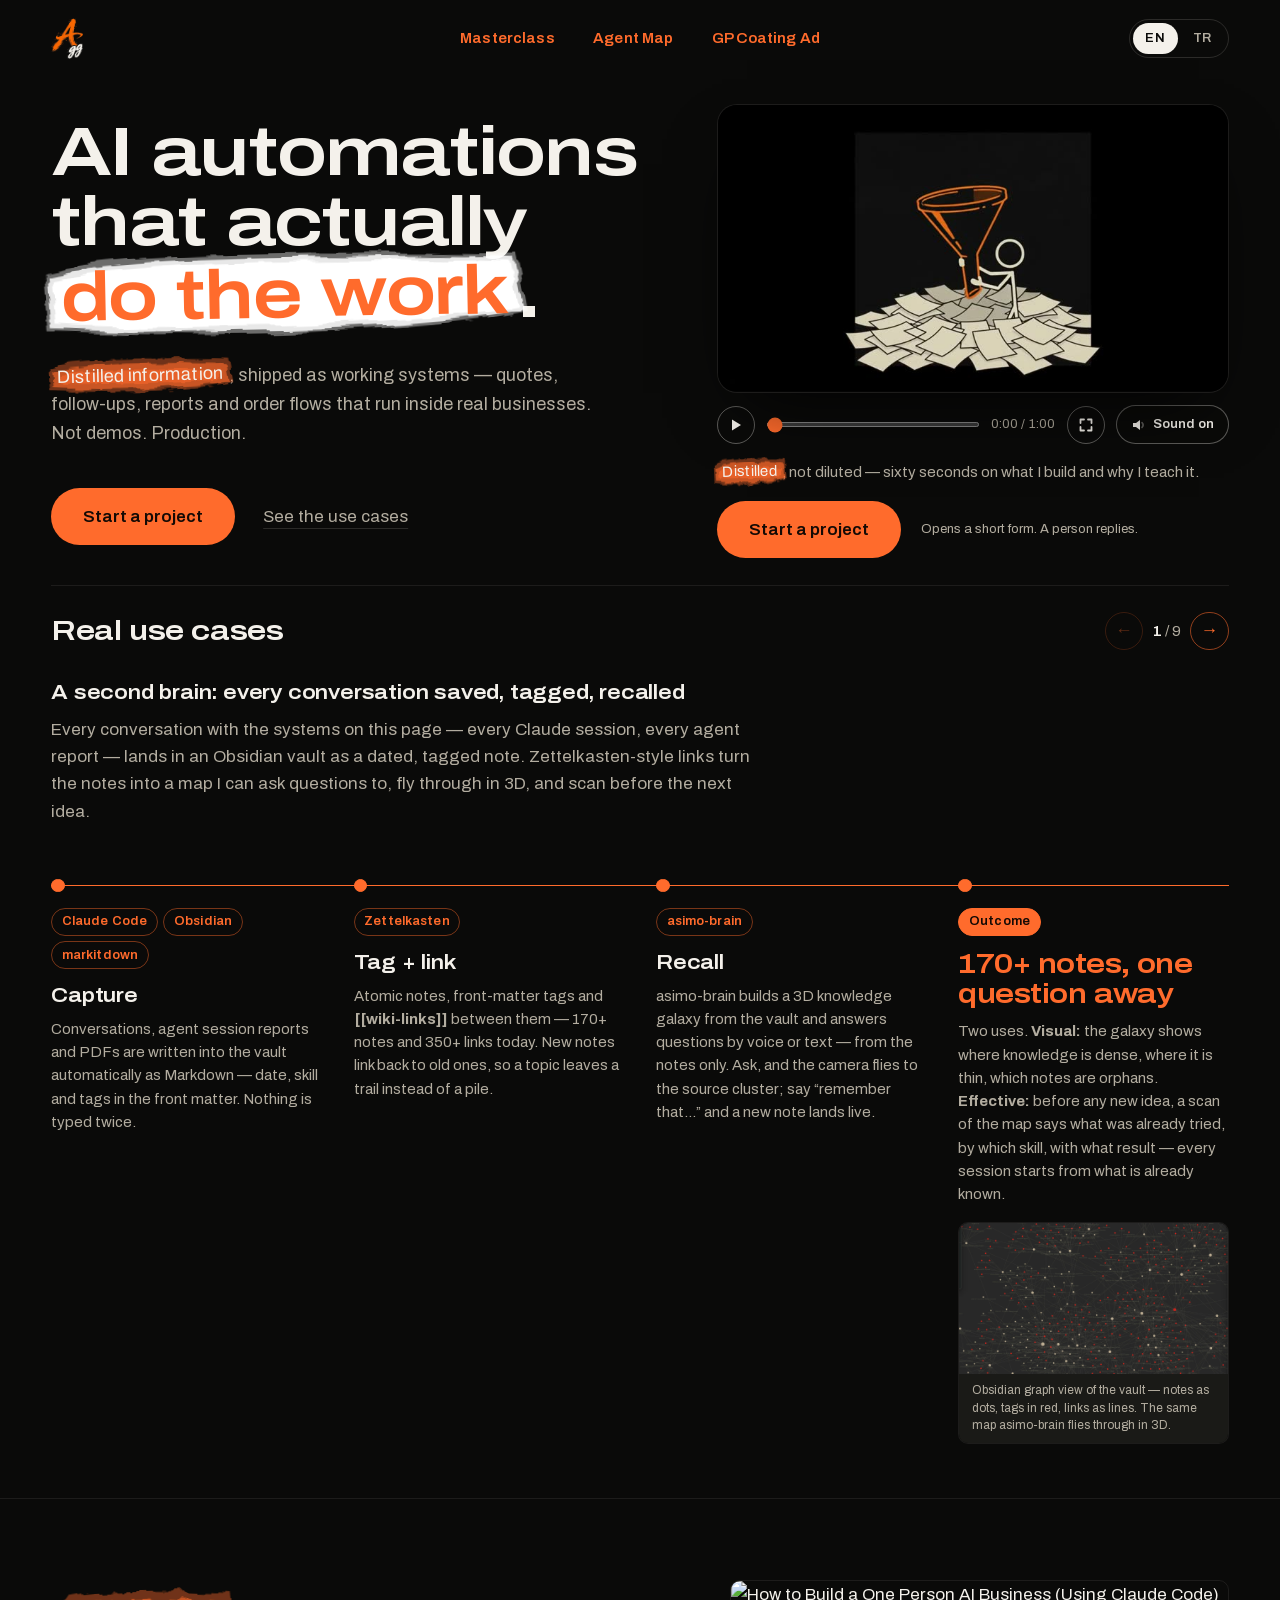
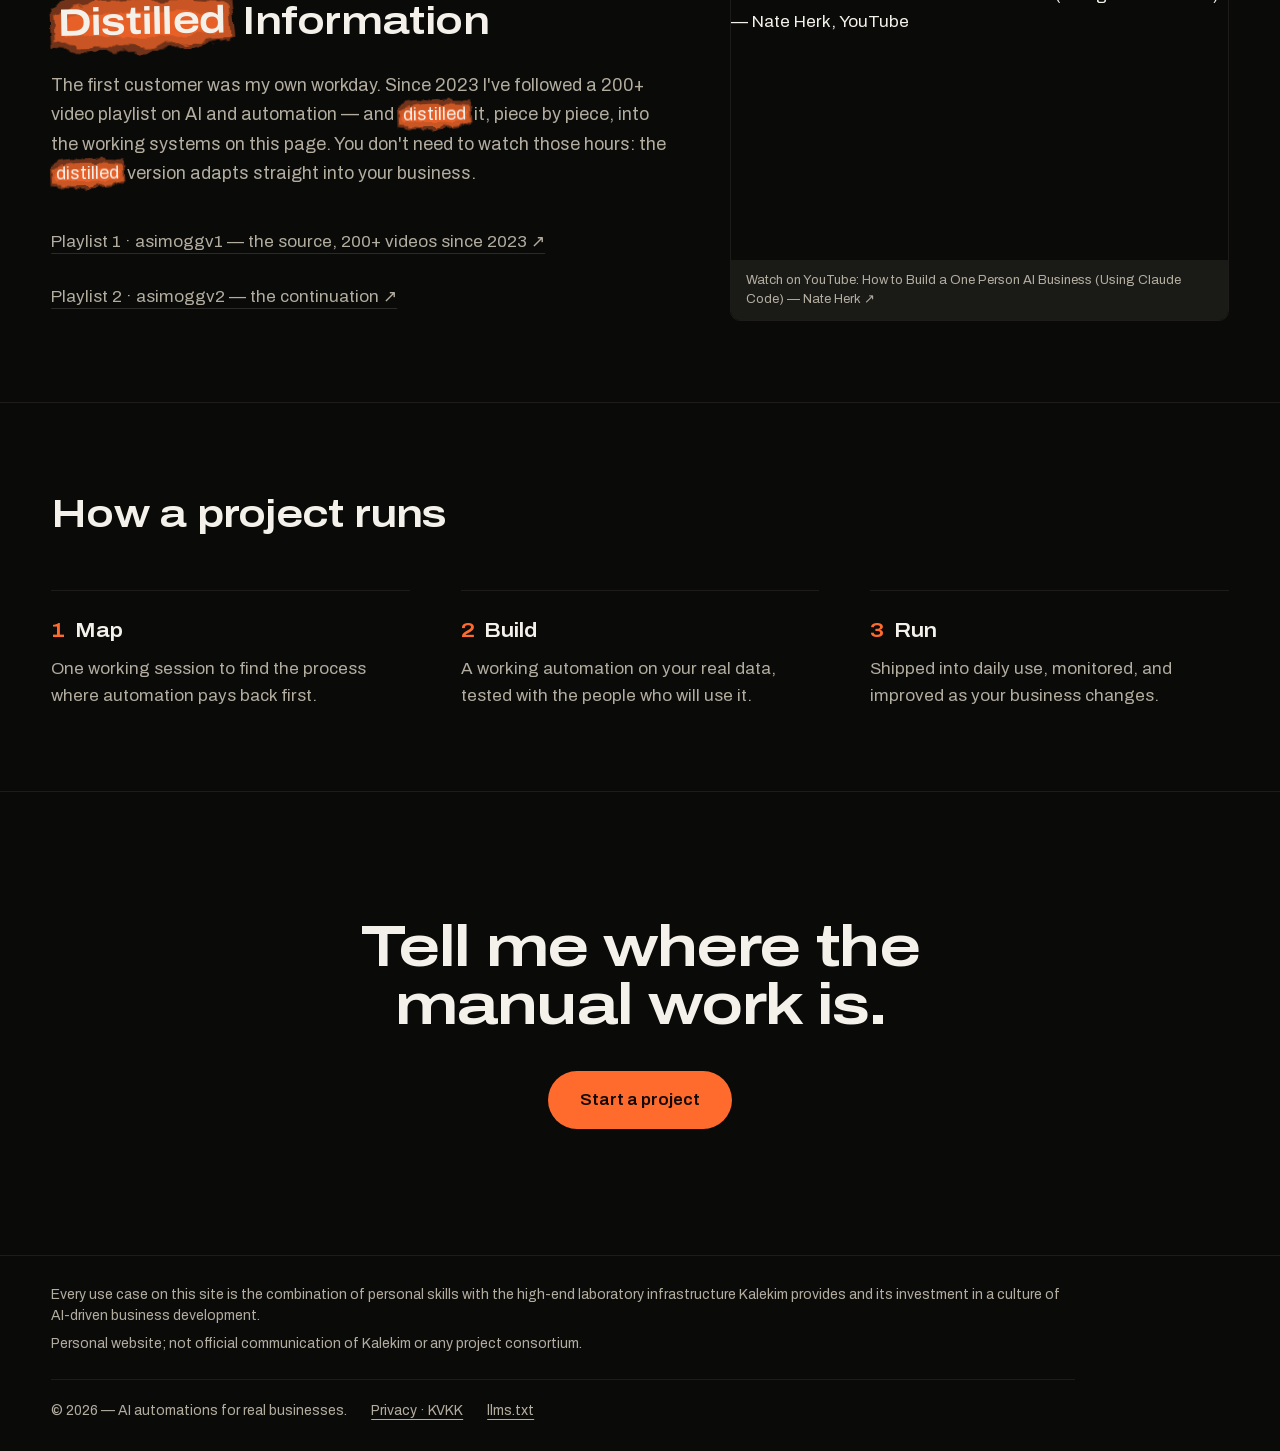
==== index.html @ 45542e72 "Hero film: 16:9 card (cover-cropped padded square), capped width so the use cases show in the first " ====
<!DOCTYPE html>
<html lang="en" data-lang="en">
<head>
  <meta charset="UTF-8">
  <meta name="viewport" content="width=device-width, initial-scale=1.0">
  <title>AI Automations That Do Real Work</title>
  <meta name="description" content="I design, build and ship AI automations that run inside real businesses. Not demos — production.">
  <link rel="canonical" href="https://asimogg.io/">
  <meta property="og:type" content="website">
  <meta property="og:site_name" content="asimogg.io">
  <meta property="og:title" content="AI automations that actually do the work">
  <meta property="og:description" content="Distilled information, shipped as working systems — quotes, follow-ups, reports and order flows that run inside real businesses. Not demos. Production.">
  <meta property="og:url" content="https://asimogg.io/">
  <meta property="og:image" content="https://asimogg.io/assets/og-cover.jpg">
  <meta property="og:locale" content="en_US">
  <meta property="og:locale:alternate" content="tr_TR">
  <meta name="twitter:card" content="summary_large_image">
  <meta name="twitter:title" content="AI automations that actually do the work">
  <meta name="twitter:description" content="Distilled information, shipped as working systems that run inside real businesses.">
  <meta name="twitter:image" content="https://asimogg.io/assets/og-cover.jpg">
  <link rel="icon" href="favicon.png" type="image/png" sizes="64x64">
  <link rel="apple-touch-icon" href="apple-touch-icon.png">
  <script type="application/ld+json">
  {
    "@context": "https://schema.org",
    "@graph": [
      {
        "@type": "WebSite",
        "@id": "https://asimogg.io/#website",
        "url": "https://asimogg.io/",
        "name": "asimogg.io",
        "inLanguage": ["en", "tr"],
        "description": "AI automations that actually do the work — designed, built and shipped into production inside real businesses."
      },
      {
        "@type": "ProfessionalService",
        "@id": "https://asimogg.io/#service",
        "name": "asimogg.io — AI automation for real businesses",
        "url": "https://asimogg.io/",
        "email": "hello@asimogg.io",
        "areaServed": ["TR", "EU", "Worldwide"],
        "availableLanguage": ["en", "tr"],
        "description": "One builder who turns real business processes into working AI automations: quote and document automation, follow-up agents, reporting pipelines, internal AI assistants.",
        "hasOfferCatalog": {
          "@type": "OfferCatalog",
          "name": "Services",
          "itemListElement": [
            {"@type": "Offer", "itemOffered": {"@type": "Service", "name": "Quote & document automation"}},
            {"@type": "Offer", "itemOffered": {"@type": "Service", "name": "Follow-up agents"}},
            {"@type": "Offer", "itemOffered": {"@type": "Service", "name": "Reporting pipelines"}},
            {"@type": "Offer", "itemOffered": {"@type": "Service", "name": "Internal AI assistants"}}
          ]
        }
      },
      {
        "@type": "ItemList",
        "@id": "https://asimogg.io/#usecases",
        "name": "Real use cases",
        "itemListElement": [
          {"@type": "ListItem", "position": 1, "item": {"@type": "ResearchProject", "name": "STF4SW", "url": "https://www.stf4sw.eu/", "description": "Shear-thickening-fluid seismic dampers. M-ERA.NET 3 Call 2023, 2024–2027, 5 partners; Kalekim coordinates.", "funder": {"@type": "Organization", "name": "M-ERA.NET"}}},
          {"@type": "ListItem", "position": 2, "item": {"@type": "ResearchProject", "name": "NiPure", "url": "https://nipure.eu/", "description": "Isocyanate-free polyurethane thermal-insulation coating. M-ERA.NET Call 2025, €921K total budget, 3 partners; Kalekim coordinates.", "funder": {"@type": "Organization", "name": "M-ERA.NET"}}}
        ]
      }
    ]
  }
  </script>
  <link rel="preload" href="fonts/archivo-latin.woff2" as="font" type="font/woff2" crossorigin>
  <link rel="preload" href="fonts/archivo-latin-ext.woff2" as="font" type="font/woff2" crossorigin>
  <link rel="stylesheet" href="styles.css?v=38">
</head>
<body class="entrance">
<!--
THESIS: One builder, one promise — AI automations that run in production inside real businesses. Refuses the AI-hype landing (glow, gradients, fake proof); the page converts by being as plain and precise as the work.
OWN-WORLD: True black ground (#0A0A09), warm ivory type (Archivo, expanded display), one signal-orange accent (#FF6B2C) reserved for action and marks. Hairline warm borders; row lists, no cards; the reference's design-tool selection frame marks the key word.
STORY: Visitor lands, reads one sentence, understands the offer, and either fills the form beside it or scrolls two short sections of specifics before returning to it.
FIRST VIEWPORT: Split hero — left: display headline with framed key word, subline, CTA; right: inquiry form card on a lifted surface. Topbar: mark left, EN/TR toggle right.
FORM: User-pinned layout (reference screenshot + black + restrained); concept tournament skipped by brief pin. Seed: none.
FINISH: unreviewed and undocumented is unfinished; this build ends with the finish review, the verdict, and DESIGN.md
-->

  <header class="topbar">
    <a class="mark" href="#" aria-label="Home">
      <img class="mark-logo" src="assets/logo.png" alt="asimogg" width="307" height="400" decoding="async">
    </a>
    <nav class="topnav" aria-label="Main">
      <button type="button" class="nav-link nav-btn" id="masterclass-link">Masterclass</button>
      <a class="nav-link" href="agentmap/">
        <span class="en">Agent Map</span>
        <span class="tr">Ajan Haritası</span>
      </a>
      <button type="button" class="nav-link nav-btn" id="saphire-link">
        <span class="en">GP Coating Ad</span>
        <span class="tr">GP Coating Reklamı</span>
      </button>
    </nav>
    <div class="topbar-right">
      <div class="lang-toggle" role="group" aria-label="Language">
        <button type="button" class="lang-btn" data-set-lang="en" aria-pressed="true">EN</button>
        <button type="button" class="lang-btn" data-set-lang="tr" aria-pressed="false">TR</button>
      </div>
    </div>
  </header>

  <main>
    <!-- ============ HERO ============ -->
    <section class="hero">
      <div class="hero-copy">
        <h1 class="display">
          <span class="en">AI automations that actually <span class="framed">do the work</span>.</span>
          <span class="tr">Gerçekten <span class="framed">iş yapan</span> yapay zekâ otomasyonları.</span>
        </h1>
        <p class="sub">
          <span class="en"><span class="brush">Distilled information</span>, shipped as working systems — quotes, follow-ups, reports and order flows that run inside real businesses. Not demos. Production.</span>
          <span class="tr"><span class="brush">Damıtılmış bilgi</span>, çalışan sistemlere dönüşüyor — teklif, müşteri takibi, raporlama ve sipariş akışları gerçek işletmelerin içinde işliyor. Demo değil; sahada, üretimde.</span>
        </p>
        <div class="hero-actions">
          <a class="btn btn-primary" href="#inquiry">
            <span class="en">Start a project</span>
            <span class="tr">Proje başlat</span>
          </a>
          <a class="quiet-link" href="#chain-carousel">
            <span class="en">See the use cases</span>
            <span class="tr">Kullanım örneklerine bak</span>
          </a>
        </div>
      </div>

      <div class="hero-video" id="hero-video">
        <div class="stickman-frame">
          <video id="stickman" class="stickman" playsinline muted autoplay loop preload="metadata" poster="assets/stickman-poster.jpg" width="720" height="720"
                 data-src-en="assets/stickman-en.mp4" data-src-tr="assets/stickman-tr.mp4"
                 aria-label="Distilled, not diluted: a one-minute stick-figure film about the automations on this site"></video>
          <p class="stickman-cap" id="stickman-cap" aria-live="off"></p>
        </div>
        <div class="stickman-controls" role="group" aria-label="Player">
          <button type="button" class="stickman-btn" id="stickman-play" aria-label="Pause" aria-pressed="true">
            <svg class="ico-play" width="14" height="14" viewBox="0 0 14 14" aria-hidden="true"><path d="M3 1.5v11l9-5.5z" fill="currentColor"/></svg>
            <svg class="ico-pause" width="14" height="14" viewBox="0 0 14 14" aria-hidden="true"><path d="M3 1.5h3v11H3zM8 1.5h3v11H8z" fill="currentColor"/></svg>
          </button>
          <input type="range" class="stickman-seek" id="stickman-seek" min="0" max="1000" value="0" step="1" aria-label="Position">
          <span class="stickman-time" id="stickman-time">0:00 / 1:00</span>
          <button type="button" class="stickman-btn" id="stickman-full" aria-label="Enlarge" title="Enlarge">
            <svg width="14" height="14" viewBox="0 0 14 14" fill="none" aria-hidden="true"><path d="M1.5 5V1.5H5M9 1.5h3.5V5M12.5 9v3.5H9M5 12.5H1.5V9" stroke="currentColor" stroke-width="1.8" stroke-linecap="round" stroke-linejoin="round"/></svg>
          </button>
          <button type="button" class="stickman-sound" id="stickman-sound" aria-pressed="false">
            <svg width="16" height="16" viewBox="0 0 16 16" fill="none" aria-hidden="true"><path d="M2 6h3l4-3v10l-4-3H2z" fill="currentColor"/><path class="snd-wave" d="M11 5.5c1.3 1.4 1.3 3.6 0 5" stroke="currentColor" stroke-width="1.6" stroke-linecap="round"/></svg>
            <span class="en">Sound on</span><span class="tr">Sesi aç</span>
          </button>
        </div>
        <p class="stickman-line">
          <span class="en"><span class="brush">Distilled</span>, not diluted — sixty seconds on what I build and why I teach it.</span>
          <span class="tr"><span class="brush">Damıtılmış</span>, sulandırılmamış — ne kurduğumu ve neden öğrettiğimi altmış saniyede anlatıyor.</span>
        </p>
        <div class="stickman-actions">
          <button type="button" class="btn btn-primary" id="open-inquiry">
            <span class="en">Start a project</span>
            <span class="tr">Proje başlat</span>
          </button>
          <span class="stickman-note"><span class="en">Opens a short form. A person replies.</span><span class="tr">Kısa bir form açılır. Cevabı insan yazar.</span></span>
        </div>
      </div>

      <!-- use-case carousel: one slide per real use case; add a new .chain-slide to extend -->
      <div class="hero-chain">
        <div class="chain-carousel" id="chain-carousel">
          <div class="chain-head">
            <h2 class="chain-title">
              <span class="en">Real use cases</span>
              <span class="tr">Gerçek kullanım örnekleri</span>
            </h2>
            <svg class="chain-hint" viewBox="0 0 200 40" preserveAspectRatio="none" aria-hidden="true">
              <path class="chain-hint-line" d="M4 30 C 50 4, 110 42, 160 18 L 188 12" fill="none" stroke="currentColor" stroke-width="2.4" stroke-linecap="round" stroke-linejoin="round"/>
              <path class="chain-hint-head" d="M176 4 L 190 11 L 178 22" fill="none" stroke="currentColor" stroke-width="2.4" stroke-linecap="round" stroke-linejoin="round"/>
            </svg>
            <div class="chain-nav" aria-label="Use cases">
              <button type="button" class="chain-arrow" data-dir="-1" aria-label="Previous">&#8592;</button>
              <span class="chain-count" aria-live="polite"><b>1</b> / <span>1</span></span>
              <button type="button" class="chain-arrow" data-dir="1" aria-label="Next">&#8594;</button>
            </div>
          </div>
          <div class="chain-track" id="chain-track">
            <article class="chain-slide">
              <h3 class="chain-slide-title">
                <span class="en">A second brain: every conversation saved, tagged, recalled</span>
                <span class="tr">İkinci beyin: her konuşma kaydedilir, etiketlenir, geri çağrılır</span>
              </h3>
              <p class="usecase-intro">
                <span class="en">Every conversation with the systems on this page — every Claude session, every agent report — lands in an Obsidian vault as a dated, tagged note. Zettelkasten-style links turn the notes into a map I can ask questions to, fly through in 3D, and scan before the next idea.</span>
                <span class="tr">Bu sayfadaki sistemlerle yapılan her konuşma — her Claude oturumu, her ajan raporu — Obsidian'a tarihli ve etiketli bir not olarak düşer. Zettelkasten tarzı bağlantılar notları soru sorabildiğim, 3B'de içinde gezdiğim ve bir sonraki fikirden önce taradığım bir haritaya çevirir.</span>
              </p>
              <ol class="chain">
                <li class="chain-step">
                  <div class="chain-skills"><span class="skill">Claude Code</span><span class="skill">Obsidian</span><span class="skill" data-skill="markitdown">markitdown</span></div>
                  <h3><span class="en">Capture</span><span class="tr">Yakala</span></h3>
                  <p><span class="en">Conversations, agent session reports and PDFs are written into the vault automatically as Markdown — date, skill and tags in the front matter. Nothing is typed twice.</span><span class="tr">Konuşmalar, ajan oturum raporları ve PDF'ler kasaya otomatik olarak Markdown notu olarak yazılır — ön bilgi alanında tarih, skill ve etiketler. Hiçbir şey iki kez yazılmaz.</span></p>
                </li>
                <li class="chain-step">
                  <div class="chain-skills"><span class="skill">Zettelkasten</span></div>
                  <h3><span class="en">Tag + link</span><span class="tr">Etiketle + bağla</span></h3>
                  <p><span class="en">Atomic notes, front-matter tags and <b>[[wiki-links]]</b> between them — 170+ notes and 350+ links today. New notes link back to old ones, so a topic leaves a trail instead of a pile.</span><span class="tr">Atomik notlar, etiketler ve aralarındaki <b>[[wiki-bağlantıları]]</b> — bugün 170+ not, 350+ bağ. Yeni notlar eskilere bağlanır; bir konu yığın değil iz bırakır.</span></p>
                </li>
                <li class="chain-step">
                  <div class="chain-skills"><span class="skill" data-skill="asimo-brain">asimo-brain</span></div>
                  <h3><span class="en">Recall</span><span class="tr">Geri çağır</span></h3>
                  <p><span class="en">asimo-brain builds a 3D knowledge galaxy from the vault and answers questions by voice or text — from the notes only. Ask, and the camera flies to the source cluster; say “remember that…” and a new note lands live.</span><span class="tr">asimo-brain kasadan 3B bir bilgi galaksisi kurar; sesle ya da yazıyla sorulara yalnızca notlardan cevap verir. Sor, kamera kaynak kümeye uçar; “bunu hatırla…” de, yeni not anında yerini alır.</span></p>
                </li>
                <li class="chain-step chain-result">
                  <div class="chain-skills"><span class="skill skill-result"><span class="en">Outcome</span><span class="tr">Sonuç</span></span></div>
                  <div class="chain-num chain-num-sm"><span class="en">170+ notes, one question away</span><span class="tr">170+ not, tek soru uzakta</span></div>
                  <p><span class="en">Two uses. <b>Visual:</b> the galaxy shows where knowledge is dense, where it is thin, which notes are orphans. <b>Effective:</b> before any new idea, a scan of the map says what was already tried, by which skill, with what result — every session starts from what is already known.</span><span class="tr">İki kullanım. <b>Görsel:</b> galaksi bilginin nerede yoğun, nerede seyrek, hangi notların yetim olduğunu gösterir. <b>Etkin:</b> yeni bir fikirden önce haritayı taramak neyin, hangi skill ile, hangi sonuçla denendiğini söyler — her oturum bilinenin üstünden başlar.</span></p>
                  <figure class="chain-figure">
                    <img src="assets/second-brain-graph.jpg" alt="Obsidian graph view of the vault: notes as dots, tags in red, links between them" loading="lazy" width="1280" height="720">
                    <figcaption><span class="en">Obsidian graph view of the vault — notes as dots, tags in red, links as lines. The same map asimo-brain flies through in 3D.</span><span class="tr">Kasanın Obsidian graf görünümü — notlar nokta, etiketler kırmızı, bağlar çizgi. asimo-brain'in 3B'de içinde gezdiği harita aynı.</span></figcaption>
                  </figure>
                </li>
              </ol>
            </article>
            <article class="chain-slide">
              <h3 class="chain-slide-title">
                <span class="en">The morning portfolio briefing</span>
                <span class="tr">Sabah portföy brifingi</span>
              </h3>
              <p class="usecase-intro">
                <span class="en">At 08:00 a scheduled agent reads every active project, task and date, applies the rules, and writes not “what happened” but “what to do today”.</span>
                <span class="tr">08:00'de zamanlanmış bir ajan tüm aktif projeleri, görevleri ve tarihleri okur, kuralları uygular ve “ne oldu” değil “bugün ne yapmalısın” yazar.</span>
              </p>
              <ol class="chain">
                <li class="chain-step">
                  <div class="chain-skills"><span class="skill" data-skill="asimo-portfolio">asimo-portfolio</span><span class="skill">Asana MCP</span></div>
                  <h3><span class="en">Pull</span><span class="tr">Çek</span></h3>
                  <p><span class="en">All active projects, their tasks, owners and dates — in one pass, every morning, without opening a single board.</span><span class="tr">Tüm aktif projeler, görevleri, sorumluları ve tarihleri — her sabah tek geçişte, tek bir pano açmadan.</span></p>
                </li>
                <li class="chain-step">
                  <div class="chain-skills"><span class="skill" data-skill="asimo-portfolio">asimo-portfolio</span></div>
                  <h3><span class="en">Rules</span><span class="tr">Kurallar</span></h3>
                  <p><span class="en">Delay threshold, missing technical data sheet, capacity clash between projects — each rule turns a fact into a to-do with a name on it.</span><span class="tr">Gecikme eşiği, eksik teknik föy, projeler arası kapasite çakışması — her kural bir olguyu üzerinde isim olan bir yapılacağa çevirir.</span></p>
                </li>
                <li class="chain-step">
                  <div class="chain-skills"><span class="skill">Obsidian</span><span class="skill" data-skill="asimo-brain">asimo-brain</span></div>
                  <h3><span class="en">Archive + link</span><span class="tr">Arşivle + bağla</span></h3>
                  <p><span class="en">The briefing is saved as a dated note and linked to the previous days — so it also feeds the second brain.</span><span class="tr">Brifing tarihli bir not olarak kaydedilir ve önceki günlere bağlanır — böylece ikinci beyni de besler.</span></p>
                </li>
                <li class="chain-step chain-result">
                  <div class="chain-skills"><span class="skill skill-result"><span class="en">Outcome</span><span class="tr">Sonuç</span></span></div>
                  <div class="chain-num chain-num-sm"><span class="en">45–60 → 0 min</span><span class="tr">45–60 → 0 dk</span></div>
                  <p><span class="en">The briefing writes itself before the day starts; reading it takes two minutes.</span><span class="tr">Brifing gün başlamadan kendini yazar; okumak iki dakika sürer.</span></p>
                </li>
              </ol>
            </article>
            <article class="chain-slide">
              <h3 class="chain-slide-title">
                <span class="en">The daily raw-material approval routine</span>
                <span class="tr">Günlük hammadde onay rutini</span>
              </h3>
              <p class="usecase-intro">
                <span class="en">New raw-material items land on a project board every day. Each morning the agent scans them against the procedure, flags what is missing and leaves one approval list — the human only approves.</span>
                <span class="tr">Her gün proje panosuna yeni hammadde kalemleri düşer. Ajan her sabah bunları prosedüre göre tarar, eksikleri işaretler ve tek bir onay listesi bırakır — insan yalnızca onaylar.</span>
              </p>
              <ol class="chain">
                <li class="chain-step">
                  <div class="chain-skills"><span class="skill" data-skill="asimo-portfolio">asimo-portfolio</span><span class="skill">Asana MCP</span></div>
                  <h3><span class="en">Scan</span><span class="tr">Tara</span></h3>
                  <p><span class="en">Every morning the new items on the raw-material project are pulled through the Asana MCP: name, owner, attachments, due date.</span><span class="tr">Her sabah hammadde projesindeki yeni kalemler Asana MCP ile çekilir: ad, sorumlu, ekler, tarih.</span></p>
                </li>
                <li class="chain-step">
                  <div class="chain-skills"><span class="skill" data-skill="gate-analysis">gate-analysis</span></div>
                  <h3><span class="en">Check against the procedure</span><span class="tr">Prosedürle karşılaştır</span></h3>
                  <p><span class="en">Each item is checked against the innovation procedure's gate rules: missing evidence, tasks closed without a record, wrong owner — flagged with the reason, never fixed silently.</span><span class="tr">Her kalem inovasyon prosedürünün kapı kurallarıyla karşılaştırılır: eksik kanıt, kayıtsız kapatılan görev, yanlış sorumlu — gerekçesiyle işaretlenir, sessizce düzeltilmez.</span></p>
                </li>
                <li class="chain-step">
                  <div class="chain-skills"><span class="skill">Asana MCP</span></div>
                  <h3><span class="en">One list</span><span class="tr">Tek liste</span></h3>
                  <p><span class="en">The result is a single approval list, the reason next to every flag. Approve, and the board is updated — nothing else is touched.</span><span class="tr">Sonuç, her işaretin yanında gerekçesi olan tek bir onay listesi. Onayla, pano güncellensin — başka hiçbir şeye dokunulmaz.</span></p>
                </li>
                <li class="chain-step chain-result">
                  <div class="chain-skills"><span class="skill skill-result"><span class="en">Outcome</span><span class="tr">Sonuç</span></span></div>
                  <div class="chain-num chain-num-sm"><span class="en">16 → 5 min a day</span><span class="tr">günde 16 → 5 dk</span></div>
                  <p><span class="en">−65 % a day, about 3.7 hours a month — measured on real board records, five days a week.</span><span class="tr">Günde %65 azalma, ayda ~3,7 saat — gerçek pano kayıtlarıyla, haftada beş gün ölçüldü.</span></p>
                </li>
              </ol>
            </article>
            <article class="chain-slide">
              <h3 class="chain-slide-title">
                <span class="en">Project effectiveness, measured with gate analysis</span>
                <span class="tr">Kapı analizi ile proje etkinliği ölçümü</span>
              </h3>
              <p class="usecase-intro">
                <span class="en">One project board goes in. Every main task and subtask is scanned, every comment is read and tied to its task, delays are located, and compliance with the plan is scored — as an HTML + PDF report.</span>
                <span class="tr">Bir proje panosu girer. Her ana görev ve alt görev taranır, her yorum okunup görevine bağlanır, gecikmelerin nerede yaşandığı bulunur ve plana uyum puanlanır — HTML + PDF rapor olarak.</span>
              </p>
              <p class="chain-clock">
                <span class="en"><b>15 min</b> to the finished report — by hand, about <b>2 days</b>.</span>
                <span class="tr">Bitmiş rapora <b>15 dk</b> — elle yaklaşık <b>2 gün</b>.</span>
              </p>
              <ol class="chain">
                <li class="chain-step">
                  <div class="chain-skills"><span class="skill" data-skill="gate-analysis">gate-analysis</span><span class="skill">Asana MCP</span></div>
                  <h3><span class="en">Scan the board</span><span class="tr">Panoyu tara</span></h3>
                  <p><span class="en">76 main tasks and 71 subtasks pulled with their owners, dates, closures and attachments — one pass, nothing skipped.</span><span class="tr">76 ana görev ve 71 alt görev; sorumlu, tarih, kapatma ve ekleriyle tek geçişte çekilir — hiçbiri atlanmaz.</span></p>
                </li>
                <li class="chain-step">
                  <div class="chain-skills"><span class="skill" data-skill="gate-analysis">gate-analysis</span></div>
                  <h3><span class="en">Read the comments</span><span class="tr">Yorumları oku</span></h3>
                  <p><span class="en">Every comment is read and linked to the task it belongs to, so who did what — and who only said they did — is visible next to each gate.</span><span class="tr">Her yorum okunur ve ait olduğu göreve bağlanır; kim ne yaptı — ve kim yalnızca yaptığını söyledi — her kapının yanında görünür.</span></p>
                </li>
                <li class="chain-step">
                  <div class="chain-skills"><span class="skill" data-skill="gate-analysis">gate-analysis</span></div>
                  <h3><span class="en">Delays and plan compliance</span><span class="tr">Gecikmeler ve plana uyum</span></h3>
                  <p><span class="en">Tasks are mapped to the procedure's five gates: closures without evidence, bulk closures on one day, where the delay actually sits, and how far the board follows the plan — each with the record that proves it.</span><span class="tr">Görevler prosedürün beş kapısına eşlenir: kanıtsız kapatmalar, tek günde toplu kapatmalar, gecikmenin gerçekte nerede olduğu ve panonun plana ne kadar uyduğu — her biri kanıtlayan kayıtla.</span></p>
                </li>
                <li class="chain-step chain-result">
                  <div class="chain-skills"><span class="skill skill-result"><span class="en">Outcome</span><span class="tr">Sonuç</span></span></div>
                  <div class="chain-num chain-num-sm"><span class="en">2 days → 15 min</span><span class="tr">2 gün → 15 dk</span></div>
                  <p><span class="en">A gate-by-gate report with actions, ready for the review board — the same evening the board was opened, instead of two working days later.</span><span class="tr">Kurula hazır, aksiyonlu, kapı kapı bir rapor — iki iş günü sonra değil, panonun açıldığı akşam.</span></p>
                </li>
              </ol>
            </article>
            <article class="chain-slide">
              <h3 class="chain-slide-title">
                <span class="en">From a materials idea to a physics-checked, funding-aware DOE</span>
                <span class="tr">Bir malzeme fikrinden fizikle sınanmış, fon-manzaralı bir DOE'ye</span>
              </h3>
              <p class="usecase-intro">
                <span class="en">One idea goes in. Physics refutes or proves it, the literature and patent world is scanned, the EU funding landscape is mapped, and a design of experiments comes out — with the clock on every step.</span>
                <span class="tr">Bir fikir girer. Fizik onu çürütür ya da ispatlar, makale ve patent dünyası taranır, AB fon manzarası çıkarılır ve bir deney tasarımı (DOE) çıkar — her adımın süresi çizginin üstünde.</span>
              </p>
              <p class="chain-clock">
                <span class="en"><b>~20 min</b> end to end — by hand, about <b>2 days</b>.</span>
                <span class="tr">Uçtan uca <b>~20 dk</b> — elle yaklaşık <b>2 gün</b>.</span>
              </p>
              <ol class="chain">
                <li class="chain-step">
                  <span class="chain-tick"><b>5</b> <span class="en">min</span><span class="tr">dk</span> <i class="en">by hand ~3 h</i><i class="tr">elle ~3 sa</i></span>
                  <div class="chain-skills"><span class="skill" data-skill="newton">newton</span></div>
                  <h3><span class="en">Idea → physics verdict</span><span class="tr">Fikir → fizik hükmü</span></h3>
                  <p><span class="en">newton runs the idea through <b>every</b> property on Wikipedia's <i>List of materials properties</i> and the governing equations behind them (JKR, Kendall, Dahlquist, Euler, Fick, WLF…), solves them numerically and returns PROVEN / PARTIAL / REFUTED — then ranks the candidate materials.</span><span class="tr">newton fikri Wikipedia'daki <i>List of materials properties</i> haritasındaki <b>tüm</b> özelliklerden ve arkalarındaki denklemlerden (JKR, Kendall, Dahlquist, Euler, Fick, WLF…) geçirir, sayısal çözer ve İSPAT / KISMİ / ÇÜRÜTME hükmü verir — sonra aday malzemeleri sıralar.</span></p>
                </li>
                <li class="chain-step">
                  <span class="chain-tick"><b>11</b> <span class="en">min</span><span class="tr">dk</span> <i class="en">by hand ~1 day</i><i class="tr">elle ~1 gün</i></span>
                  <div class="chain-skills"><span class="skill" data-skill="lens-research">lens-research</span></div>
                  <h3><span class="en">Papers + patents, scored</span><span class="tr">Makale + patent, puanlı</span></h3>
                  <p><span class="en">Five sources in parallel — <b>OpenAlex</b>, <b>Lens.org</b>, <b>Google Patents</b>, <b>WIPO PATENTSCOPE</b>, <b>Espacenet</b> — de-duplicated and rated with separate fit scores for papers and patents. 400 items scanned, the 15 that matter kept.</span><span class="tr">Beş kaynak paralel — <b>OpenAlex</b>, <b>Lens.org</b>, <b>Google Patents</b>, <b>WIPO PATENTSCOPE</b>, <b>Espacenet</b> — tekilleştirilir, makale ve patent için ayrı uyum puanıyla sıralanır. 400 kayıt taranır, işe yarayan 15'i kalır.</span></p>
                </li>
                <li class="chain-step">
                  <span class="chain-tick"><b>17</b> <span class="en">min</span><span class="tr">dk</span> <i class="en">by hand ~½ day</i><i class="tr">elle ~½ gün</i></span>
                  <div class="chain-skills"><span class="skill" data-skill="eu-project-research">eu-project-research</span></div>
                  <h3><span class="en">EU funding landscape + gap</span><span class="tr">AB fon manzarası + boşluk</span></h3>
                  <p><span class="en">Past and running projects on the same idea across CORDIS / Horizon, M-ERA.NET, EUREKA and EIT: coordinators, partners, budgets, project sites — and a gap analysis against the idea, delivered as an Excel landscape report.</span><span class="tr">Aynı fikir üzerine CORDIS / Horizon, M-ERA.NET, EUREKA ve EIT'de geçmiş ve süren projeler: koordinatörler, ortaklar, bütçeler, proje siteleri — ve fikre karşı boşluk analizi; Excel manzara raporu olarak.</span></p>
                </li>
                <li class="chain-step chain-result">
                  <span class="chain-tick"><b>20</b> <span class="en">min</span><span class="tr">dk</span> <i class="en">by hand ~3 h</i><i class="tr">elle ~3 sa</i></span>
                  <div class="chain-skills"><span class="skill" data-skill="newton">newton</span><span class="skill skill-result"><span class="en">Outcome</span><span class="tr">Sonuç</span></span></div>
                  <div class="chain-num chain-num-sm"><span class="en">2 days → 20 min</span><span class="tr">2 gün → 20 dk</span></div>
                  <p><span class="en">Formulations from the 80+-scored papers and patents become a design of experiments: raw materials, levels, tests — as an Excel DOE ready for the lab.</span><span class="tr">80+ puan alan makale ve patentlerdeki formülasyonlar deney tasarımına dönüşür: hammaddeler, seviyeler, testler — laboratuvara hazır bir Excel DOE.</span></p>
                  <figure class="chain-figure">
                    <video class="chain-video" autoplay muted loop playsinline preload="metadata" poster="assets/doe-poster.jpg" aria-label="Animated design of experiments: screening points over Polymer, Filler and Solvent, then a Box-Behnken cube at Polymer = 0.5" width="960" height="540">
                      <source src="assets/doe-animation.webm" type="video/webm">
                      <source src="assets/doe-animation.mp4" type="video/mp4">
                    </video>
                    <figcaption><span class="en">Screening DOE over Polymer · Filler · Solvent → Elasticity &gt; 200 % → Box-Behnken cube at Polymer = 0.5. <em>Illustrative only — does not reflect real data.</em></span><span class="tr">Polymer · Filler · Solvent üzerinde tarama DOE'si → Elasticity &gt; 200 % → Polymer = 0,5'te Box-Behnken küpü. <em>Gösterim amaçlıdır; gerçeği yansıtmaz.</em></span></figcaption>
                  </figure>
                </li>
              </ol>
            </article>
            <article class="chain-slide">
              <h3 class="chain-slide-title">
                <span class="en">Two funded EU projects, one skill chain</span>
                <span class="tr">İki fonlanan AB projesi, tek skill zinciri</span>
              </h3>
<p class="usecase-intro">
        <span class="en">The same skills that run daily operations also write research proposals. This is the chain that turned two ideas into funded M-ERA.NET projects — and their websites.</span>
        <span class="tr">Günlük operasyonu yürüten aynı skill'ler, araştırma projesi de yazıyor. İki fikri fonlanan M-ERA.NET projelerine — ve web sitelerine — dönüştüren zincir bu.</span>
      </p>
<ol class="chain">
        <li class="chain-step">
          <div class="chain-skills"><span class="skill" data-skill="asimo-rd">asimo-rd</span><span class="skill" data-skill="newton">newton</span><span class="skill" data-skill="lens-research">lens-research</span><span class="skill" data-skill="academic">academic</span></div>
          <h3><span class="en">Idea → proposal</span><span class="tr">Fikir → proje dosyası</span></h3>
          <p><span class="en">asimo-rd is triggered with a materials idea. lens-research scans papers and patents, the academic skill drafts the science case, gap analysis and work packages — a full consortium proposal.</span><span class="tr">asimo-rd bir malzeme fikriyle tetiklenir. lens-research makale ve patentleri tarar, academic skill bilimsel gerekçeyi, boşluk analizini ve iş paketlerini yazar — eksiksiz bir konsorsiyum dosyası.</span></p>
        </li>

        <li class="chain-step">
          <div class="chain-skills"><span class="skill">M-ERA.NET</span></div>
          <h3><span class="en">Funded — twice</span><span class="tr">Fonlandı — iki kez</span></h3>
          <ul class="chain-list">
            <li><b>STF4SW</b> · <span class="en">shear-thickening-fluid seismic dampers · M-ERA.NET 3 Call 2023 · 2024–2027 · 5 partners</span><span class="tr">shear-thickening-fluid sismik damperler · M-ERA.NET 3 Çağrı 2023 · 2024–2027 · 5 ortak</span></li>
            <li><b>NiPure</b> · <span class="en">isocyanate-free PU insulation coating · M-ERA.NET Call 2025 · €921K total budget · 3 partners</span><span class="tr">izosiyanatsız PU ısı yalıtım kaplaması · M-ERA.NET Çağrı 2025 · €921K toplam bütçe · 3 ortak</span></li>
          </ul>
        </li>

        <li class="chain-step">
          <div class="chain-skills"><span class="skill" data-skill="asimo-marketing">asimo-marketing</span><span class="skill" data-skill="asimo-software">asimo-software</span><span class="skill" data-skill="security-review">security-review</span><span class="skill" data-skill="impeccable">impeccable ↗</span><span class="skill" data-skill="higgsfield">Higgsfield MCP ↗</span></div>
          <h3><span class="en">Two project websites</span><span class="tr">İki proje web sitesi</span></h3>
          <p><span class="en">asimo-marketing wrote the positioning; asimo-software scoped both sites and shipped them through the gstack factory with a security review; impeccable drove the design and Higgsfield produced the visuals — live, linked below.</span><span class="tr">asimo-marketing konumlandırmayı yazdı; asimo-software iki siteyi kapsamlayıp gstack fabrikasında güvenlik incelemesiyle yayına aldı; tasarımı impeccable, görselleri Higgsfield üretti — ikisi de yayında, aşağıda bağlı.</span></p>
          <div class="cmp" data-cmp>
            <img class="cmp-a" src="assets/stf4sw-thumb.jpg" alt="stf4sw.eu website" loading="lazy" width="1280" height="800">
            <div class="cmp-b"><img src="assets/nipure-thumb.jpg" alt="nipure.eu website" loading="lazy" width="1280" height="800"></div>
            <div class="cmp-handle" aria-hidden="true"><span></span></div>
            <input class="cmp-range" type="range" min="0" max="100" value="50" aria-label="Slide to compare the STF4SW and NiPure websites">
            <a class="cmp-tag cmp-tag-a" href="https://www.stf4sw.eu/" target="_blank" rel="noopener">stf4sw.eu ↗</a>
            <a class="cmp-tag cmp-tag-b" href="https://nipure.eu/" target="_blank" rel="noopener">nipure.eu ↗</a>
          </div>
        </li>

        <li class="chain-step chain-result">
          <div class="chain-skills"><span class="skill skill-result"><span class="en">Outcome → Kalekim</span><span class="tr">Sonuç → Kalekim</span></span></div>
          <div class="chain-num">~$250K</div>
          <p><span class="en">of public research funding brought to <b>Kalekim</b> — the enterprise coordinating both consortia — across the 2024 and 2026 rounds. The skill chain wrote the proposals; Kalekim's R&amp;D centre — its laboratories, its scientific team and its track record as coordinator — carried equal weight in winning them.</span><span class="tr">2024 ve 2026 turlarında, iki konsorsiyumun da koordinatörü olan <b>Kalekim</b>'e kazandırılan kamu Ar-Ge fonu. Proje dosyalarını skill zinciri yazdı; Kalekim'in Ar-Ge merkezi — laboratuvarları, bilimsel ekibi ve koordinatör olarak geçmişi — kazanılmalarında eşit ağırlıkta pay sahibi.</span></p>
        </li>
      </ol>
            </article>
            <article class="chain-slide">
              <h3 class="chain-slide-title">
                <span class="en">A 30-second ad film, without a shooting day</span>
                <span class="tr">Çekim günü olmadan 30 saniyelik reklam filmi</span>
              </h3>
              <p class="usecase-intro">
                <span class="en">One idea, a script, a storyboard, generated scenes, a cut — and the film itself on this site (nav → GP Coating Ad). The idea belongs to Gülden Polat.</span>
                <span class="tr">Bir fikir, senaryo, storyboard, üretilmiş sahneler, kurgu — ve filmin kendisi bu sitede (menü → GP Coating Reklamı). Fikir Gülden Polat'a aittir.</span>
              </p>
              <ol class="chain">
                <li class="chain-step">
                  <div class="chain-skills"><span class="skill" data-skill="asimo-marketing">asimo-marketing</span></div>
                  <h3><span class="en">Idea → script</span><span class="tr">Fikir → senaryo</span></h3>
                  <p><span class="en">A one-paragraph idea becomes a script and a shot-by-shot storyboard with the brand's tone locked in.</span><span class="tr">Bir paragraflık fikir, markanın tonu sabitlenmiş bir senaryoya ve plan plan storyboard'a dönüşür.</span></p>
                </li>
                <li class="chain-step">
                  <div class="chain-skills"><span class="skill">Seedance 2.5 MCP</span><span class="skill" data-skill="higgsfield">Higgsfield MCP ↗</span></div>
                  <h3><span class="en">Scenes</span><span class="tr">Sahneler</span></h3>
                  <p><span class="en">Every shot is generated from the storyboard. A retake is a prompt, not a crew.</span><span class="tr">Her plan storyboard'dan üretilir. Tekrar çekim bir ekip değil, bir prompt.</span></p>
                </li>
                <li class="chain-step">
                  <div class="chain-skills"><span class="skill" data-skill="openmontage">openmontage</span></div>
                  <h3><span class="en">Cut</span><span class="tr">Kurgu</span></h3>
                  <p><span class="en">Pipeline manifest, edit decisions, music bed, end card, poster — the cut is a reproducible recipe, not a timeline in someone's head.</span><span class="tr">Pipeline manifestosu, kurgu kararları, müzik yatağı, kapanış kartı, poster — kurgu birinin kafasındaki zaman çizgisi değil, tekrarlanabilir bir reçete.</span></p>
                </li>
                <li class="chain-step chain-result">
                  <div class="chain-skills"><span class="skill skill-result"><span class="en">Outcome</span><span class="tr">Sonuç</span></span></div>
                  <div class="chain-num chain-num-sm"><span class="en">0 shooting days</span><span class="tr">0 çekim günü</span></div>
                  <p><span class="en">From idea to screening in <b>[hours — to fill]</b>; a 30 s film and a poster, watchable right here.</span><span class="tr">Fikirden gösterime <b>[süre — doldurulacak]</b>; 30 sn film ve poster, burada izlenebiliyor.</span></p>
                </li>
              </ol>
            </article>
            <article class="chain-slide">
              <h3 class="chain-slide-title">
                <span class="en">This website, built the same way</span>
                <span class="tr">Bu web sitesi de aynı yöntemle yapıldı</span>
              </h3>
              <p class="usecase-intro">
                <span class="en">One brief. A design system and a bilingual page, gated content behind an e-mail link, a form, analytics with consent, KVKK, a security pass, four browsers — then GitHub → Hostinger, automatically.</span>
                <span class="tr">Tek brief. Tasarım sistemi ve iki dilli sayfa, e-posta bağlantısıyla kapılı içerik, form, rızalı analitik, KVKK, güvenlik taraması, dört tarayıcı — sonra GitHub → Hostinger, otomatik.</span>
              </p>
              <ol class="chain">
                <li class="chain-step">
                  <div class="chain-skills"><span class="skill" data-skill="asimo-software">asimo-software</span><span class="skill" data-skill="impeccable">impeccable ↗</span></div>
                  <h3><span class="en">Brief → design system</span><span class="tr">Brief → tasarım sistemi</span></h3>
                  <p><span class="en">Palette, type ramp, spacing and motion written down once; every page since follows them.</span><span class="tr">Palet, yazı ölçeği, boşluk ve hareket bir kez yazıldı; o günden beri her sayfa onlara uyuyor.</span></p>
                </li>
                <li class="chain-step">
                  <div class="chain-skills"><span class="skill" data-skill="asimo-software">asimo-software</span></div>
                  <h3><span class="en">Gate, form, analytics, KVKK</span><span class="tr">Kapı, form, analitik, KVKK</span></h3>
                  <p><span class="en">An e-mail magic link with server-signed tokens, a form that mails, analytics only after consent, a privacy notice — all on plain PHP, no framework.</span><span class="tr">Sunucuda imzalanan e-posta bağlantısı, e-posta gönderen form, yalnızca rızadan sonra analitik, aydınlatma metni — hepsi düz PHP, framework yok.</span></p>
                </li>
                <li class="chain-step">
                  <div class="chain-skills"><span class="skill" data-skill="security-review">security-review</span><span class="skill">gstack</span></div>
                  <h3><span class="en">Security + browsers</span><span class="tr">Güvenlik + tarayıcılar</span></h3>
                  <p><span class="en">CSP, HSTS, no inline scripts, gated originals never served directly; Chrome, Safari, Firefox and iPhone checked with Playwright before every deploy.</span><span class="tr">CSP, HSTS, satır içi script yok, kapılı orijinaller asla doğrudan sunulmaz; her yayından önce Chrome, Safari, Firefox ve iPhone Playwright ile denendi.</span></p>
                </li>
                <li class="chain-step chain-result">
                  <div class="chain-skills"><span class="skill skill-result"><span class="en">Outcome</span><span class="tr">Sonuç</span></span></div>
                  <div class="chain-num chain-num-sm"><span class="en">Live the same day</span><span class="tr">Aynı gün yayında</span></div>
                  <p><span class="en">About 28 hours of joint work in total, measured from the session logs. The site itself is the evidence.</span><span class="tr">Oturum kayıtlarından ölçülen toplam ~28 saatlik ortak çalışma. Kanıt sitenin kendisi.</span></p>
                </li>
              </ol>
            </article>
            <article class="chain-slide">
              <h3 class="chain-slide-title">
                <span class="en">A 36-slide masterclass from one brief</span>
                <span class="tr">Tek brief'ten 36 slaytlık masterclass</span>
              </h3>
              <p class="usecase-intro">
                <span class="en">Audience, length, format and goal in one paragraph. Research, structure, 36 slides with speaker notes, a timer and a lab guide — published here in EN and TR behind the gate (nav → Masterclass).</span>
                <span class="tr">Kitle, süre, format ve amaç tek paragrafta. Araştırma, kurgu, sunucu notlu 36 slayt, kronometre ve lab kılavuzu — burada EN/TR olarak kapının arkasında yayında (menü → Masterclass).</span>
              </p>
              <ol class="chain">
                <li class="chain-step">
                  <div class="chain-skills"><span class="skill" data-skill="asimo-marketing">asimo-marketing</span></div>
                  <h3><span class="en">Brief</span><span class="tr">Brief</span></h3>
                  <p><span class="en">Who is in the room, how long, in what format, to what end — four answers, one paragraph.</span><span class="tr">Salonda kim var, ne kadar süre, hangi formatta, hangi amaçla — dört cevap, tek paragraf.</span></p>
                </li>
                <li class="chain-step">
                  <div class="chain-skills"><span class="skill" data-skill="consulting-deck-style">consulting-deck-style</span><span class="skill">pptx</span></div>
                  <h3><span class="en">Research → structure → slides</span><span class="tr">Araştırma → kurgu → slaytlar</span></h3>
                  <p><span class="en">Consulting-style storyline first, then the slides: one message per slide, evidence under it, no decoration.</span><span class="tr">Önce danışmanlık tarzı hikâye akışı, sonra slaytlar: her slaytta tek mesaj, altında kanıt, süs yok.</span></p>
                </li>
                <li class="chain-step">
                  <div class="chain-skills"><span class="skill" data-skill="asimo-software">asimo-software</span></div>
                  <h3><span class="en">Speaker notes, timer, lab guide</span><span class="tr">Sunucu notları, kronometre, lab kılavuzu</span></h3>
                  <p><span class="en">Notes for the speaker, a clock on every section, a hands-on guide for the lab part — and an HTML deck that runs in the browser, EN and TR.</span><span class="tr">Sunucuya notlar, her bölümde saat, uygulama kısmı için kılavuz — ve tarayıcıda çalışan EN/TR bir HTML deck.</span></p>
                </li>
                <li class="chain-step chain-result">
                  <div class="chain-skills"><span class="skill skill-result"><span class="en">Outcome</span><span class="tr">Sonuç</span></span></div>
                  <div class="chain-num chain-num-sm"><span class="en">1 brief → 36 slides, ~20 min</span><span class="tr">1 brief → 36 slayt, ~20 dk</span></div>
                  <p><span class="en">The deck's own slide says it: “I did not make this presentation.”</span><span class="tr">Deck'in kendi slaydı söylüyor: “Bu sunumu ben yapmadım.”</span></p>
                </li>
              </ol>
            </article>
          </div>
        </div>
      </div>
    </section>

    <!-- ============ DISTILLED INFORMATION ============ -->
    <section class="section distilled" id="distilled">
      <div class="distilled-body">
        <h2 class="section-heading"><span class="brush">Distilled</span> Information</h2>
        <p class="distilled-text">
          <span class="en">The first customer was my own workday. Since 2023 I've followed a 200+ video playlist on AI and automation — and <span class="brush">distilled</span> it, piece by piece, into the working systems on this page. You don't need to watch those hours: the <span class="brush">distilled</span> version adapts straight into your business.</span>
          <span class="tr">İlk müşteri kendi mesaimdi. 2023'ten beri yapay zekâ ve otomasyon üzerine 200'den fazla videoluk bir listeyi takip ediyorum — ve onu parça parça <span class="brush">damıtıp</span> bu sayfadaki çalışan sistemlere dönüştürdüm. O saatleri izlemenize gerek yok: <span class="brush">damıtılmış</span> hâli, doğrudan işinize adapte edilir.</span>
        </p>
        <ul class="playlists">
          <li>
            <a class="quiet-link" href="https://youtube.com/playlist?list=PLf1sD8ELHBmfLLDtkebiqpWevQb5vZQJk&amp;si=D8iJbkpApVyfzAKP" target="_blank" rel="noopener">
              <span class="en">Playlist 1 · asimoggv1 — the source, 200+ videos since 2023 ↗</span>
              <span class="tr">Liste 1 · asimoggv1 — kaynak, 2023'ten beri 200+ video ↗</span>
            </a>
          </li>
          <li>
            <a class="quiet-link" href="https://youtube.com/playlist?list=PLbpQyZtwqz-4&amp;si=EyHPO12rkf9J0AnK" target="_blank" rel="noopener">
              <span class="en">Playlist 2 · asimoggv2 — the continuation ↗</span>
              <span class="tr">Liste 2 · asimoggv2 — devamı ↗</span>
            </a>
          </li>
        </ul>
      </div>
      <a class="distilled-media" href="https://www.youtube.com/watch?v=LVAHYV4Xrto" target="_blank" rel="noopener">
        <img src="https://i.ytimg.com/vi/LVAHYV4Xrto/maxresdefault.jpg" alt="How to Build a One Person AI Business (Using Claude Code) — Nate Herk, YouTube" loading="lazy" width="1280" height="720">
        <span class="media-caption">
          <span class="en">Watch on YouTube: How to Build a One Person AI Business (Using Claude Code) — Nate Herk ↗</span>
          <span class="tr">YouTube'da izle: How to Build a One Person AI Business (Using Claude Code) — Nate Herk ↗</span>
        </span>
      </a>
    </section>

    <!-- ============ PROCESS ============ -->
    <section class="section" id="process">
      <h2 class="section-heading">
        <span class="en">How a project runs</span>
        <span class="tr">Bir proje nasıl ilerler</span>
      </h2>
      <ol class="steps">
        <li class="step">
          <h3><span class="en">Map</span><span class="tr">Keşif</span></h3>
          <p><span class="en">One working session to find the process where automation pays back first.</span><span class="tr">Otomasyonun kendini en önce geri ödeyeceği süreci bulmak için tek bir çalışma oturumu.</span></p>
        </li>
        <li class="step">
          <h3><span class="en">Build</span><span class="tr">Kurulum</span></h3>
          <p><span class="en">A working automation on your real data, tested with the people who will use it.</span><span class="tr">Gerçek verinizle çalışan, onu kullanacak insanlarla test edilmiş bir otomasyon.</span></p>
        </li>
        <li class="step">
          <h3><span class="en">Run</span><span class="tr">Devreye alma</span></h3>
          <p><span class="en">Shipped into daily use, monitored, and improved as your business changes.</span><span class="tr">Günlük kullanıma alınır, izlenir ve işiniz değiştikçe geliştirilir.</span></p>
        </li>
      </ol>
    </section>

    <!-- ============ CLOSE ============ -->
    <section class="section close">
      <h2 class="display display-close">
        <span class="en">Tell me where the manual work is.</span>
        <span class="tr">Manuel iş nerede, anlatın.</span>
      </h2>
      <a class="btn btn-primary" href="#inquiry">
        <span class="en">Start a project</span>
        <span class="tr">Proje başlat</span>
      </a>
    </section>
  </main>

  <footer class="footer">
    <section class="site-summary" id="about" aria-label="About this site">
      <p>
        <span class="en">Every use case on this site is the combination of personal skills with the high-end laboratory infrastructure Kalekim provides and its investment in a culture of AI-driven business development.</span>
        <span class="tr">Bu sitedeki her use case çalışması, Kalekim'in sağladığı yüksek donanımlı laboratuvar altyapısı ve AI ile iş geliştirme kültürüne yaptığı yatırım ile kişisel becerilerin birleşimidir.</span>
      </p>
      <p class="site-disclaimer">
        <span class="en">Personal website; not official communication of Kalekim or any project consortium.</span>
        <span class="tr">Kişisel web sitesi; Kalekim'in ya da herhangi bir proje konsorsiyumunun resmî açıklaması değildir.</span>
      </p>
    </section>
    <p class="footer-line">
      <span class="en">© <span data-year></span> — AI automations for real businesses.</span>
      <span class="tr">© <span data-year></span> — Gerçek işletmeler için yapay zekâ otomasyonları.</span>
      <a href="privacy.html"><span class="en">Privacy · KVKK</span><span class="tr">Gizlilik · KVKK</span></a>
      <a href="llms.txt">llms.txt</a>
    </p>
  </footer>

  <!-- Inquiry form: opened from "Start a project" (the hero slot now holds the film) -->
  <dialog class="video-modal form-modal" id="inquiry-modal" aria-labelledby="form-title">
    <button type="button" class="video-close" id="inquiry-close" aria-label="Close">
      <svg width="18" height="18" viewBox="0 0 18 18" fill="none" aria-hidden="true">
        <path d="M3 3l12 12M15 3 3 15" stroke="currentColor" stroke-width="2" stroke-linecap="round"/>
      </svg>
    </button>
      <div class="form-panel" id="inquiry">
        <h2 class="form-title" id="form-title">
          <span class="en">Start a project</span>
          <span class="tr">Proje başlat</span>
        </h2>
        <form id="inquiry-form" action="send.php" method="POST" novalidate>
          <div class="field-row">
            <div class="field">
              <label for="f-name"><span class="en">Name</span><span class="tr">Ad Soyad</span> <span class="req" aria-hidden="true">*</span></label>
              <input id="f-name" name="name" type="text" required autocomplete="name" placeholder="Your full name" data-ph-en="Your full name" data-ph-tr="Adınız soyadınız">
            </div>
            <div class="field">
              <label for="f-email"><span class="en">Email</span><span class="tr">E-posta</span> <span class="req" aria-hidden="true">*</span></label>
              <input id="f-email" name="email" type="email" required autocomplete="email" placeholder="you@company.com" data-ph-en="you@company.com" data-ph-tr="siz@sirket.com">
            </div>
          </div>
          <div class="field">
            <label for="f-area"><span class="en">Where does the manual work live?</span><span class="tr">Manuel iş en çok nerede?</span> <span class="req" aria-hidden="true">*</span></label>
            <div class="select-wrap">
              <select id="f-area" name="area" required>
                <option value="" disabled selected data-en="Select one" data-tr="Birini seç">Select one</option>
                <option value="sales-quoting" data-en="Sales &amp; quoting" data-tr="Satış ve teklif">Sales &amp; quoting</option>
                <option value="operations-orders" data-en="Operations &amp; orders" data-tr="Operasyon ve sipariş">Operations &amp; orders</option>
                <option value="support-followup" data-en="Customer support &amp; follow-up" data-tr="Müşteri desteği ve takip">Customer support &amp; follow-up</option>
                <option value="reporting-data" data-en="Reporting &amp; data" data-tr="Raporlama ve veri">Reporting &amp; data</option>
                <option value="scientific-project" data-en="Scientific / Project" data-tr="Bilimsel / Proje">Scientific / Project</option>
                <option value="not-sure" data-en="Not sure yet" data-tr="Henüz emin değilim">Not sure yet</option>
              </select>
              <svg class="select-arrow" width="12" height="8" viewBox="0 0 12 8" fill="none" aria-hidden="true">
                <path d="M1 1.5 6 6.5 11 1.5" stroke="currentColor" stroke-width="1.8" stroke-linecap="round" stroke-linejoin="round"/>
              </svg>
            </div>
          </div>
          <div class="field">
            <label for="f-message"><span class="en">What eats your team's time?</span><span class="tr">Ekibinizin zamanını ne yiyor?</span></label>
            <textarea id="f-message" name="message" rows="3" placeholder="A few lines is enough." data-ph-en="A few lines is enough." data-ph-tr="Birkaç satır yeter."></textarea>
          </div>
          <label class="consent-check">
            <input type="checkbox" name="consent" value="yes" required>
            <span><span class="en">I have read the <a href="privacy.html" target="_blank" rel="noopener">privacy notice</a> and give explicit consent to my data being processed and stored on Google servers abroad.</span><span class="tr"><a href="privacy.html" target="_blank" rel="noopener">KVKK aydınlatma metnini</a> okudum; verilerimin işlenmesine ve yurt dışındaki Google sunucularında saklanmasına açık rıza veriyorum.</span></span>
          </label>
          <input type="hidden" name="_language" value="en">
          <input type="text" name="_gotcha" tabindex="-1" autocomplete="off" aria-hidden="true" class="hp" value="">
          <button class="btn btn-primary btn-submit" type="submit">
            <span class="btn-label">
              <span class="en">Send inquiry</span>
              <span class="tr">Talebi gönder</span>
            </span>
            <span class="btn-busy" aria-hidden="true">
              <span class="en">Sending…</span>
              <span class="tr">Gönderiliyor…</span>
            </span>
          </button>
          <p class="form-status" role="status" aria-live="polite"></p>
          <p class="form-note">
            <span class="en">You'll get a reply from a person, not a bot.</span>
            <span class="tr">Cevabı bot değil, insan yazar.</span>
          </p>
        </form>
      </div>
  </dialog>

  <!-- Saphire film: shown only in this popup, no download affordance -->
  <dialog class="video-modal" id="saphire-modal" aria-label="Saphire film">
    <button type="button" class="video-close" id="saphire-close" aria-label="Close">
      <svg width="18" height="18" viewBox="0 0 18 18" fill="none" aria-hidden="true">
        <path d="M3 3l12 12M15 3 3 15" stroke="currentColor" stroke-width="2" stroke-linecap="round"/>
      </svg>
    </button>
    <video id="saphire-video" playsinline preload="none" controls controlsList="nodownload noremoteplayback" disablepictureinpicture disableremoteplayback poster="assets/saphire-poster.jpg"></video>
    <p class="video-caption">
      <span class="en">Saphire — ad film, 30 s. Concept, script and production automated end to end.</span>
      <span class="tr">Saphire — reklam filmi, 30 sn. Konsept, senaryo ve prodüksiyon uçtan uca otomasyonla üretildi.</span>
    </p>
    <p class="video-disclaimer">
      <span class="en"><b>Disclaimer:</b> The idea belongs to Gülden Polat. The script and the video were generated automatically by asimo using Claude and the Seedance 2.5 MCP.</span>
      <span class="tr"><b>Uyarı:</b> Fikir Gülden Polat'a aittir. Senaryo ve video, asimo tarafından Claude ve Seedance 2.5 MCP'si ile otomatik üretilmiştir.</span>
    </p>
  </dialog>

  <!-- Magic-link gate: the Masterclass opens through a link sent by e-mail -->
  <dialog class="video-modal gate-modal" id="gate-modal" aria-labelledby="gate-title">
    <button type="button" class="video-close" id="gate-close" aria-label="Close">
      <svg width="18" height="18" viewBox="0 0 18 18" fill="none" aria-hidden="true">
        <path d="M3 3l12 12M15 3 3 15" stroke="currentColor" stroke-width="2" stroke-linecap="round"/>
      </svg>
    </button>
    <div class="gate-body">
      <h2 class="gate-title" id="gate-title">
        <span class="en">Open with an e-mail link</span>
        <span class="tr">E-posta bağlantısıyla aç</span>
      </h2>
      <p class="gate-text" data-content="masterclass">
        <span class="en">The Masterclass is free. Leave your name and e-mail and a link arrives in your inbox within a minute; it opens the deck in this browser and stays valid for 30 minutes.</span>
        <span class="tr">Masterclass ücretsiz. Adını ve e-postanı bırak, bir dakika içinde e-postana bir bağlantı gelsin; bağlantı deck'i bu tarayıcıda açar ve 30 dakika geçerli kalır.</span>
      </p>
      <form class="gate-form" id="gate-form" action="unlock.php" method="POST" novalidate>
        <div class="field">
          <label for="g-name"><span class="en">Name</span><span class="tr">Ad Soyad</span> <span class="req" aria-hidden="true">*</span></label>
          <input id="g-name" name="name" type="text" required autocomplete="name" placeholder="Your full name" data-ph-en="Your full name" data-ph-tr="Adınız soyadınız">
        </div>
        <div class="field">
          <label for="g-email"><span class="en">Email</span><span class="tr">E-posta</span> <span class="req" aria-hidden="true">*</span></label>
          <input id="g-email" name="email" type="email" required autocomplete="email" placeholder="you@company.com" data-ph-en="you@company.com" data-ph-tr="siz@sirket.com">
        </div>
        <label class="consent-check">
          <input type="checkbox" name="consent" value="yes" required>
          <span><span class="en">I have read the <a href="privacy.html" target="_blank" rel="noopener">privacy notice</a> and give explicit consent to my name and e-mail being sent to hello@asimogg.io and stored on Google servers abroad.</span><span class="tr"><a href="privacy.html" target="_blank" rel="noopener">KVKK aydınlatma metnini</a> okudum; ad ve e-postamın hello@asimogg.io adresine iletilmesine ve yurt dışındaki Google sunucularında saklanmasına açık rıza veriyorum.</span></span>
        </label>
        <input type="text" name="_gotcha" tabindex="-1" autocomplete="off" aria-hidden="true" class="hp" value="">
        <button class="btn btn-primary btn-submit gate-submit" type="submit">
          <span class="btn-label">
            <span class="en">Send me the link</span>
            <span class="tr">Bağlantıyı gönder</span>
          </span>
          <span class="btn-busy" aria-hidden="true">
            <span class="en">Sending…</span>
            <span class="tr">Gönderiliyor…</span>
          </span>
        </button>
        <p class="gate-status" id="gate-status" role="status" aria-live="polite"></p>
      </form>
      <p class="gate-fine">
        <span class="en">One e-mail, no newsletter. A verified address is what lets me follow up with you about the material.</span>
        <span class="tr">Tek bir e-posta, bülten yok. Doğrulanmış adres, materyal hakkında seninle iletişime geçebilmemi sağlar.</span>
      </p>
    </div>
  </dialog>

  <!-- Analytics consent (landing page only) -->
  <div class="consent" id="consent" hidden>
    <div class="consent-text">
      <p>
        <span class="en">This site uses Google Analytics to count visits. Allow?</span>
        <span class="tr">Bu site ziyaretleri saymak için Google Analytics kullanıyor. İzin veriyor musun?</span>
      </p>
      <p class="consent-note">
        <span class="en">If you don't answer within <b class="consent-count">10</b> s, consent is assumed and this closes.</span>
        <span class="tr"><b class="consent-count">10</b> sn içinde yanıt vermezsen kabul edilmiş sayılır ve bu uyarı kapanır.</span>
      </p>
    </div>
    <div class="consent-actions">
      <button type="button" class="btn btn-primary btn-small" id="consent-yes"><span class="en">Allow</span><span class="tr">İzin ver</span></button>
      <button type="button" class="quiet-link nav-btn" id="consent-no"><span class="en">No thanks</span><span class="tr">Hayır, teşekkürler</span></button>
    </div>
  </div>

  <script src="config.php"></script>
  <script src="script.js?v=29"></script>
  <script src="skills.js?v=5"></script>
</body>
</html>
---- styles.css ----
/* ============================================================
   Fonts (self-hosted Archivo variable: wght 100-900, wdth 62-125)
   ============================================================ */
@font-face {
  font-family: "Archivo";
  font-style: normal;
  font-weight: 100 900;
  font-stretch: 62% 125%;
  font-display: swap;
  src: url("fonts/archivo-latin-ext.woff2") format("woff2");
  unicode-range: U+0100-02BA, U+02BD-02C5, U+02C7-02CC, U+02CE-02D7, U+02DD-02FF, U+0304, U+0308, U+0329, U+1D00-1DBF, U+1E00-1E9F, U+1EF2-1EFF, U+2020, U+20A0-20AB, U+20AD-20C0, U+2113, U+2C60-2C7F, U+A720-A7FF;
}

@font-face {
  font-family: "Archivo";
  font-style: normal;
  font-weight: 100 900;
  font-stretch: 62% 125%;
  font-display: swap;
  src: url("fonts/archivo-latin.woff2") format("woff2");
  unicode-range: U+0000-00FF, U+0131, U+0152-0153, U+02BB-02BC, U+02C6, U+02DA, U+02DC, U+0304, U+0308, U+0329, U+2000-206F, U+20AC, U+2122, U+2191, U+2193, U+2212, U+2215, U+FEFF, U+FFFD;
}

/* ============================================================
   Tokens
   ============================================================ */
:root {
  --bg: #0a0a09;
  --surface: #131311;
  --surface-2: #1a1a17;
  --line: rgba(244, 241, 235, 0.14);
  --line-soft: rgba(244, 241, 235, 0.08);
  --ink: #f4f1eb;
  --ink-muted: #b3ada0;
  --accent: #ff6b2c;
  --accent-ink: #140a05;
  --font: "Archivo", "Helvetica Neue", Arial, sans-serif;
  --ease-out: cubic-bezier(0.16, 1, 0.3, 1);
  --pad-x: clamp(1.25rem, 4vw, 4rem);
}

/* ============================================================
   Base
   ============================================================ */
*,
*::before,
*::after {
  box-sizing: border-box;
}

html {
  scroll-behavior: smooth;
}

body {
  margin: 0;
  background: var(--bg);
  color: var(--ink);
  font-family: var(--font);
  font-size: 1.0625rem;
  line-height: 1.6;
  -webkit-font-smoothing: antialiased;
  caret-color: var(--accent);
}

::selection {
  background: var(--accent);
  color: var(--accent-ink);
}

:focus-visible {
  outline: 2px solid var(--accent);
  outline-offset: 3px;
  border-radius: 2px;
}

html {
  scrollbar-width: thin;
  scrollbar-color: var(--surface-2) var(--bg);
}

body::-webkit-scrollbar {
  width: 10px;
}

body::-webkit-scrollbar-thumb {
  background: var(--surface-2);
  border-radius: 5px;
}

body::-webkit-scrollbar-track {
  background: var(--bg);
}

a {
  color: inherit;
}

h1,
h2,
h3,
p {
  margin: 0;
}

/* honeypot field: off-canvas, never shown */
.hp {
  position: absolute;
  left: -9999px;
}

/* Language switching: markup carries both languages */
.tr { display: none; }
html[data-lang="tr"] .tr { display: inline; }
html[data-lang="tr"] .en { display: none; }

/* ============================================================
   Topbar
   ============================================================ */
.topbar {
  display: grid;
  grid-template-columns: 1fr auto 1fr;
  align-items: center;
  padding: 1.1rem var(--pad-x);
}

.topnav {
  justify-self: center;
  display: flex;
  align-items: center;
  gap: clamp(1.25rem, 3vw, 2.5rem);
}

.nav-btn {
  appearance: none;
  background: none;
  border: 0;
  padding: 0;
  font: inherit;
  cursor: pointer;
}

/* ============================================================
   Video popup
   ============================================================ */
.video-modal {
  width: min(92vw, 60rem);
  padding: 0;
  border: 1px solid var(--line-soft);
  border-radius: 20px;
  background: var(--surface-2);
  color: var(--ink);
  box-shadow: 0 30px 70px -30px rgba(0, 0, 0, 0.9);
  overflow: hidden;
}

.video-modal::backdrop {
  background: rgba(10, 10, 9, 0.88);
}

.video-modal video {
  display: block;
  width: 100%;
  aspect-ratio: 16 / 9;
  background: #000;
}

.video-close {
  position: absolute;
  top: 0.9rem;
  right: 0.9rem;
  z-index: 1;
  width: 2.4rem;
  height: 2.4rem;
  display: inline-flex;
  align-items: center;
  justify-content: center;
  border: 0;
  border-radius: 999px;
  background: rgba(10, 10, 9, 0.7);
  color: var(--ink);
  cursor: pointer;
  transition: background-color 0.25s ease, color 0.25s ease;
}

.video-close:hover {
  background: var(--accent);
  color: var(--accent-ink);
}

.video-caption {
  padding: 0.9rem 1.25rem 0.4rem;
  font-size: 0.875rem;
  color: var(--ink-muted);
}

.video-disclaimer {
  padding: 0 1.25rem 1rem;
  font-size: 0.8125rem;
  line-height: 1.5;
  color: var(--ink-muted);
  border-top: 1px solid var(--line-soft);
  padding-top: 0.7rem;
  margin: 0 1.25rem 0;
  padding-left: 0;
  padding-right: 0;
}

.video-disclaimer b {
  color: var(--ink);
  font-weight: 600;
}

/* explicit consent on the form */
.consent-check {
  display: flex;
  gap: 0.6rem;
  align-items: flex-start;
  margin: 0.2rem 0 1rem;
  font-size: 0.8125rem;
  line-height: 1.45;
  color: var(--ink-muted);
}

.consent-check input {
  width: 1rem;
  height: 1rem;
  margin-top: 0.2rem;
  accent-color: var(--accent);
  flex-shrink: 0;
}

.consent-check a {
  color: var(--ink);
  text-underline-offset: 0.2em;
}

.consent-check input[aria-invalid="true"] {
  outline: 2px solid #ff4d3d;
  outline-offset: 2px;
}

/* footer: plain-text site summary (for readers and for AI assistants) */
.site-summary {
  max-width: 64rem;
  padding-bottom: 1.5rem;
  margin-bottom: 1.25rem;
  border-bottom: 1px solid var(--line-soft);
}

.site-summary h2 {
  font-variation-settings: "wdth" 116;
  font-weight: 620;
  font-size: 1rem;
  color: var(--ink);
  margin-bottom: 0.5rem;
}

.site-summary p {
  font-size: 0.875rem;
  line-height: 1.55;
  color: var(--ink-muted);
}

.site-disclaimer {
  margin-top: 0.6rem;
}

.footer-line {
  display: flex;
  flex-wrap: wrap;
  gap: 0.5rem 1.5rem;
}

.footer-line a {
  color: var(--ink-muted);
  text-underline-offset: 0.25em;
}

.footer-line a:hover {
  color: var(--ink);
}

/* legal page */
.legal {
  padding: clamp(2rem, 6vh, 4rem) var(--pad-x) clamp(3rem, 8vh, 6rem);
  max-width: 52rem;
}

.legal-updated {
  color: var(--ink-muted);
  font-size: 0.875rem;
  margin: -1.5rem 0 2rem;
}

.legal h2 {
  font-variation-settings: "wdth" 116;
  font-weight: 620;
  font-size: 1.25rem;
  margin: 2rem 0 0.6rem;
}

.legal p,
.legal li {
  color: var(--ink-muted);
  line-height: 1.6;
}

.legal ul {
  padding-left: 1.2rem;
  display: grid;
  gap: 0.6rem;
}

.legal a {
  color: var(--ink);
  text-underline-offset: 0.2em;
}

html[data-lang="tr"] .legal div.tr,
.legal div.en {
  display: block;
}

html[data-lang="tr"] .legal div.en {
  display: none;
}

/* ============================================================
   Google gate
   ============================================================ */
.gate-modal {
  width: min(92vw, 30rem);
}

.gate-body {
  padding: clamp(1.75rem, 4vw, 2.5rem);
}

.gate-title {
  font-variation-settings: "wdth" 118;
  font-weight: 630;
  font-size: 1.375rem;
  letter-spacing: -0.015em;
  margin-bottom: 0.8rem;
  padding-right: 2.5rem;
}

.gate-text {
  color: var(--ink-muted);
  display: none;
}

.gate-modal[data-content="masterclass"] .gate-text[data-content="masterclass"],
.gate-modal[data-content="saphire"] .gate-text[data-content="saphire"] {
  display: block;
}

.gate-form {
  margin-top: 1.1rem;
}

.gate-form .field {
  margin-top: 0.8rem;
}

.gate-form .consent-check {
  margin-top: 0.9rem;
}

.gate-submit {
  width: 100%;
  margin-top: 1rem;
}

.gate-status {
  margin-top: 0.9rem;
  font-size: 0.9375rem;
  font-weight: 600;
  min-height: 1.4em;
}

.gate-status[data-state="error"] {
  color: #ff8d81;
}

.gate-status[data-state="ok"] {
  color: var(--accent);
}

.gate-fine {
  margin-top: 1.1rem;
  font-size: 0.8125rem;
  color: var(--ink-muted);
}

/* before/after comparison: two site screenshots in one frame, a handle in
   between; an invisible range input covers the frame so pointer, touch and
   keyboard all move the split */
.cmp {
  --pos: 50%;
  position: relative;
  margin-top: 1rem;
  border: 1px solid var(--line-soft);
  border-radius: 10px;
  overflow: hidden;
  background: var(--bg);
  user-select: none;
}

.cmp img {
  display: block;
  width: 100%;
  height: auto;
  aspect-ratio: 16 / 10;
  object-fit: cover;
}

.cmp-b {
  position: absolute;
  inset: 0;
  clip-path: inset(0 0 0 var(--pos));
}

.cmp-b img {
  height: 100%;
}

.cmp-handle {
  position: absolute;
  top: 0;
  bottom: 0;
  left: var(--pos);
  width: 2px;
  margin-left: -1px;
  background: var(--accent);
  pointer-events: none;
}

.cmp-handle span {
  position: absolute;
  top: 50%;
  left: 50%;
  width: 2.1rem;
  height: 2.1rem;
  transform: translate(-50%, -50%);
  border-radius: 999px;
  background: var(--accent);
  color: var(--accent-ink);
  display: flex;
  align-items: center;
  justify-content: center;
  font-size: 1.05rem;
  font-weight: 700;
  letter-spacing: 0.02em;
  line-height: 1;
}

.cmp-handle span::before {
  content: "\2039\203A";
}

.cmp-range {
  position: absolute;
  inset: 0;
  width: 100%;
  height: 100%;
  margin: 0;
  opacity: 0;
  cursor: ew-resize;
  touch-action: pan-y;
  z-index: 1;
}

.cmp-range:focus-visible + .cmp-tag,
.cmp:focus-within .cmp-handle {
  outline: none;
}

.cmp:focus-within .cmp-handle span {
  box-shadow: 0 0 0 3px rgba(255, 107, 44, 0.4);
}

.cmp-tag {
  position: absolute;
  bottom: 0.6rem;
  z-index: 2;
  font-size: 0.8125rem;
  font-weight: 600;
  color: var(--ink);
  background: rgba(10, 10, 9, 0.75);
  border-radius: 999px;
  padding: 0.2rem 0.65rem;
  text-decoration: none;
}

.cmp-tag-a { left: 0.7rem; }
.cmp-tag-b { right: 0.7rem; }

/* ============================================================
   Analytics consent bar
   ============================================================ */
.consent {
  position: fixed;
  left: 50%;
  bottom: 1.25rem;
  transform: translateX(-50%);
  z-index: 50;
  width: min(92vw, 40rem);
  display: flex;
  align-items: center;
  justify-content: space-between;
  gap: 1rem;
  padding: 0.9rem 1.1rem 0.9rem 1.4rem;
  background: var(--surface-2);
  border: 1px solid var(--line-soft);
  border-radius: 16px;
  box-shadow: 0 30px 70px -30px rgba(0, 0, 0, 0.9);
  font-size: 0.9375rem;
  color: var(--ink-muted);
}

.consent[hidden] {
  display: none;
}

.consent-note {
  margin-top: 0.3rem;
  font-size: 0.8125rem;
  color: var(--ink-muted);
}

.consent-note b {
  color: var(--accent);
  font-weight: 600;
}

.consent-actions {
  display: flex;
  align-items: center;
  gap: 1rem;
  flex-shrink: 0;
}

.btn-small {
  padding: 0.6rem 1.2rem;
  font-size: 0.9375rem;
}

@media (max-width: 560px) {
  .consent {
    flex-direction: column;
    align-items: flex-start;
  }
}

.mark {
  display: inline-flex;
  align-items: center;
  transition: transform 0.5s var(--ease-out);
}

.mark-logo {
  display: block;
  height: 2.6rem;
  width: auto;
}

.mark:hover {
  transform: scale(1.06);
}

/* error page */
.err-main {
  min-height: 60vh;
  display: grid;
  place-items: center;
  padding: clamp(3rem, 10vh, 7rem) var(--pad-x);
  text-align: center;
}

.err-logo {
  height: clamp(6rem, 18vh, 9rem);
  width: auto;
  margin: 0 auto 1.5rem;
  display: block;
}

.err-code {
  color: var(--accent);
  font-weight: 600;
  letter-spacing: 0.08em;
  font-size: 0.9375rem;
  margin: 0 0 0.6rem;
}

.err-title {
  font-variation-settings: "wdth" 120;
  font-weight: 640;
  font-size: clamp(1.75rem, 4vw, 3rem);
  letter-spacing: -0.02em;
  margin: 0 0 0.8rem;
}

.err-text {
  color: var(--ink-muted);
  max-width: 34rem;
  margin: 0 auto 1.6rem;
}

.topbar-right {
  display: flex;
  align-items: center;
  justify-self: end;
}

.nav-link {
  font-size: 0.9375rem;
  font-weight: 600;
  letter-spacing: 0.01em;
  color: var(--accent);
  text-decoration: none;
  transition: color 0.25s ease;
}

.nav-link:hover {
  color: #ff8149;
}

.lang-toggle {
  display: inline-flex;
  border: 1px solid var(--line);
  border-radius: 999px;
  padding: 3px;
  gap: 2px;
}

.lang-btn {
  appearance: none;
  border: 0;
  background: transparent;
  color: var(--ink-muted);
  font: inherit;
  font-size: 0.8125rem;
  font-weight: 600;
  letter-spacing: 0.04em;
  padding: 0.3rem 0.8rem;
  border-radius: 999px;
  cursor: pointer;
  transition: color 0.25s ease, background-color 0.25s ease;
}

.lang-btn:hover {
  color: var(--ink);
}

.lang-btn[aria-pressed="true"] {
  background: var(--ink);
  color: var(--bg);
}

/* ============================================================
   Hero
   ============================================================ */
.hero {
  display: grid;
  grid-template-columns: minmax(0, 1.15fr) minmax(0, 1fr);
  gap: clamp(2.5rem, 6vw, 6rem);
  align-items: center;
  padding: clamp(1.5rem, 3vh, 2.5rem) var(--pad-x) clamp(3rem, 6vh, 4.5rem);
  row-gap: clamp(1.25rem, 3vh, 2rem);
}

.display {
  font-variation-settings: "wdth" 122;
  font-weight: 640;
  font-size: clamp(2.5rem, 5.4vw, 5.5rem);
  line-height: 1.02;
  letter-spacing: -0.025em;
  text-wrap: balance;
}

/* white watercolor brush stroke behind the headline key words */
.framed {
  display: inline-block;
  padding: 0.14em 0.34em 0.16em;
  margin: -0.12em -0.2em;
  transform: rotate(-1.1deg);
  color: var(--accent);
  background-image: url("data:image/svg+xml,%3Csvg xmlns='http://www.w3.org/2000/svg' viewBox='0 0 300 60' preserveAspectRatio='none'%3E%3Cfilter id='w' x='-8%25' y='-25%25' width='116%25' height='150%25'%3E%3CfeTurbulence type='fractalNoise' baseFrequency='0.03 0.09' numOctaves='3' seed='11'/%3E%3CfeDisplacementMap in='SourceGraphic' scale='7'/%3E%3C/filter%3E%3Cg filter='url(%23w)' fill='%23ffffff'%3E%3Cpath d='M4 12 C40 2 120 0 292 6 L298 44 C220 58 100 57 6 52 Z' opacity='.4'/%3E%3Cpath d='M6 14 C50 5 130 3 290 8 L296 43 C215 56 95 55 8 50 Z' opacity='.85'/%3E%3Cpath d='M9 17 C60 8 150 6 288 11 L293 41 C205 53 85 52 11 47 Z' opacity='1'/%3E%3C/g%3E%3C/svg%3E");
  background-repeat: no-repeat;
  background-size: 100% 100%;
  background-position: left center;
}

/* watercolor brush highlight behind the key phrase in the subline */
.brush {
  display: inline-block;
  color: var(--ink);
  padding: 0.22em 0.6em 0.26em;
  margin: -0.2em -0.28em;
  transform: rotate(-1.4deg);
  background-image: url("data:image/svg+xml,%3Csvg xmlns='http://www.w3.org/2000/svg' viewBox='0 0 300 60' preserveAspectRatio='none'%3E%3Cfilter id='w' x='-8%25' y='-25%25' width='116%25' height='150%25'%3E%3CfeTurbulence type='fractalNoise' baseFrequency='0.03 0.09' numOctaves='3' seed='11'/%3E%3CfeDisplacementMap in='SourceGraphic' scale='12'/%3E%3C/filter%3E%3Cg filter='url(%23w)' fill='%23ff6b2c'%3E%3Cpath d='M4 12 C40 2 120 0 292 6 L298 44 C220 58 100 57 6 52 Z' opacity='.42'/%3E%3Cpath d='M10 20 C70 9 160 7 288 15 L292 43 C205 54 85 52 12 47 Z' opacity='.62'/%3E%3Cpath d='M20 26 C80 20 170 18 280 24 L276 38 C190 44 90 43 22 40 Z' opacity='.55'/%3E%3C/g%3E%3C/svg%3E");
  background-repeat: no-repeat;
  background-size: 100% 100%;
  background-position: left center;
}

/* brush in running text and headings: slightly tighter than the hero subline */
.distilled-text .brush {
  padding: 0.12em 0.4em 0.16em;
  margin: -0.1em -0.15em;
  transform: rotate(-1deg);
}

.section-heading .brush {
  padding: 0.08em 0.28em 0.12em;
  margin: -0.06em -0.1em;
  transform: rotate(-1.2deg);
}

.site-summary p + p {
  margin-top: 0.4rem;
}

.sub {
  margin-top: 1.75rem;
  max-width: 34rem;
  font-size: clamp(1.0625rem, 1.4vw, 1.1875rem);
  color: var(--ink-muted);
}

.hero-actions {
  margin-top: 2.5rem;
  display: flex;
  align-items: center;
  gap: 1.75rem;
  flex-wrap: wrap;
}

/* ============================================================
   Buttons & links
   ============================================================ */
.btn {
  display: inline-flex;
  align-items: center;
  justify-content: center;
  font: inherit;
  font-weight: 600;
  text-decoration: none;
  cursor: pointer;
  border: 0;
  border-radius: 999px;
  padding: 0.95rem 2rem;
  transition: transform 0.4s var(--ease-out), background-color 0.25s ease;
}

.btn-primary {
  background: var(--accent);
  color: var(--accent-ink);
}

.btn-primary:hover {
  background: #ff8149;
  transform: translateY(-2px);
}

.btn-primary:active {
  transform: translateY(0);
}

.quiet-link {
  color: var(--ink-muted);
  text-decoration: underline;
  text-decoration-color: var(--line);
  text-underline-offset: 0.35em;
  transition: color 0.25s ease, text-decoration-color 0.25s ease;
}

.quiet-link:hover {
  color: var(--ink);
  text-decoration-color: var(--accent);
}

/* ============================================================
   Form panel
   ============================================================ */
.form-panel {
  background: var(--surface-2);
  border: 1px solid var(--line-soft);
  border-radius: 20px;
  padding: clamp(1.5rem, 2.5vw, 2rem);
  scroll-margin-top: 2rem;
  box-shadow: 0 30px 70px -30px rgba(0, 0, 0, 0.9);
}

.form-title {
  font-variation-settings: "wdth" 118;
  font-weight: 620;
  font-size: 1.375rem;
  letter-spacing: -0.01em;
  margin-bottom: 1.5rem;
}

.field-row {
  display: grid;
  grid-template-columns: 1fr 1fr;
  gap: 1rem;
}

.field {
  margin-bottom: 0.9rem;
}

.field label {
  display: block;
  font-size: 0.875rem;
  font-weight: 600;
  letter-spacing: 0.01em;
  margin-bottom: 0.45rem;
}

.req {
  color: var(--accent);
}

input,
select,
textarea {
  width: 100%;
  font: inherit;
  font-size: 1rem;
  color: var(--ink);
  background: var(--bg);
  border: 1px solid var(--line);
  border-radius: 10px;
  padding: 0.8rem 0.95rem;
  transition: border-color 0.25s ease;
}

input::placeholder,
textarea::placeholder {
  color: #8f897d;
}

input:hover,
select:hover,
textarea:hover {
  border-color: rgba(244, 241, 235, 0.3);
}

input:focus,
select:focus,
textarea:focus {
  outline: none;
  border-color: var(--accent);
}

input[aria-invalid="true"],
select[aria-invalid="true"] {
  border-color: #ff4d3d;
}

textarea {
  resize: vertical;
  min-height: 4.75rem;
}

.select-wrap {
  position: relative;
}

select {
  appearance: none;
  cursor: pointer;
  padding-right: 2.6rem;
}

select:invalid {
  color: #8f897d;
}

.select-arrow {
  position: absolute;
  right: 1rem;
  top: 50%;
  transform: translateY(-50%);
  color: var(--ink-muted);
  pointer-events: none;
}

.btn-submit {
  width: 100%;
  margin-top: 0.4rem;
  position: relative;
}

.btn-submit .btn-busy {
  display: none;
}

.btn-submit[data-busy="true"] .btn-label {
  display: none;
}

.btn-submit[data-busy="true"] .btn-busy {
  display: inline;
}

.btn-submit[data-busy="true"] {
  opacity: 0.75;
  cursor: progress;
}

.btn-submit:disabled {
  cursor: not-allowed;
}

.form-status {
  display: none;
  margin-top: 0.9rem;
  font-size: 0.9375rem;
  font-weight: 600;
}

.form-status[data-state="ok"] {
  display: block;
  color: #7ddb8a;
}

.form-status[data-state="error"] {
  display: block;
  color: #ff8d81;
}

.form-note {
  margin-top: 0.9rem;
  font-size: 0.875rem;
  color: var(--ink-muted);
  text-align: center;
}

/* ============================================================
   Sections
   ============================================================ */
.section {
  padding: clamp(3.5rem, 9vh, 6.5rem) var(--pad-x);
  border-top: 1px solid var(--line-soft);
}

.section-heading {
  font-variation-settings: "wdth" 120;
  font-weight: 630;
  font-size: clamp(1.75rem, 3vw, 2.5rem);
  letter-spacing: -0.02em;
  margin-bottom: clamp(2rem, 5vh, 3.25rem);
  text-wrap: balance;
}

/* distilled information: heading left, statement right */
.distilled {
  display: grid;
  grid-template-columns: minmax(0, 1.25fr) minmax(0, 1fr);
  gap: 2rem 3.5rem;
  align-items: center;
}

.distilled .section-heading {
  margin-bottom: 1rem;
}

.playlists {
  list-style: none;
  margin: 1.4rem 0 0;
  padding: 0;
  display: grid;
  gap: 0.6rem;
}

.distilled-media {
  display: block;
  position: relative;
  border-radius: 10px;
  overflow: hidden;
  border: 1px solid var(--line-soft);
  text-decoration: none;
  color: var(--ink);
  transition: border-color 0.3s ease, transform 0.4s var(--ease-out);
}

.distilled-media:hover {
  border-color: var(--accent);
  transform: translateY(-2px);
}

.distilled-media img {
  display: block;
  width: 100%;
  height: auto;
  aspect-ratio: 16 / 9;
  object-fit: cover;
}

.media-caption {
  display: block;
  padding: 0.7rem 0.9rem;
  font-size: 0.8125rem;
  line-height: 1.45;
  color: var(--ink-muted);
  background: var(--surface-2);
}

.distilled-text {
  color: var(--ink-muted);
  font-size: clamp(1.0625rem, 1.4vw, 1.1875rem);
  max-width: 42rem;
}

.distilled .quiet-link {
  display: inline-block;
  margin-top: 1.1rem;
}


/* ============================================================
   Use-case carousel inside the hero (one slide per real use case)
   ============================================================ */
.hero-chain {
  grid-column: 1 / -1;
  border-top: 1px solid var(--line-soft);
  padding-top: clamp(1.1rem, 2.5vh, 1.75rem);
}

.chain-head {
  display: flex;
  align-items: center;
  justify-content: space-between;
  gap: 1rem;
  margin-bottom: 1.4rem;
}

.chain-title {
  font-variation-settings: "wdth" 118;
  font-weight: 630;
  font-size: clamp(1.375rem, 2.2vw, 1.75rem);
  letter-spacing: -0.015em;
}

.chain-nav {
  display: flex;
  align-items: center;
  gap: 0.6rem;
}

.chain-arrow {
  width: 2.4rem;
  height: 2.4rem;
  display: inline-flex;
  align-items: center;
  justify-content: center;
  border: 1px solid rgba(255, 107, 44, 0.55);
  border-radius: 999px;
  background: transparent;
  color: var(--accent);
  font: inherit;
  font-size: 1.1rem;
  cursor: pointer;
  transition: background-color 0.25s ease, color 0.25s ease, opacity 0.25s ease;
}

.chain-arrow:hover:not(:disabled) {
  background: var(--accent);
  color: var(--accent-ink);
}

.chain-arrow:disabled {
  opacity: 0.35;
  cursor: default;
}

.chain-count {
  font-size: 0.9375rem;
  color: var(--ink-muted);
  font-variant-numeric: tabular-nums;
}

.chain-count b {
  color: var(--ink);
  font-weight: 600;
}

.chain-track {
  display: flex;
  overflow-x: auto;
  /* a single-line flex row's min-content is the SUM of its slides; with many
     slides that would stretch the stacked hero grid wider than the viewport */
  contain: inline-size;
  min-width: 0;
  scroll-snap-type: x mandatory;
  scrollbar-width: none;
  gap: 0;
}

.chain-track::-webkit-scrollbar {
  display: none;
}

.chain-slide {
  flex: 0 0 100%;
  min-width: 0;
  scroll-snap-align: start;
}

.chain-slide-title {
  font-variation-settings: "wdth" 116;
  font-weight: 620;
  font-size: 1.25rem;
  letter-spacing: -0.01em;
  margin-bottom: 0.5rem;
}

/* time markers on the chain timeline + figure inside a step */
.chain-clock {
  color: var(--ink-muted);
  font-size: 0.9375rem;
  margin: -1.2rem 0 2.4rem;
}

.chain-clock b {
  color: var(--accent);
  font-weight: 600;
}

.chain-tick {
  position: absolute;
  left: 1.3rem;
  top: 0.55rem;
  transform: translateY(-50%);
  font-size: 0.8125rem;
  color: var(--ink-muted);
  white-space: nowrap;
  line-height: 1;
  background: var(--bg);
  padding: 0 0.4rem 0 0.2rem;
}

.chain-tick b {
  color: var(--accent);
  font-weight: 600;
}

.chain-tick i {
  font-style: normal;
  opacity: 0.75;
  margin-left: 0.35rem;
}

.chain-figure {
  margin: 1rem 0 0;
  border: 1px solid var(--line-soft);
  border-radius: 10px;
  overflow: hidden;
  background: var(--bg);
}

.chain-figure img,
.chain-figure video {
  display: block;
  width: 100%;
  height: auto;
  aspect-ratio: 16 / 9;
  object-fit: cover;
  background: var(--bg);
}

.chain-figure figcaption {
  padding: 0.5rem 0.8rem;
  font-size: 0.75rem;
  line-height: 1.45;
  color: var(--ink-muted);
  background: var(--surface-2);
}

.chain-figure figcaption em {
  font-style: normal;
  color: var(--accent);
}

.chain-num .en,
.chain-num .tr {
  white-space: nowrap;
}

.chain-num.chain-num-sm .en,
.chain-num.chain-num-sm .tr {
  white-space: normal;
}

.chain-num.chain-num-sm {
  white-space: normal;
  line-height: 1.1;
  font-size: clamp(1.5rem, 2.1vw, 2rem);
}

/* ============================================================
   Use case: skill chain (draws in on scroll)
   ============================================================ */
.usecase-intro {
  color: var(--ink-muted);
  max-width: 44rem;
  margin-bottom: clamp(2rem, 5vh, 3rem);
}

.section.usecase .section-heading {
  margin-bottom: 1rem;
}

.chain {
  list-style: none;
  margin: 0;
  padding: 0;
  position: relative;
  display: grid;
  grid-template-columns: repeat(4, minmax(0, 1fr));
  gap: clamp(1rem, 2.5vw, 2rem);
}

/* the connector: one hairline that fills as the section enters view */
.chain::before {
  content: "";
  position: absolute;
  left: 0;
  right: 0;
  top: 0.95rem;
  height: 1px;
  background: var(--line-soft);
}

.chain::after {
  content: "";
  position: absolute;
  left: 0;
  top: 0.95rem;
  height: 1px;
  width: 100%;
  background: var(--accent);
  transform: scaleX(0);
  transform-origin: left center;
  transition: transform 1.6s var(--ease-out);
}

.chain.in::after {
  transform: scaleX(1);
}

.chain-step {
  position: relative;
  padding-top: 2.4rem;
  opacity: 0;
  transform: translateY(14px);
  transition: opacity 0.7s var(--ease-out), transform 0.7s var(--ease-out);
}

.chain-step::before {
  content: "";
  position: absolute;
  top: 0.55rem;
  left: 0;
  width: 0.85rem;
  height: 0.85rem;
  border-radius: 999px;
  background: var(--bg);
  border: 1.5px solid var(--accent);
  transform: scale(0.4);
  transition: transform 0.5s var(--ease-out), background-color 0.5s ease;
}

.chain.in .chain-step {
  opacity: 1;
  transform: none;
}

.chain.in .chain-step::before {
  transform: scale(1);
  background: var(--accent);
}

.chain.in .chain-step:nth-child(1) { transition-delay: 0.1s; }
.chain.in .chain-step:nth-child(2) { transition-delay: 0.45s; }
.chain.in .chain-step:nth-child(3) { transition-delay: 0.8s; }
.chain.in .chain-step:nth-child(4) { transition-delay: 1.15s; }
.chain.in .chain-step:nth-child(1)::before { transition-delay: 0.1s; }
.chain.in .chain-step:nth-child(2)::before { transition-delay: 0.45s; }
.chain.in .chain-step:nth-child(3)::before { transition-delay: 0.8s; }
.chain.in .chain-step:nth-child(4)::before { transition-delay: 1.15s; }

.chain-skills {
  display: flex;
  flex-wrap: wrap;
  gap: 0.35rem;
  margin-bottom: 0.9rem;
}

.skill {
  font-size: 0.8125rem;
  font-weight: 600;
  letter-spacing: 0.01em;
  color: var(--accent);
  border: 1px solid rgba(255, 107, 44, 0.45);
  border-radius: 999px;
  padding: 0.15rem 0.6rem;
}

.skill[data-skill] {
  cursor: pointer;
  transition: background-color 0.25s ease, color 0.25s ease;
}

.skill[data-skill]:hover,
.skill[data-skill][aria-expanded="true"] {
  background: var(--accent);
  color: var(--accent-ink);
}

/* shared skill popup card */
.skill-pop {
  position: fixed;
  z-index: 60;
  background: var(--surface-2);
  border: 1px solid var(--line-soft);
  border-radius: 10px;
  box-shadow: 0 30px 70px -30px rgba(0, 0, 0, 0.9);
  padding: 0.9rem 1rem 0.95rem;
  cursor: pointer;
  color: var(--ink);
}

.skill-pop-head {
  display: flex;
  justify-content: space-between;
  gap: 0.75rem;
  align-items: baseline;
  margin-bottom: 0.4rem;
}

.skill-pop-head b {
  color: var(--accent);
  font-weight: 600;
}

.skill-pop-head span {
  font-size: 0.8125rem;
  color: var(--ink-muted);
  white-space: nowrap;
  overflow: hidden;
  text-overflow: ellipsis;
}

.skill-pop-desc {
  font-size: 0.9375rem;
  line-height: 1.5;
  color: var(--ink-muted);
  margin-bottom: 0.7rem;
}

.skill-pop-code {
  margin: 0;
  padding: 0.7rem 0.8rem;
  background: var(--bg);
  border: 1px solid var(--line-soft);
  border-radius: 10px;
  font-family: ui-monospace, SFMono-Regular, Menlo, monospace;
  font-size: 0.75rem;
  line-height: 1.5;
  color: var(--ink-muted);
  white-space: pre;
  overflow-x: auto;
}

.skill-pop-src {
  display: block;
  margin-top: 0.7rem;
  font-size: 0.8125rem;
  color: var(--ink-muted);
  text-decoration: underline;
  text-decoration-color: var(--line);
  text-underline-offset: 0.3em;
}

.skill-pop-src:hover {
  color: var(--ink);
}

.skill-pop-cta {
  display: block;
  margin-top: 0.8rem;
  font-size: 0.9375rem;
  font-weight: 600;
  color: var(--accent);
  text-decoration: none;
}

.skill-pop:hover .skill-pop-cta {
  color: #ff8149;
}

.skill-result {
  background: var(--accent);
  color: var(--accent-ink);
  border-color: var(--accent);
}

.chain-step h3 {
  font-variation-settings: "wdth" 116;
  font-weight: 620;
  font-size: 1.25rem;
  letter-spacing: -0.01em;
  line-height: 1.25;
  margin-bottom: 0.6rem;
}

.chain-step p,
.chain-list {
  color: var(--ink-muted);
  font-size: 0.9375rem;
  line-height: 1.55;
}

.chain-list {
  list-style: none;
  margin: 0;
  padding: 0;
  display: grid;
  gap: 0.7rem;
}

.chain-list b {
  color: var(--ink);
  font-weight: 600;
}

.chain-sites {
  display: grid;
  gap: 0.8rem;
  margin-top: 1rem;
}

.site-card {
  display: block;
  position: relative;
  border-radius: 10px;
  overflow: hidden;
  border: 1px solid var(--line-soft);
  text-decoration: none;
  transition: border-color 0.3s ease, transform 0.4s var(--ease-out);
}

.site-card:hover {
  border-color: var(--accent);
  transform: translateY(-2px);
}

.site-card img {
  display: block;
  width: 100%;
  height: auto;
  aspect-ratio: 16 / 10;
  object-fit: cover;
}

.site-name {
  position: absolute;
  left: 0.7rem;
  bottom: 0.6rem;
  font-size: 0.8125rem;
  font-weight: 600;
  color: var(--ink);
  background: rgba(10, 10, 9, 0.75);
  border-radius: 999px;
  padding: 0.2rem 0.65rem;
}

.chain-num {
  font-variation-settings: "wdth" 120;
  font-weight: 640;
  font-size: clamp(2.25rem, 3.6vw, 3.25rem);
  line-height: 1;
  letter-spacing: -0.02em;
  color: var(--accent);
  margin-bottom: 0.7rem;
}

/* process steps: the sequence carries information */
.steps {
  list-style: none;
  counter-reset: step;
  margin: 0;
  padding: 0;
  display: grid;
  grid-template-columns: repeat(3, minmax(0, 1fr));
  gap: clamp(1.5rem, 4vw, 3.5rem);
}

.step {
  counter-increment: step;
  border-top: 1px solid var(--line-soft);
  padding-top: 1.4rem;
}

.step h3 {
  font-variation-settings: "wdth" 116;
  font-weight: 620;
  font-size: 1.25rem;
  margin-bottom: 0.6rem;
}

.step h3::before {
  content: counter(step);
  color: var(--accent);
  font-weight: 640;
  margin-right: 0.6rem;
}

.step p {
  color: var(--ink-muted);
}

/* ============================================================
   Close & footer
   ============================================================ */
.close {
  text-align: center;
  padding-top: clamp(5rem, 14vh, 9rem);
  padding-bottom: clamp(5rem, 14vh, 9rem);
}

.display-close {
  font-size: clamp(2rem, 4.5vw, 4rem);
  max-width: 22ch;
  margin: 0 auto 2.25rem;
}

.footer {
  border-top: 1px solid var(--line-soft);
  padding: 1.75rem var(--pad-x);
  font-size: 0.875rem;
  color: var(--ink-muted);
}

/* ============================================================
   Entrance (one authored moment: hero reveal on load)
   ============================================================ */
/* scoped to .entrance (removed by JS after load) so the language toggle
   never replays the reveal on freshly displayed content */
@media (prefers-reduced-motion: no-preference) {
  .entrance .hero-copy > *,
  .entrance .form-panel {
    animation: rise 0.9s var(--ease-out) both;
  }

  .entrance .hero-copy .sub { animation-delay: 0.08s; }
  .entrance .hero-copy .hero-actions { animation-delay: 0.16s; }
  .entrance .form-panel { animation-delay: 0.24s; }

  /* headline brush paints first, then the frame draws over it, then the subline brush */
  .entrance .framed {
    animation: brush-in 0.9s cubic-bezier(0.2, 0.8, 0.2, 1) 0.3s both;
  }

  .entrance .brush {
    animation: brush-in 0.9s cubic-bezier(0.2, 0.8, 0.2, 1) 0.9s both;
  }
}

@keyframes brush-in {
  from {
    background-size: 0% 100%;
  }
  to {
    background-size: 100% 100%;
  }
}

@keyframes rise {
  from {
    opacity: 0;
    transform: translateY(18px);
  }
  to {
    opacity: 1;
    transform: translateY(0);
  }
}

/* ============================================================
   Responsive
   ============================================================ */
@media (max-width: 960px) {
  .hero {
    grid-template-columns: minmax(0, 1fr);
    min-height: 0;
    gap: 3rem;
  }

  .steps,
  .distilled {
    grid-template-columns: 1fr;
  }

  /* chain becomes vertical: connector runs down the left edge */
  .chain {
    grid-template-columns: 1fr;
    gap: 2rem;
    padding-left: 1.6rem;
  }

  .chain::before,
  .chain::after {
    top: 0.55rem;
    bottom: 0;
    left: 0.4rem;
    right: auto;
    width: 1px;
    height: auto;
  }

  .chain::after {
    height: 100%;
    bottom: auto;
    transform: scaleY(0);
    transform-origin: center top;
  }

  .chain.in::after {
    transform: scaleY(1);
  }

  .chain-step {
    padding-top: 0;
  }

  .chain-step::before {
    left: -1.6rem;
    top: 0.2rem;
  }

  .chain-tick {
    position: static;
    display: block;
    transform: none;
    margin-bottom: 0.5rem;
    padding: 0;
  }

  .chain-clock {
    margin-top: -0.6rem;
  }

  .chain-sites {
    grid-template-columns: repeat(2, minmax(0, 1fr));
  }

}

@media (max-width: 560px) {
  .field-row {
    grid-template-columns: 1fr;
    gap: 0;
  }

  .hero-actions .btn {
    width: 100%;
  }

  /* phone topbar: mark + language on the first row, menu on its own row */
  .topbar {
    grid-template-columns: 1fr auto;
    row-gap: 0.9rem;
  }

  .topbar-right {
    grid-column: 2;
    grid-row: 1;
  }

  .topnav {
    grid-column: 1 / -1;
    grid-row: 2;
    justify-self: start;
  }


  .display {
    font-size: clamp(2.25rem, 10vw, 2.9rem);
  }
}


/* ---------- hero film (replaces the inline form) ---------- */
.hero-video {
  display: grid;
  gap: 1rem;
}

.stickman-frame {
  position: relative;
  border-radius: 20px;
  overflow: hidden;
  background: var(--bg);
  border: 1px solid var(--line-soft);
  box-shadow: 0 30px 70px -30px rgba(0, 0, 0, 0.9);
}

.stickman {
  display: block;
  width: 100%;
  height: auto;
  /* the file is a padded square; a 16:9 box with cover shows exactly the drawn band */
  aspect-ratio: 16 / 9;
  object-fit: cover;
  background: var(--bg);
}

.stickman-frame:fullscreen {
  border: 0;
  border-radius: 0;
  background: var(--bg);
  display: grid;
  place-items: center;
}

.stickman-frame:fullscreen .stickman {
  width: 100%;
  height: 100%;
  aspect-ratio: auto;
  object-fit: contain;
}

.stickman-frame:fullscreen .stickman-cap {
  bottom: 8vh;
  font-size: 1.375rem;
}

.stickman-cap {
  position: absolute;
  left: 0;
  right: 0;
  bottom: 1.4rem;
  margin: 0;
  text-align: center;
  font-size: 0.9375rem;
  font-weight: 600;
  letter-spacing: 0.01em;
  color: var(--ink);
  opacity: 0;
  transition: opacity 0.4s ease;
  pointer-events: none;
  text-shadow: 0 1px 8px rgba(0, 0, 0, 0.9);
}

.stickman-cap.on {
  opacity: 1;
}

.stickman-sound {
  display: inline-flex;
  align-items: center;
  gap: 0.4rem;
  padding: 0.5rem 0.85rem;
  border: 1px solid rgba(244, 241, 235, 0.35);
  border-radius: 999px;
  background: rgba(10, 10, 9, 0.7);
  color: var(--ink);
  font: inherit;
  font-size: 0.8125rem;
  font-weight: 600;
  cursor: pointer;
  transition: background-color 0.25s ease, border-color 0.25s ease, color 0.25s ease;
}

.stickman-sound:hover,
.stickman-sound[aria-pressed="true"] {
  background: var(--accent);
  border-color: var(--accent);
  color: var(--accent-ink);
}

.stickman-sound[aria-pressed="true"] .snd-wave {
  opacity: 1;
}

.stickman-sound .snd-wave {
  opacity: 0.35;
}

.stickman-line {
  color: var(--ink-muted);
  font-size: 0.9375rem;
  line-height: 1.55;
  margin: 0;
}

.stickman-actions {
  display: flex;
  flex-wrap: wrap;
  align-items: center;
  gap: 0.75rem 1.25rem;
}

.stickman-note {
  color: var(--ink-muted);
  font-size: 0.8125rem;
}

.form-modal {
  width: min(92vw, 40rem);
}

.form-modal .form-panel {
  border: 0;
  border-radius: 0;
  box-shadow: none;
  scroll-margin-top: 0;
}

@media (max-width: 960px) {
  .hero-video {
    max-width: 34rem;
  }
}

@media (min-width: 961px) {
  .hero-video {
    max-width: 38rem;
    justify-self: end;
  }
}


/* ---------- carousel hint: an arrow runs from the title to the buttons now and then ---------- */
.chain-hint {
  flex: 1 1 auto;
  height: 2.5rem;
  min-width: 6rem;
  margin: 0 1rem;
  color: var(--accent);
  opacity: 0;
  pointer-events: none;
}

.chain-hint-line,
.chain-hint-head {
  stroke-dasharray: 320;
  stroke-dashoffset: 320;
}

.chain-carousel:not(.used) .chain-hint {
  animation: hint-fade 9s ease-in-out 2s infinite;
}

.chain-carousel:not(.used) .chain-hint-line {
  animation: hint-draw 9s ease-out 2s infinite;
}

.chain-carousel:not(.used) .chain-hint-head {
  animation: hint-draw-head 9s ease-out 2s infinite;
}

@keyframes hint-fade {
  0%, 4% { opacity: 0; }
  10%, 36% { opacity: 1; }
  44%, 100% { opacity: 0; }
}

@keyframes hint-draw {
  0%, 4% { stroke-dashoffset: 320; }
  24%, 100% { stroke-dashoffset: 0; }
}

@keyframes hint-draw-head {
  0%, 20% { stroke-dashoffset: 320; }
  30%, 100% { stroke-dashoffset: 0; }
}

@media (max-width: 560px) {
  .chain-hint {
    display: none;
  }
}

@media (prefers-reduced-motion: reduce) {
  .chain-carousel:not(.used) .chain-hint,
  .chain-carousel:not(.used) .chain-hint-line,
  .chain-carousel:not(.used) .chain-hint-head {
    animation: none;
    opacity: 0;
  }
}


/* player bar under the film */
.stickman-controls {
  display: flex;
  align-items: center;
  gap: 0.7rem;
  margin-top: -0.2rem;
}

.stickman-btn {
  width: 2.4rem;
  height: 2.4rem;
  flex: 0 0 auto;
  display: inline-flex;
  align-items: center;
  justify-content: center;
  border: 1px solid rgba(244, 241, 235, 0.35);
  border-radius: 999px;
  background: transparent;
  color: var(--ink);
  cursor: pointer;
  transition: background-color 0.25s ease, border-color 0.25s ease, color 0.25s ease;
}

.stickman-btn:hover {
  background: var(--accent);
  border-color: var(--accent);
  color: var(--accent-ink);
}

.stickman-btn .ico-play { display: none; }
.stickman-btn .ico-pause { display: block; }
.stickman-btn[aria-pressed="false"] .ico-play { display: block; }
.stickman-btn[aria-pressed="false"] .ico-pause { display: none; }

.stickman-seek {
  flex: 1 1 auto;
  min-width: 4rem;
  height: 0.3rem;
  margin: 0;
  padding: 0;
  accent-color: var(--accent);
  cursor: pointer;
}

.stickman-time {
  flex: 0 0 auto;
  font-size: 0.8125rem;
  color: var(--ink-muted);
  font-variant-numeric: tabular-nums;
}

.stickman-controls .stickman-sound {
  flex: 0 0 auto;
}
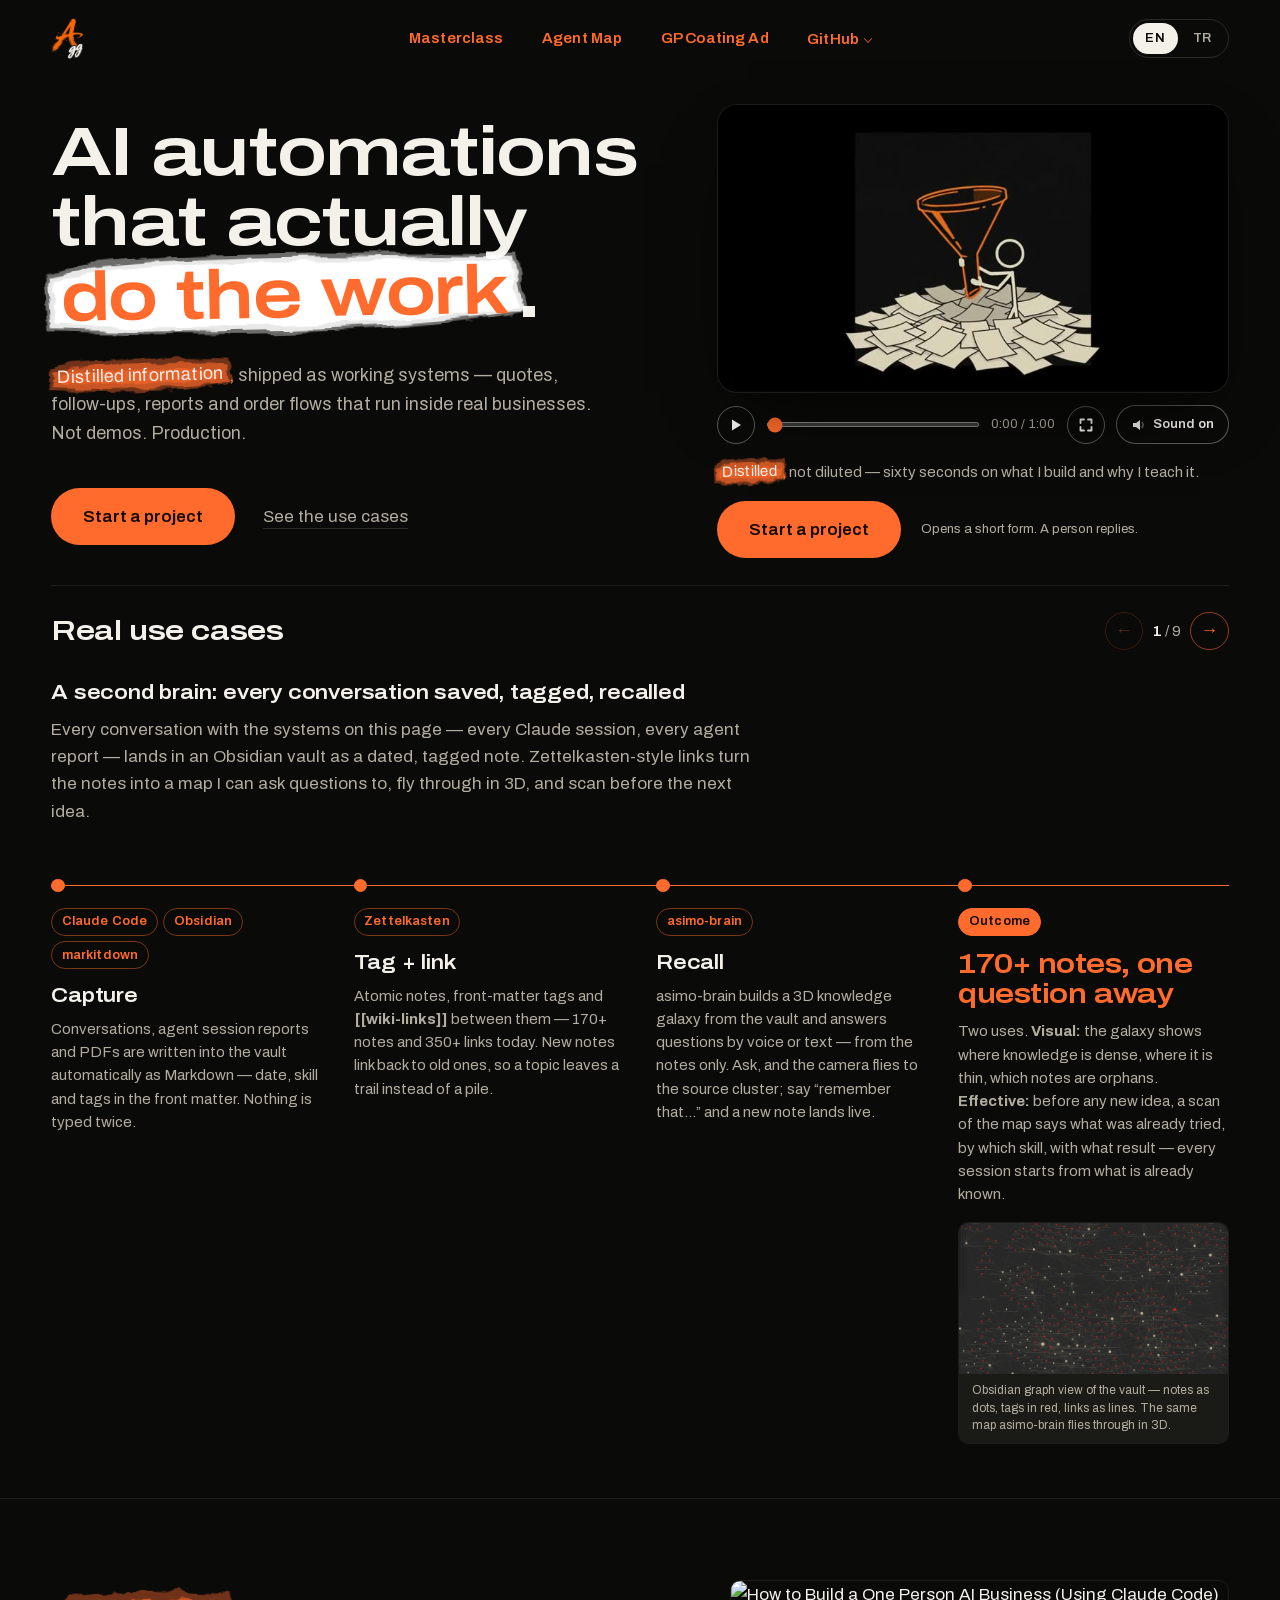
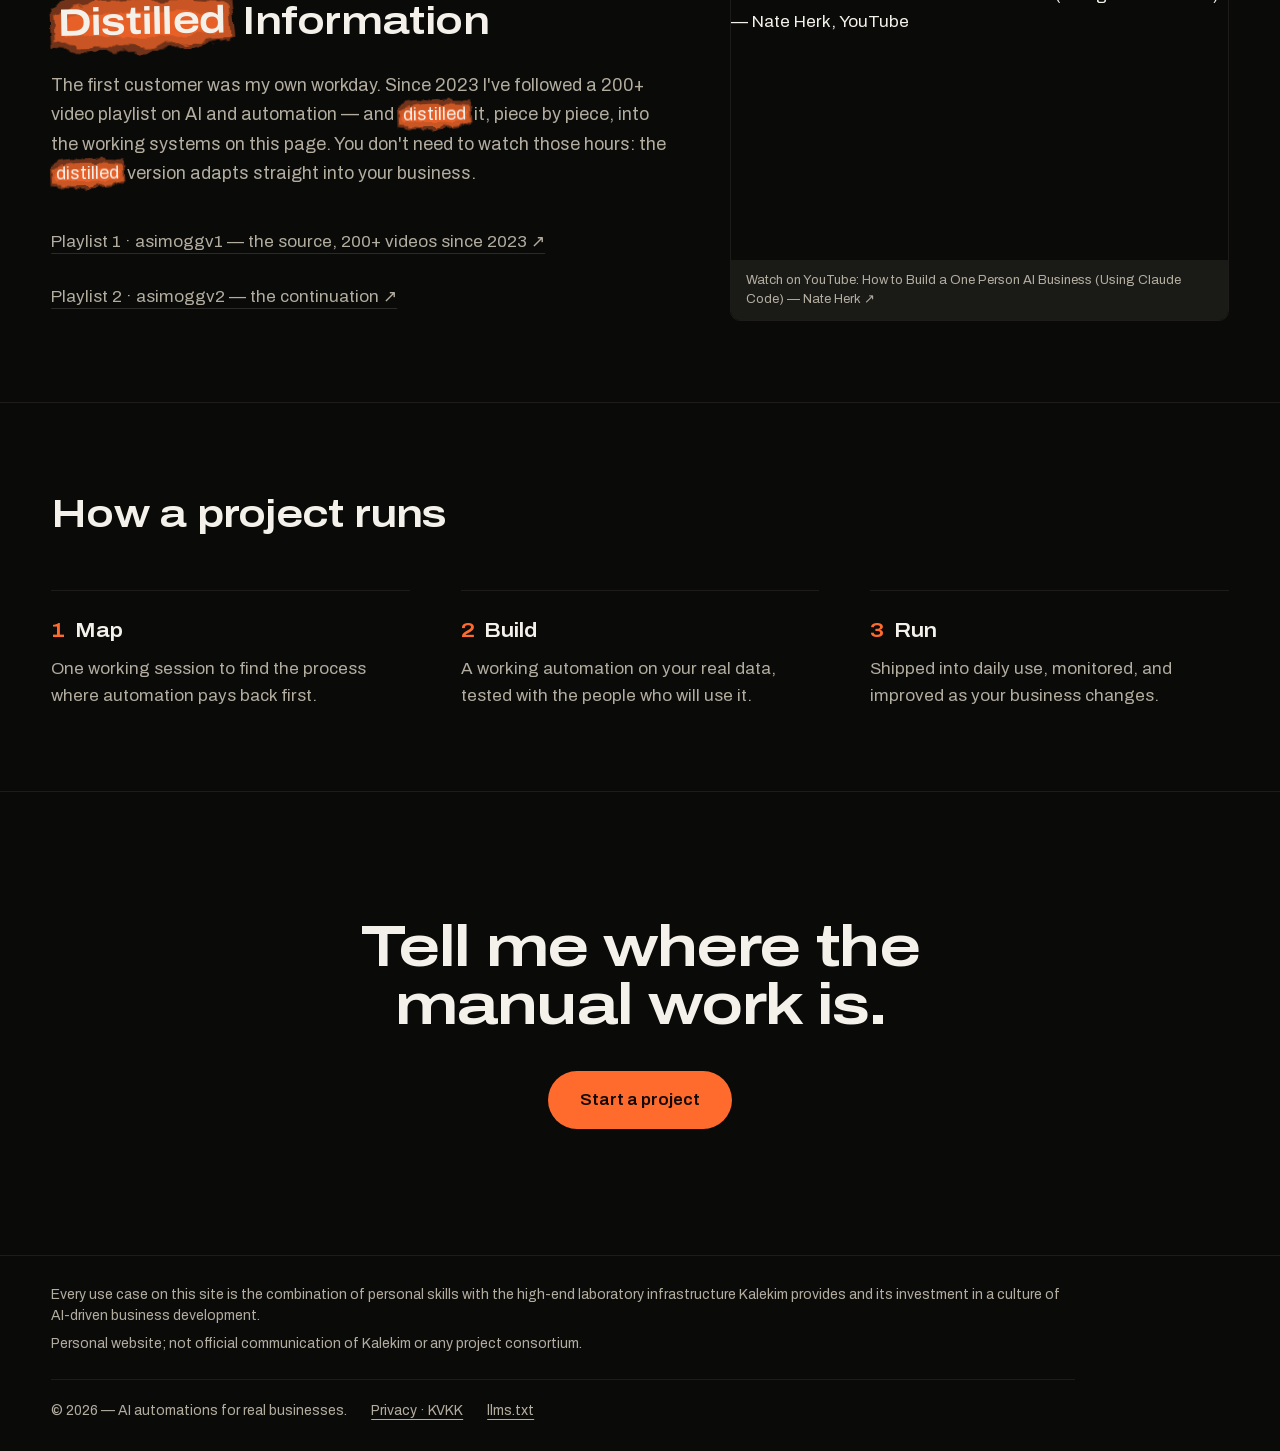
==== commit 2711b3ea: "Top nav: GitHub link (profile) with an Excel Encryptor submenu linking straight to the repo; touch-f" ====
--- a/index.html
+++ b/index.html
@@ -66,7 +66,7 @@
   </script>
   <link rel="preload" href="fonts/archivo-latin.woff2" as="font" type="font/woff2" crossorigin>
   <link rel="preload" href="fonts/archivo-latin-ext.woff2" as="font" type="font/woff2" crossorigin>
-  <link rel="stylesheet" href="styles.css?v=38">
+  <link rel="stylesheet" href="styles.css?v=40">
 </head>
 <body class="entrance">
 <!--
@@ -92,6 +92,20 @@
         <span class="en">GP Coating Ad</span>
         <span class="tr">GP Coating Reklamı</span>
       </button>
+      <div class="nav-group">
+        <a class="nav-link" href="https://github.com/asimogg" target="_blank" rel="noopener" aria-haspopup="true" aria-expanded="false">GitHub</a>
+        <ul class="nav-sub" aria-label="GitHub projects">
+          <li>
+            <a href="https://github.com/asimogg/excel-encryptor" target="_blank" rel="noopener">
+              <span class="nav-sub-title">Excel Encryptor</span>
+              <span class="nav-sub-desc">
+                <span class="en">Cell-level encryption for sensitive Excel data — macOS &amp; Windows</span>
+                <span class="tr">Excel'deki gizli verileri hücre bazında şifreler — macOS ve Windows</span>
+              </span>
+            </a>
+          </li>
+        </ul>
+      </div>
     </nav>
     <div class="topbar-right">
       <div class="lang-toggle" role="group" aria-label="Language">
@@ -139,7 +153,7 @@
           </button>
           <input type="range" class="stickman-seek" id="stickman-seek" min="0" max="1000" value="0" step="1" aria-label="Position">
           <span class="stickman-time" id="stickman-time">0:00 / 1:00</span>
-          <button type="button" class="stickman-btn" id="stickman-full" aria-label="Enlarge" title="Enlarge">
+          <button type="button" class="stickman-btn" id="stickman-full" aria-label="Enlarge" title="Enlarge (opens in a popup)">
             <svg width="14" height="14" viewBox="0 0 14 14" fill="none" aria-hidden="true"><path d="M1.5 5V1.5H5M9 1.5h3.5V5M12.5 9v3.5H9M5 12.5H1.5V9" stroke="currentColor" stroke-width="1.8" stroke-linecap="round" stroke-linejoin="round"/></svg>
           </button>
           <button type="button" class="stickman-sound" id="stickman-sound" aria-pressed="false">
@@ -594,6 +608,19 @@
       <a href="llms.txt">llms.txt</a>
     </p>
   </footer>
+
+  <!-- Hero film, enlarged: the same film in a popup in front of the page, with sound -->
+  <dialog class="video-modal stickman-modal" id="stickman-modal" aria-label="Distilled, not diluted — film">
+    <button type="button" class="video-close" id="stickman-modal-close" aria-label="Close">
+      <svg width="18" height="18" viewBox="0 0 18 18" fill="none" aria-hidden="true">
+        <path d="M3 3l12 12M15 3 3 15" stroke="currentColor" stroke-width="2" stroke-linecap="round"/>
+      </svg>
+    </button>
+    <div class="stickman-big-wrap">
+      <video id="stickman-big" class="stickman-big" playsinline preload="metadata" controls controlsList="nodownload noremoteplayback" disablepictureinpicture poster="assets/stickman-poster.jpg" width="1280" height="720"></video>
+      <p class="stickman-cap stickman-cap-big" id="stickman-cap-big" aria-live="off"></p>
+    </div>
+  </dialog>
 
   <!-- Inquiry form: opened from "Start a project" (the hero slot now holds the film) -->
   <dialog class="video-modal form-modal" id="inquiry-modal" aria-labelledby="form-title">
@@ -750,7 +777,7 @@
   </div>
 
   <script src="config.php"></script>
-  <script src="script.js?v=29"></script>
+  <script src="script.js?v=31"></script>
   <script src="skills.js?v=5"></script>
 </body>
 </html>
--- a/styles.css
+++ b/styles.css
@@ -122,6 +122,8 @@
   grid-template-columns: 1fr auto 1fr;
   align-items: center;
   padding: 1.1rem var(--pad-x);
+  position: relative;
+  z-index: 30; /* the GitHub submenu must float above the hero */
 }
 
 .topnav {
@@ -627,6 +629,79 @@
   color: #ff8149;
 }
 
+/* GitHub: profile link with a hover/focus submenu listing individual repos */
+.nav-group {
+  position: relative;
+}
+
+.nav-group > .nav-link::after {
+  content: "";
+  display: inline-block;
+  width: 0.4em;
+  height: 0.4em;
+  margin-left: 0.4em;
+  border-right: 1.5px solid currentColor;
+  border-bottom: 1.5px solid currentColor;
+  transform: translateY(-0.15em) rotate(45deg);
+  opacity: 0.7;
+}
+
+.nav-sub {
+  position: absolute;
+  top: 100%;
+  left: 50%;
+  transform: translate(-50%, 0.25rem);
+  min-width: 17rem;
+  margin: 0;
+  padding: 0.5rem 0 0;
+  list-style: none;
+  opacity: 0;
+  visibility: hidden;
+  transition: opacity 0.2s ease, transform 0.2s var(--ease-out), visibility 0s linear 0.2s;
+  z-index: 20;
+}
+
+.nav-group:hover .nav-sub,
+.nav-group:focus-within .nav-sub,
+.nav-group.is-open .nav-sub {
+  opacity: 1;
+  visibility: visible;
+  transform: translate(-50%, 0.5rem);
+  transition: opacity 0.2s ease, transform 0.2s var(--ease-out), visibility 0s;
+}
+
+.nav-sub a {
+  display: block;
+  padding: 0.7rem 0.9rem;
+  background: var(--surface);
+  border: 1px solid var(--line);
+  border-radius: 0.5rem;
+  color: var(--ink);
+  text-decoration: none;
+  transition: border-color 0.2s ease, background 0.2s ease;
+}
+
+.nav-sub a:hover,
+.nav-sub a:focus-visible {
+  background: var(--surface-2);
+  border-color: var(--accent);
+}
+
+.nav-sub-title {
+  display: block;
+  font-size: 0.9375rem;
+  font-weight: 600;
+  color: var(--accent);
+}
+
+.nav-sub-desc {
+  display: block;
+  margin-top: 0.15rem;
+  font-size: 0.8125rem;
+  line-height: 1.4;
+  color: var(--ink-muted);
+}
+
 .lang-toggle {
   display: inline-flex;
   border: 1px solid var(--line);
@@ -1687,6 +1762,19 @@
     grid-column: 1 / -1;
     grid-row: 2;
     justify-self: start;
+    flex-wrap: wrap;
+  }
+
+  /* phone: the GitHub submenu stays anchored to its link but opens left-aligned */
+  .nav-sub {
+    left: 0;
+    transform: translate(0, 0.25rem);
+  }
+
+  .nav-group:hover .nav-sub,
+  .nav-group:focus-within .nav-sub,
+  .nav-group.is-open .nav-sub {
+    transform: translate(0, 0.5rem);
   }
 
 
@@ -1721,23 +1809,27 @@
   background: var(--bg);
 }
 
-.stickman-frame:fullscreen {
-  border: 0;
-  border-radius: 0;
+/* enlarged film popup */
+.stickman-modal {
+  width: min(92vw, 64rem);
+}
+
+.stickman-big-wrap {
+  position: relative;
   background: var(--bg);
-  display: grid;
-  place-items: center;
-}
-
-.stickman-frame:fullscreen .stickman {
+}
+
+.stickman-big {
+  display: block;
   width: 100%;
-  height: 100%;
-  aspect-ratio: auto;
-  object-fit: contain;
-}
-
-.stickman-frame:fullscreen .stickman-cap {
-  bottom: 8vh;
+  height: auto;
+  aspect-ratio: 16 / 9;
+  object-fit: cover;
+  background: var(--bg);
+}
+
+.stickman-cap-big {
+  bottom: 4.5rem;
   font-size: 1.375rem;
 }
 
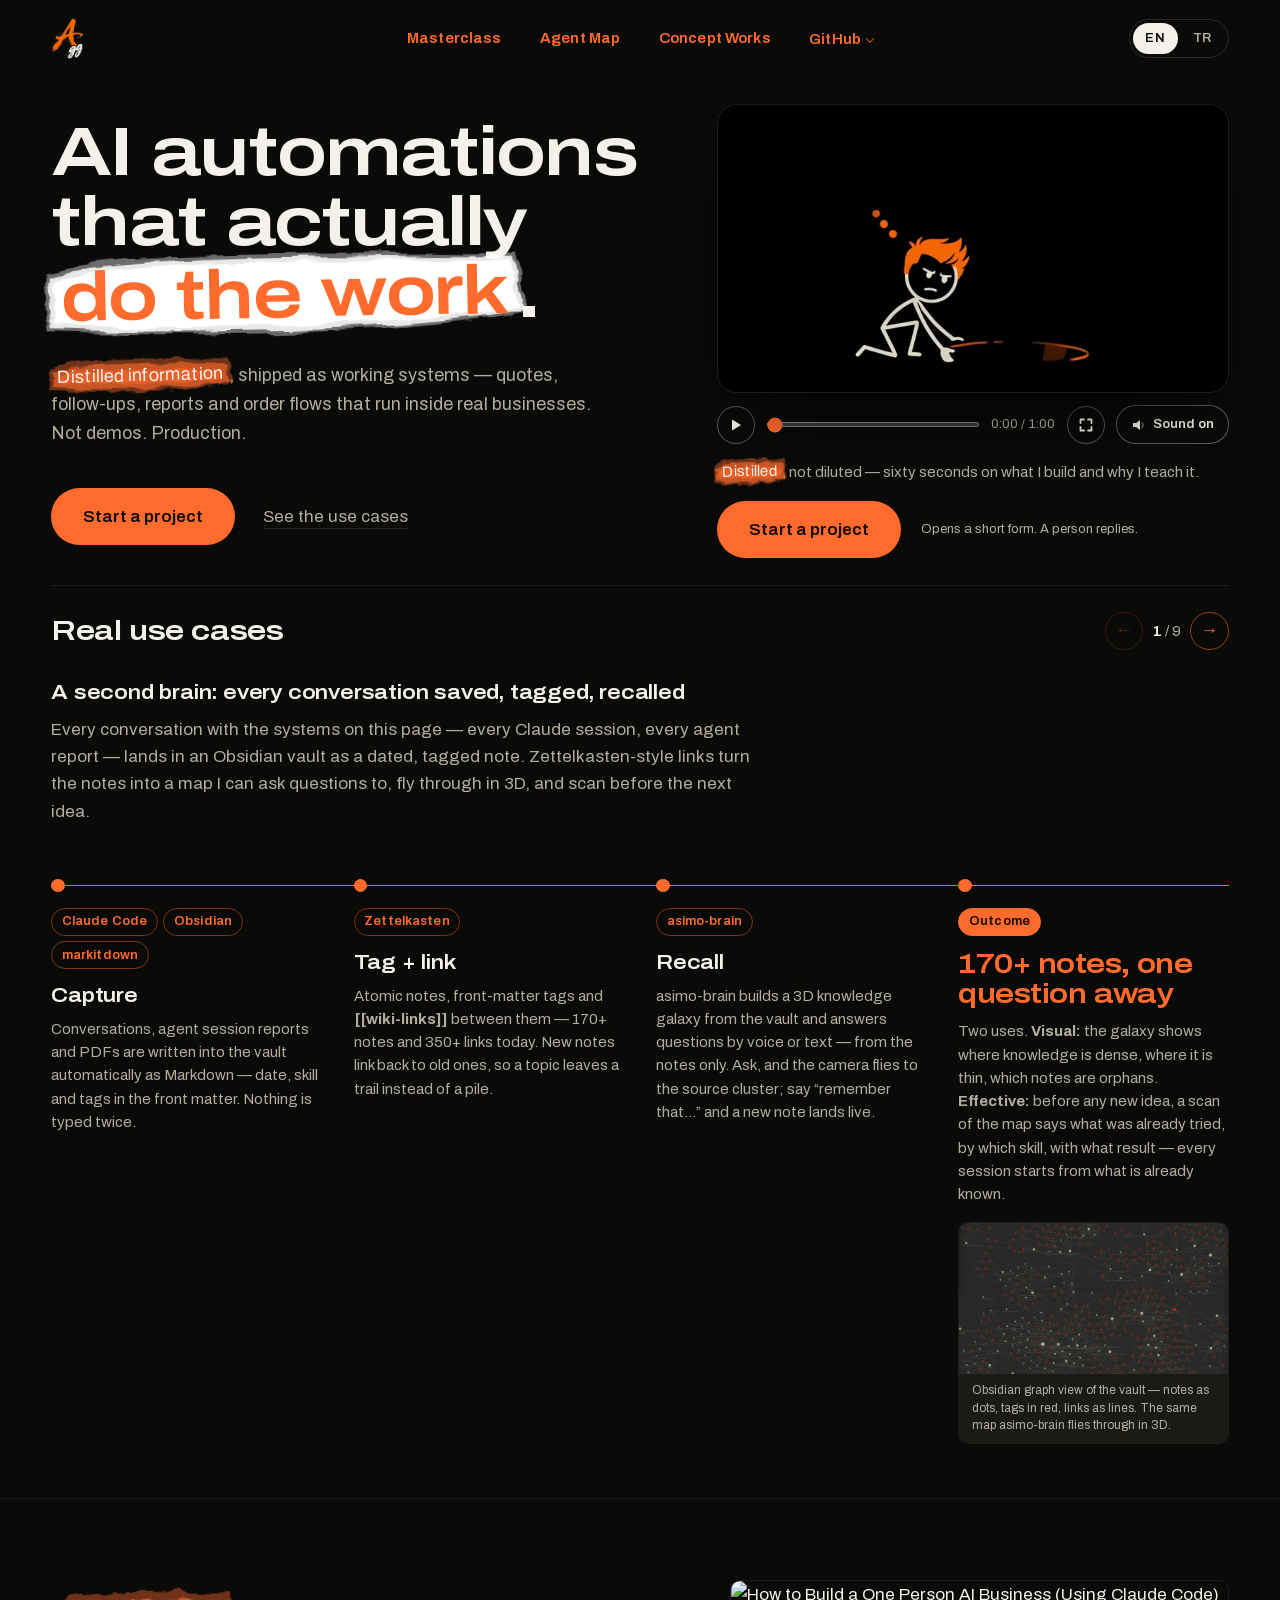
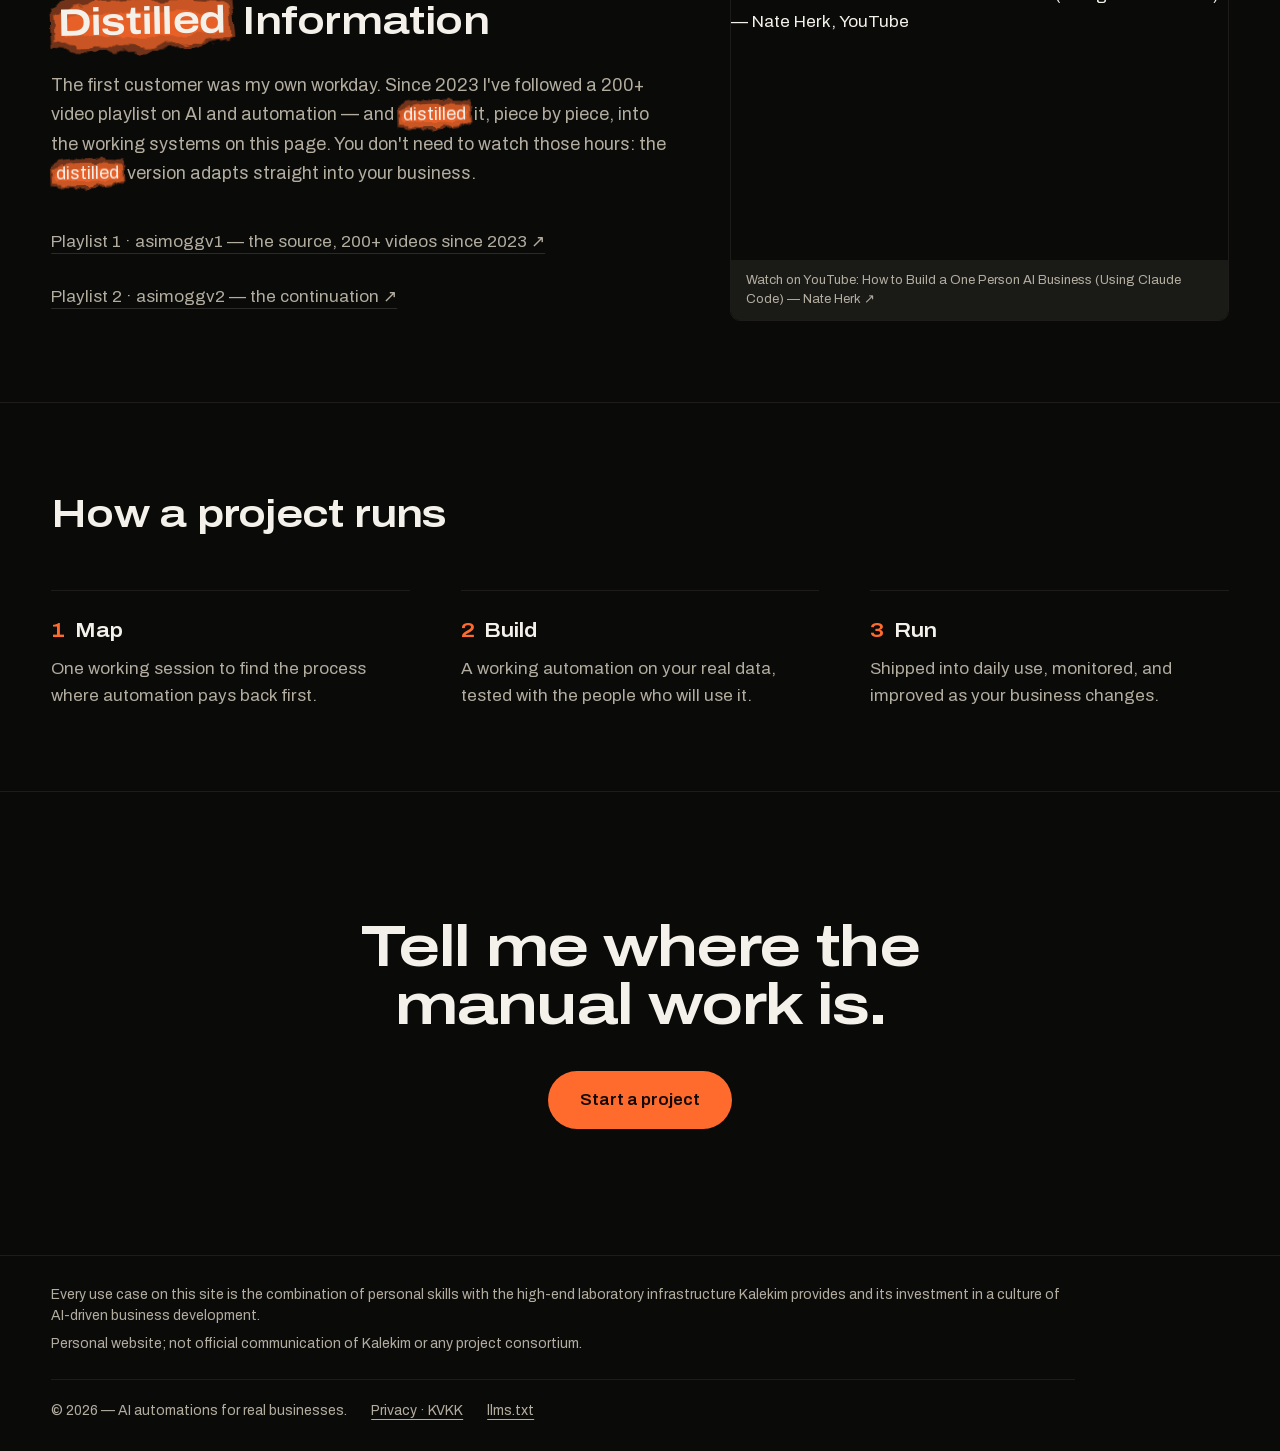
==== commit 46e47600: "Concept Works page (/concept/) gathers the films: the asimo-stickman story film and the Saphire GP C" ====
--- a/index.html
+++ b/index.html
@@ -88,10 +88,7 @@
         <span class="en">Agent Map</span>
         <span class="tr">Ajan Haritası</span>
       </a>
-      <button type="button" class="nav-link nav-btn" id="saphire-link">
-        <span class="en">GP Coating Ad</span>
-        <span class="tr">GP Coating Reklamı</span>
-      </button>
+      <a class="nav-link" href="concept/">Concept Works</a>
       <div class="nav-group">
         <a class="nav-link" href="https://github.com/asimogg" target="_blank" rel="noopener" aria-haspopup="true" aria-expanded="false">GitHub</a>
         <ul class="nav-sub" aria-label="GitHub projects">
@@ -428,8 +425,8 @@
                 <span class="tr">Çekim günü olmadan 30 saniyelik reklam filmi</span>
               </h3>
               <p class="usecase-intro">
-                <span class="en">One idea, a script, a storyboard, generated scenes, a cut — and the film itself on this site (nav → GP Coating Ad). The idea belongs to Gülden Polat.</span>
-                <span class="tr">Bir fikir, senaryo, storyboard, üretilmiş sahneler, kurgu — ve filmin kendisi bu sitede (menü → GP Coating Reklamı). Fikir Gülden Polat'a aittir.</span>
+                <span class="en">One idea, a script, a storyboard, generated scenes, a cut — and the film itself on this site (nav → Concept Works). The idea belongs to Gülden Polat.</span>
+                <span class="tr">Bir fikir, senaryo, storyboard, üretilmiş sahneler, kurgu — ve filmin kendisi bu sitede (menü → Concept Works). Fikir Gülden Polat'a aittir.</span>
               </p>
               <ol class="chain">
                 <li class="chain-step">
@@ -691,24 +688,6 @@
       </div>
   </dialog>
 
-  <!-- Saphire film: shown only in this popup, no download affordance -->
-  <dialog class="video-modal" id="saphire-modal" aria-label="Saphire film">
-    <button type="button" class="video-close" id="saphire-close" aria-label="Close">
-      <svg width="18" height="18" viewBox="0 0 18 18" fill="none" aria-hidden="true">
-        <path d="M3 3l12 12M15 3 3 15" stroke="currentColor" stroke-width="2" stroke-linecap="round"/>
-      </svg>
-    </button>
-    <video id="saphire-video" playsinline preload="none" controls controlsList="nodownload noremoteplayback" disablepictureinpicture disableremoteplayback poster="assets/saphire-poster.jpg"></video>
-    <p class="video-caption">
-      <span class="en">Saphire — ad film, 30 s. Concept, script and production automated end to end.</span>
-      <span class="tr">Saphire — reklam filmi, 30 sn. Konsept, senaryo ve prodüksiyon uçtan uca otomasyonla üretildi.</span>
-    </p>
-    <p class="video-disclaimer">
-      <span class="en"><b>Disclaimer:</b> The idea belongs to Gülden Polat. The script and the video were generated automatically by asimo using Claude and the Seedance 2.5 MCP.</span>
-      <span class="tr"><b>Uyarı:</b> Fikir Gülden Polat'a aittir. Senaryo ve video, asimo tarafından Claude ve Seedance 2.5 MCP'si ile otomatik üretilmiştir.</span>
-    </p>
-  </dialog>
-
   <!-- Magic-link gate: the Masterclass opens through a link sent by e-mail -->
   <dialog class="video-modal gate-modal" id="gate-modal" aria-labelledby="gate-title">
     <button type="button" class="video-close" id="gate-close" aria-label="Close">
@@ -777,7 +756,7 @@
   </div>
 
   <script src="config.php"></script>
-  <script src="script.js?v=31"></script>
+  <script src="script.js?v=32"></script>
   <script src="skills.js?v=5"></script>
 </body>
 </html>
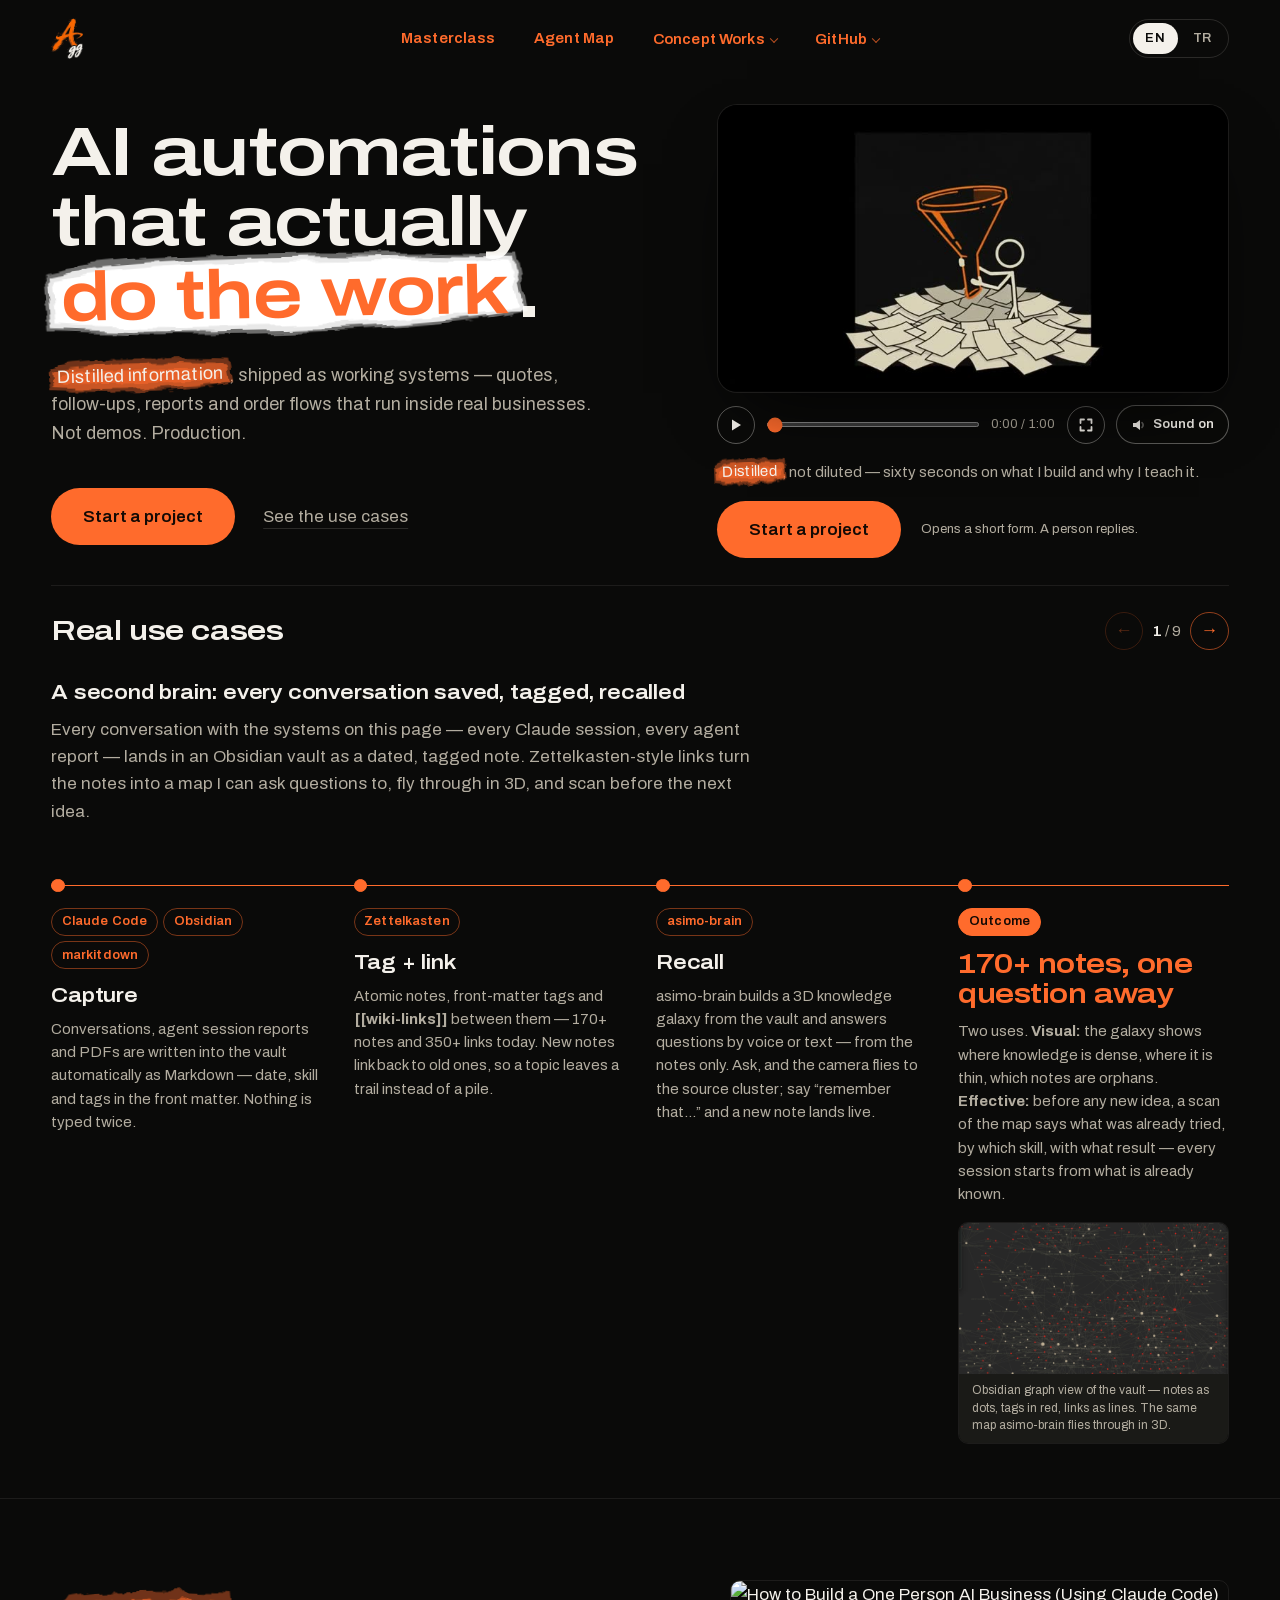
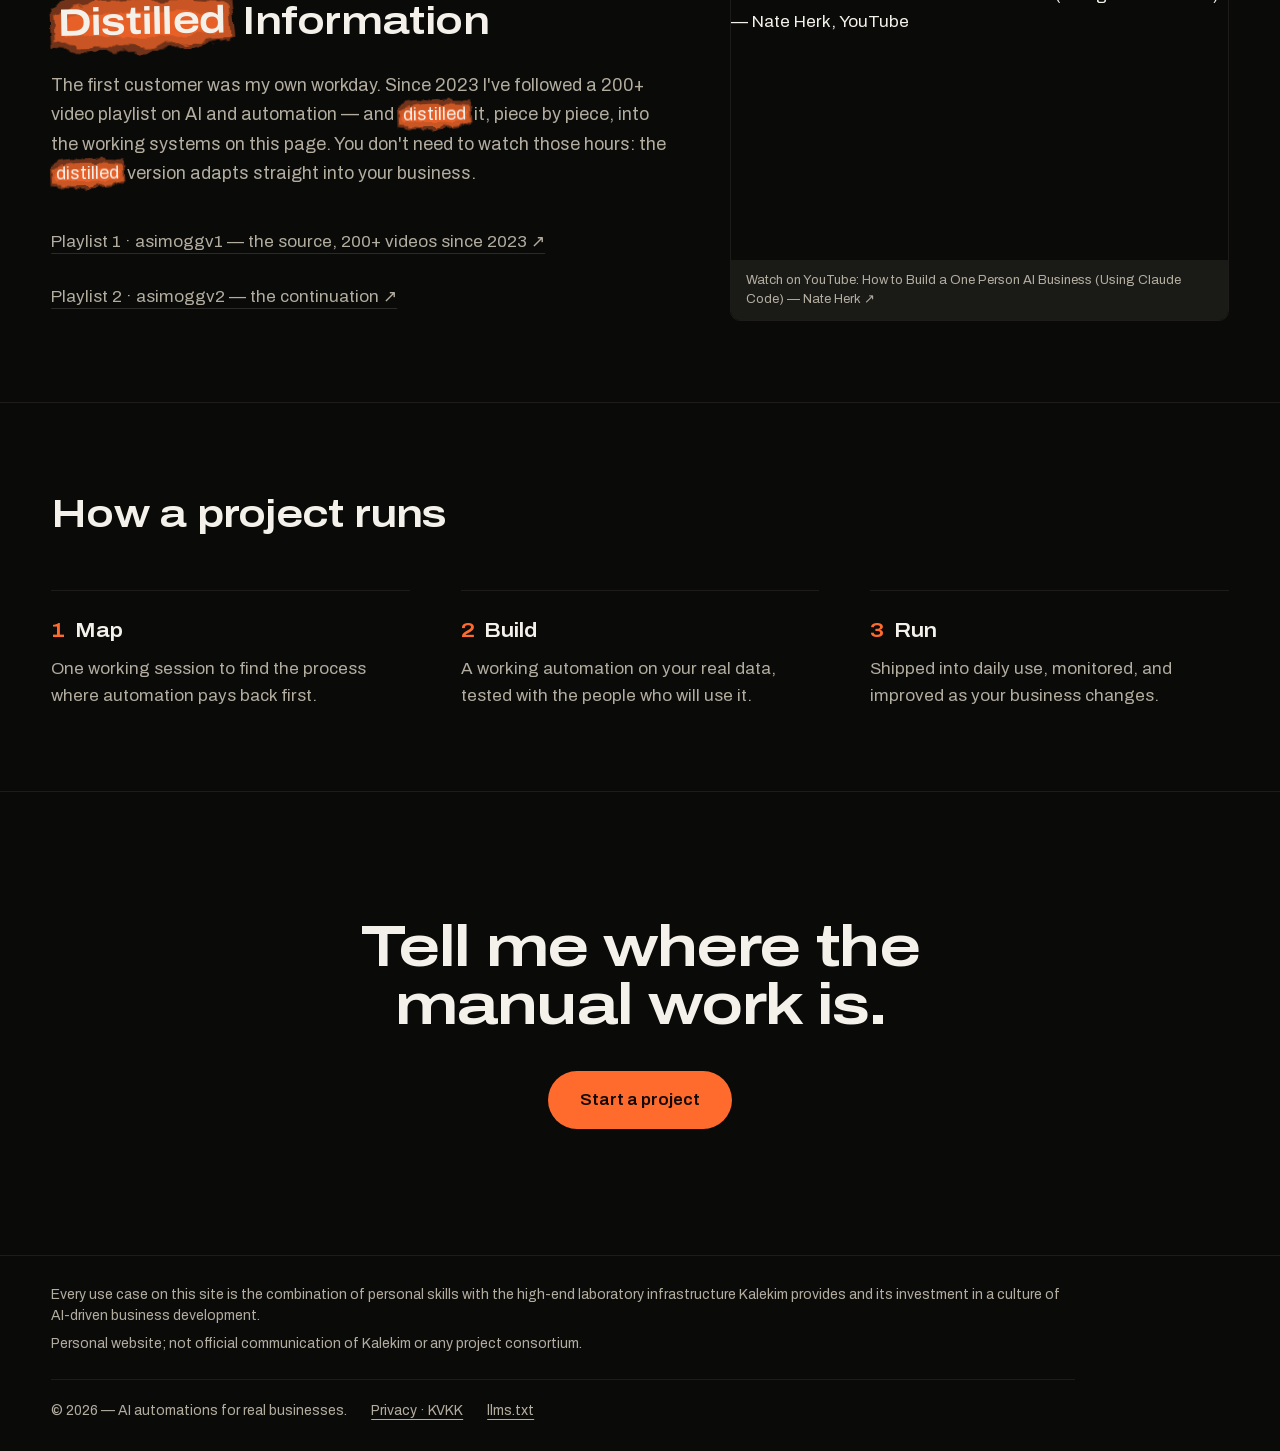
==== commit 3f9d6bb9: "Concept Works becomes a nav dropdown: the asimo-stickman film and the Saphire GP Coating ad each ope" ====
--- a/index.html
+++ b/index.html
@@ -66,7 +66,7 @@
   </script>
   <link rel="preload" href="fonts/archivo-latin.woff2" as="font" type="font/woff2" crossorigin>
   <link rel="preload" href="fonts/archivo-latin-ext.woff2" as="font" type="font/woff2" crossorigin>
-  <link rel="stylesheet" href="styles.css?v=40">
+  <link rel="stylesheet" href="styles.css?v=41">
 </head>
 <body class="entrance">
 <!--
@@ -88,7 +88,29 @@
         <span class="en">Agent Map</span>
         <span class="tr">Ajan Haritası</span>
       </a>
-      <a class="nav-link" href="concept/">Concept Works</a>
+      <div class="nav-group nav-group-films">
+        <button type="button" class="nav-link nav-btn" aria-haspopup="true" aria-expanded="false">Concept Works</button>
+        <ul class="nav-sub" aria-label="Concept Works">
+          <li>
+            <button type="button" class="nav-sub-item" id="distilled-link">
+              <span class="nav-sub-title"><span class="en">Distilled, not diluted</span><span class="tr">Damıtılmış, sulandırılmamış</span></span>
+              <span class="nav-sub-desc">
+                <span class="en">asimo-stickman story film, 60 s — narration follows the site language</span>
+                <span class="tr">asimo-stickman hikâye filmi, 60 sn — seslendirme site dilini izler</span>
+              </span>
+            </button>
+          </li>
+          <li>
+            <button type="button" class="nav-sub-item" id="saphire-link">
+              <span class="nav-sub-title"><span class="en">Saphire — GP Coating Ad</span><span class="tr">Saphire — GP Coating Reklamı</span></span>
+              <span class="nav-sub-desc">
+                <span class="en">30-second product ad, produced end to end without a shooting day</span>
+                <span class="tr">Çekim günü olmadan uçtan uca üretilmiş 30 saniyelik ürün reklamı</span>
+              </span>
+            </button>
+          </li>
+        </ul>
+      </div>
       <div class="nav-group">
         <a class="nav-link" href="https://github.com/asimogg" target="_blank" rel="noopener" aria-haspopup="true" aria-expanded="false">GitHub</a>
         <ul class="nav-sub" aria-label="GitHub projects">
@@ -688,6 +710,42 @@
       </div>
   </dialog>
 
+  <!-- Concept Works: the asimo-stickman story film in a popup, wide cut, narration follows the site language -->
+  <dialog class="video-modal" id="distilled-modal" aria-label="Distilled, not diluted — film">
+    <button type="button" class="video-close" id="distilled-close" aria-label="Close">
+      <svg width="18" height="18" viewBox="0 0 18 18" fill="none" aria-hidden="true">
+        <path d="M3 3l12 12M15 3 3 15" stroke="currentColor" stroke-width="2" stroke-linecap="round"/>
+      </svg>
+    </button>
+    <video id="distilled-video" playsinline preload="none" controls controlsList="nodownload noremoteplayback" disablepictureinpicture disableremoteplayback poster="assets/concept-stickman-poster.jpg" data-src-en="assets/concept-stickman-en.mp4" data-src-tr="assets/concept-stickman-tr.mp4"></video>
+    <p class="video-caption">
+      <span class="en">Distilled, not diluted — 60 s. The story of this site, told by asimo-stickman: the flood, the still, the drop that runs the day, and the rule.</span>
+      <span class="tr">Damıtılmış, sulandırılmamış — 60 sn. Bu sitenin hikâyesi, asimo-stickman'ın anlatımıyla: sel, imbik, günü yöneten damla ve kural.</span>
+    </p>
+    <p class="video-disclaimer">
+      <span class="en"><b>Character:</b> asimo-stickman, locked across every scene from one character sheet. <b>Scenes:</b> Gemini Omni Flash via TopView. <b>Edit:</b> OpenMontage. <b>Narration and music:</b> TopView.</span>
+      <span class="tr"><b>Karakter:</b> asimo-stickman; tek karakter sayfasından her sahnede sabitlendi. <b>Sahneler:</b> TopView üzerinden Gemini Omni Flash. <b>Kurgu:</b> OpenMontage. <b>Seslendirme ve müzik:</b> TopView.</span>
+    </p>
+  </dialog>
+
+  <!-- Saphire film: shown only in this popup, no download affordance -->
+  <dialog class="video-modal" id="saphire-modal" aria-label="Saphire film">
+    <button type="button" class="video-close" id="saphire-close" aria-label="Close">
+      <svg width="18" height="18" viewBox="0 0 18 18" fill="none" aria-hidden="true">
+        <path d="M3 3l12 12M15 3 3 15" stroke="currentColor" stroke-width="2" stroke-linecap="round"/>
+      </svg>
+    </button>
+    <video id="saphire-video" playsinline preload="none" controls controlsList="nodownload noremoteplayback" disablepictureinpicture disableremoteplayback poster="assets/saphire-poster.jpg"></video>
+    <p class="video-caption">
+      <span class="en">Saphire — ad film, 30 s. Concept, script and production automated end to end.</span>
+      <span class="tr">Saphire — reklam filmi, 30 sn. Konsept, senaryo ve prodüksiyon uçtan uca otomasyonla üretildi.</span>
+    </p>
+    <p class="video-disclaimer">
+      <span class="en"><b>Disclaimer:</b> The idea belongs to Gülden Polat. The script and the video were generated automatically by asimo using Claude and the Seedance 2.5 MCP.</span>
+      <span class="tr"><b>Uyarı:</b> Fikir Gülden Polat'a aittir. Senaryo ve video, asimo tarafından Claude ve Seedance 2.5 MCP'si ile otomatik üretilmiştir.</span>
+    </p>
+  </dialog>
+
   <!-- Magic-link gate: the Masterclass opens through a link sent by e-mail -->
   <dialog class="video-modal gate-modal" id="gate-modal" aria-labelledby="gate-title">
     <button type="button" class="video-close" id="gate-close" aria-label="Close">
@@ -756,7 +814,7 @@
   </div>
 
   <script src="config.php"></script>
-  <script src="script.js?v=32"></script>
+  <script src="script.js?v=33"></script>
   <script src="skills.js?v=5"></script>
 </body>
 </html>
--- a/styles.css
+++ b/styles.css
@@ -652,6 +652,8 @@
   left: 50%;
   transform: translate(-50%, 0.25rem);
   min-width: 17rem;
+  display: grid;
+  gap: 0.4rem;
   margin: 0;
   padding: 0.5rem 0 0;
   list-style: none;
@@ -670,8 +672,13 @@
   transition: opacity 0.2s ease, transform 0.2s var(--ease-out), visibility 0s;
 }
 
-.nav-sub a {
-  display: block;
+.nav-sub a,
+.nav-sub .nav-sub-item {
+  display: block;
+  width: 100%;
+  text-align: left;
+  font: inherit;
+  cursor: pointer;
   padding: 0.7rem 0.9rem;
   background: var(--surface);
   border: 1px solid var(--line);
@@ -682,7 +689,9 @@
 }
 
 .nav-sub a:hover,
-.nav-sub a:focus-visible {
+.nav-sub a:focus-visible,
+.nav-sub .nav-sub-item:hover,
+.nav-sub .nav-sub-item:focus-visible {
   background: var(--surface-2);
   border-color: var(--accent);
 }
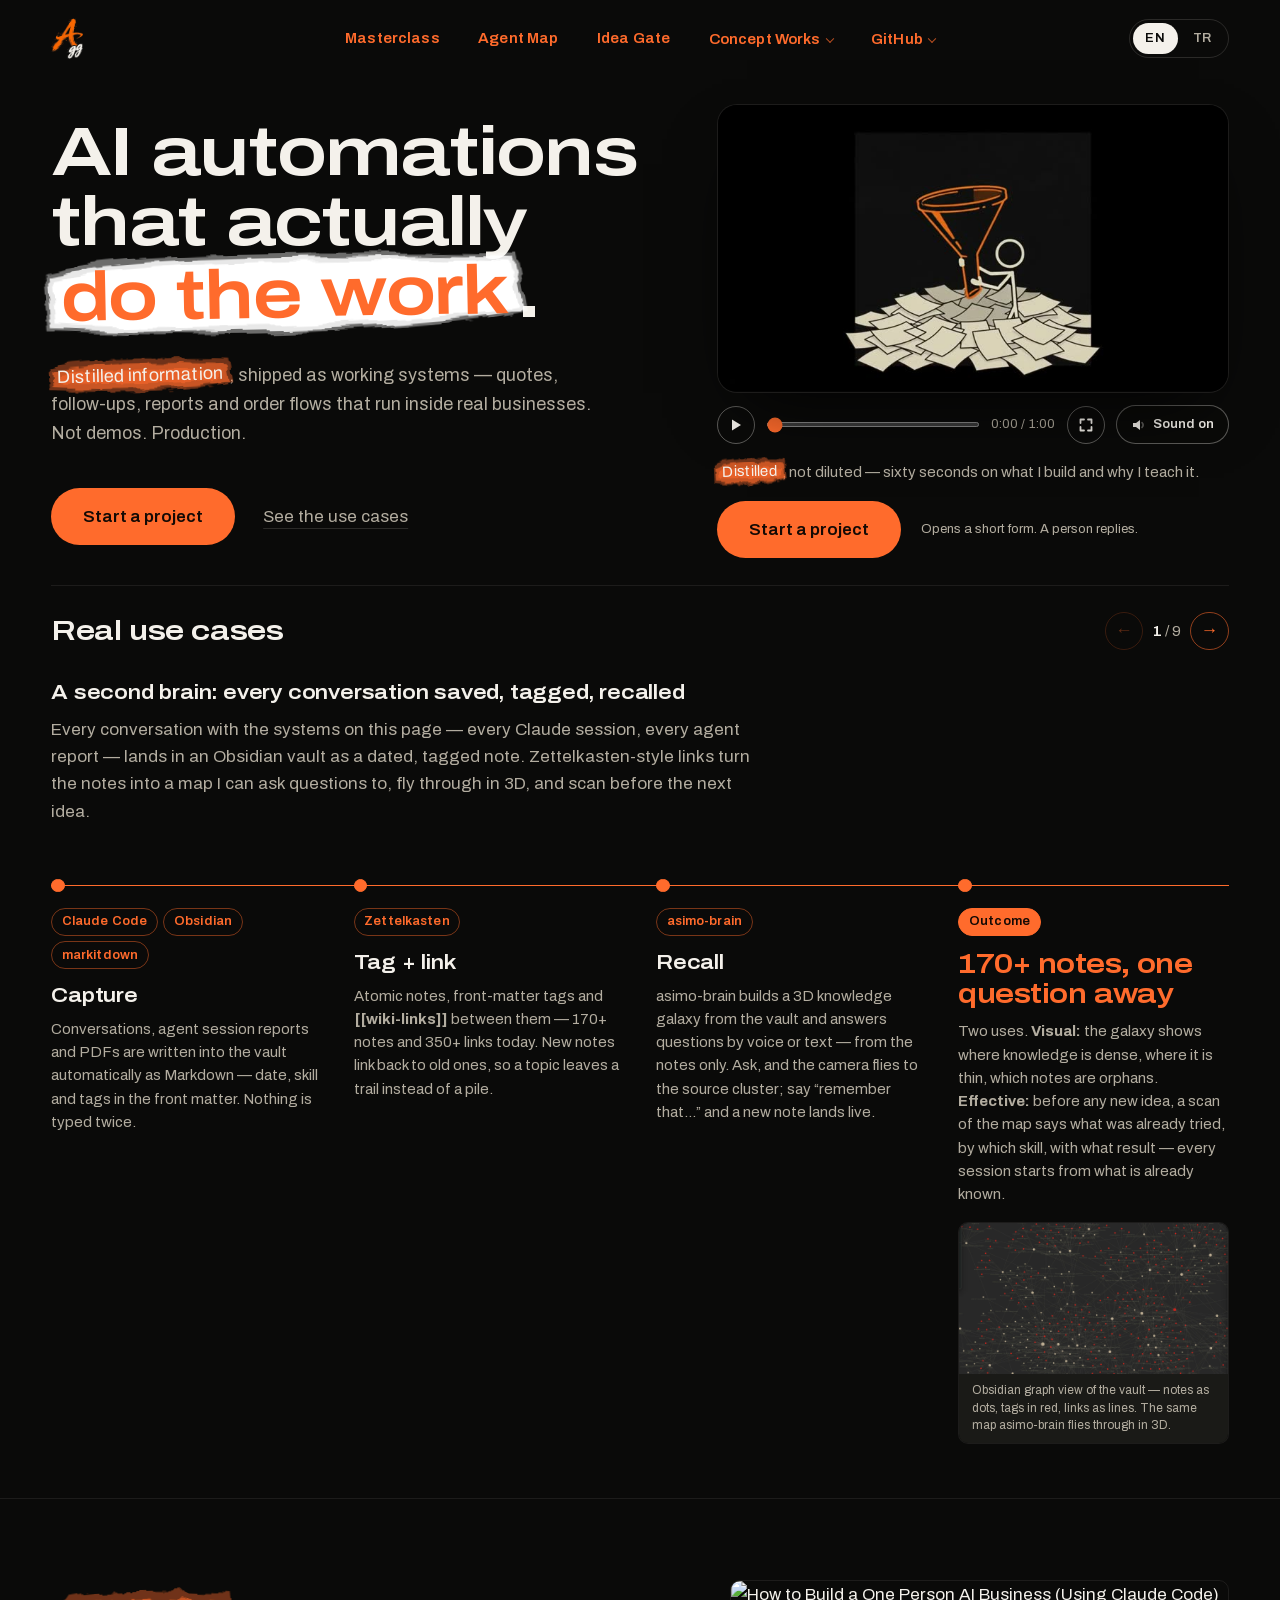
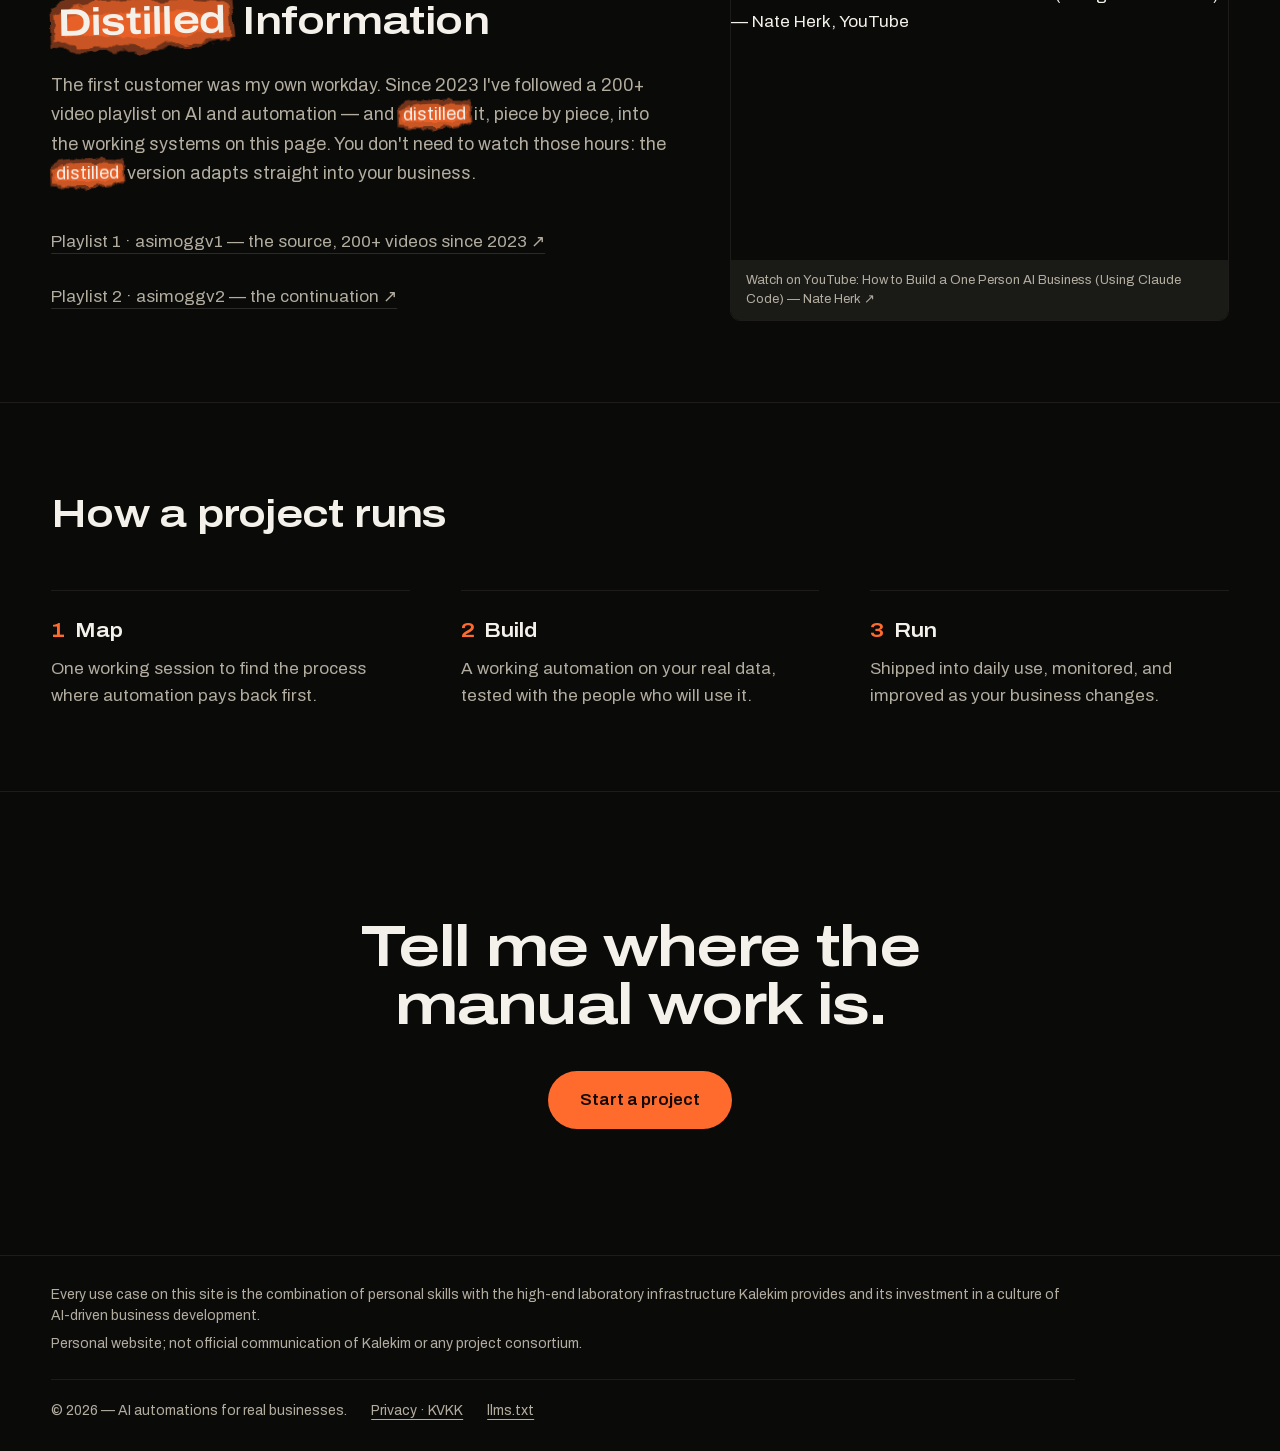
==== commit f0999312: "Idea Gate / Fikir Kapısı: five-gate idea game judged by Jev (TypeSafe System One) - fikir-kapisi/ind" ====
--- a/index.html
+++ b/index.html
@@ -88,6 +88,10 @@
         <span class="en">Agent Map</span>
         <span class="tr">Ajan Haritası</span>
       </a>
+      <a class="nav-link" href="fikir-kapisi/">
+        <span class="en">Idea Gate</span>
+        <span class="tr">Fikir Kapısı</span>
+      </a>
       <div class="nav-group nav-group-films">
         <button type="button" class="nav-link nav-btn" aria-haspopup="true" aria-expanded="false">Concept Works</button>
         <ul class="nav-sub" aria-label="Concept Works">
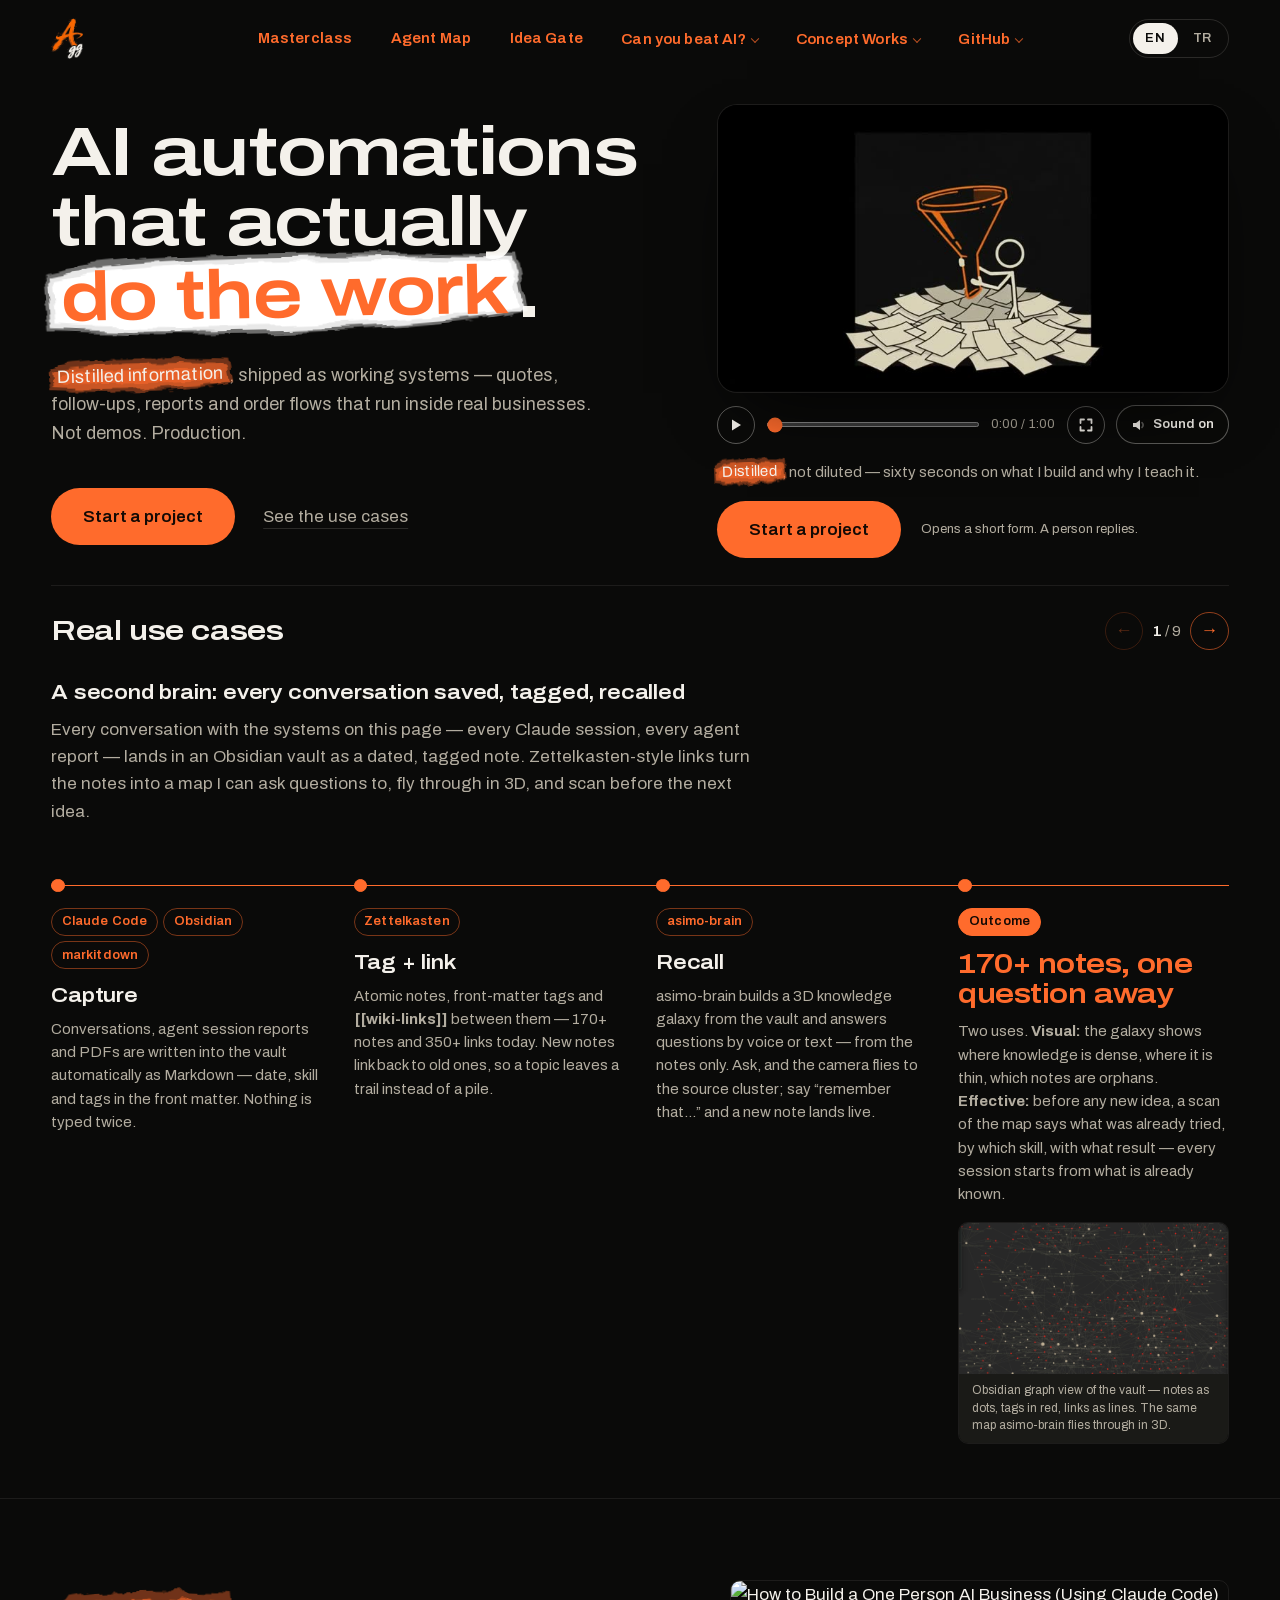
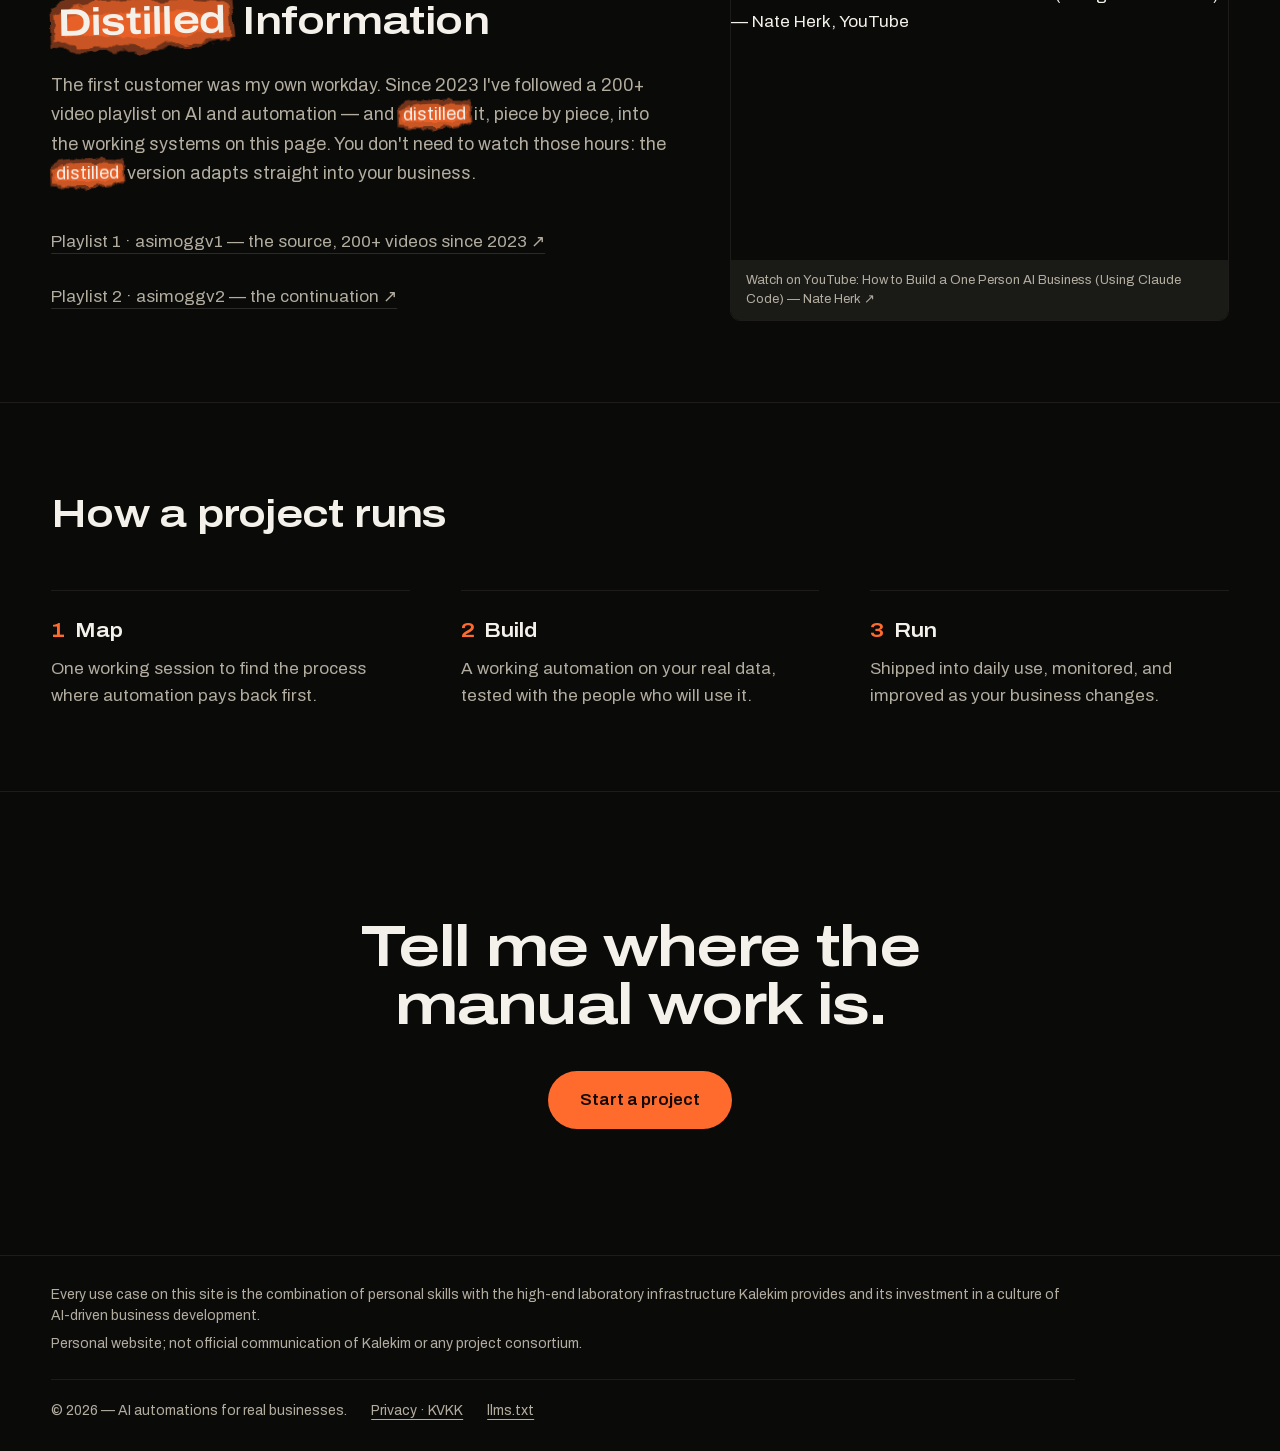
==== commit 20cd58b4: "Can you beat AI? — two popup games under a new nav group: Direction (45 s reflex round against Jev's" ====
--- a/index.html
+++ b/index.html
@@ -66,7 +66,7 @@
   </script>
   <link rel="preload" href="fonts/archivo-latin.woff2" as="font" type="font/woff2" crossorigin>
   <link rel="preload" href="fonts/archivo-latin-ext.woff2" as="font" type="font/woff2" crossorigin>
-  <link rel="stylesheet" href="styles.css?v=41">
+  <link rel="stylesheet" href="styles.css?v=43">
 </head>
 <body class="entrance">
 <!--
@@ -92,6 +92,29 @@
         <span class="en">Idea Gate</span>
         <span class="tr">Fikir Kapısı</span>
       </a>
+      <div class="nav-group nav-group-games">
+        <button type="button" class="nav-link nav-btn" aria-haspopup="true" aria-expanded="false"><span class="en">Can you beat AI?</span><span class="tr">AI'ı yenebilir misin?</span></button>
+        <ul class="nav-sub" aria-label="Can you beat AI">
+          <li>
+            <button type="button" class="nav-sub-item" id="yon-link">
+              <span class="nav-sub-title"><span class="en">Direction — reflex round</span><span class="tr">Yön — refleks turu</span></span>
+              <span class="nav-sub-desc">
+                <span class="en">45 seconds of arrows against Jev's 0.75 s line; practice moves your curve</span>
+                <span class="tr">Jev'in 0,75 sn çizgisine karşı 45 saniye ok; antrenman eğrini oynatır</span>
+              </span>
+            </button>
+          </li>
+          <li>
+            <button type="button" class="nav-sub-item" id="sel-link">
+              <span class="nav-sub-title"><span class="en">The Flood — decision duel</span><span class="tr">Sel — karar düellosu</span></span>
+              <span class="nav-sub-desc">
+                <span class="en">A 60-second game: you against Jev, sorting the morning inbox</span>
+                <span class="tr">60 saniyelik oyun: sabah gelen kutusunu ayırırken sen Jev'e karşı</span>
+              </span>
+            </button>
+          </li>
+        </ul>
+      </div>
       <div class="nav-group nav-group-films">
         <button type="button" class="nav-link nav-btn" aria-haspopup="true" aria-expanded="false">Concept Works</button>
         <ul class="nav-sub" aria-label="Concept Works">
@@ -750,6 +773,65 @@
     </p>
   </dialog>
 
+  <!-- Can you beat AI: "Direction" — the reflex round against Jev's measured line, 2D canvas -->
+  <dialog class="video-modal sel-modal" id="yon-modal" aria-label="Direction — reflex round">
+    <button type="button" class="video-close" id="yon-close" aria-label="Close">
+      <svg width="18" height="18" viewBox="0 0 18 18" fill="none" aria-hidden="true">
+        <path d="M3 3l12 12M15 3 3 15" stroke="currentColor" stroke-width="2" stroke-linecap="round"/>
+      </svg>
+    </button>
+    <div class="sel-stage">
+      <canvas id="yon-canvas" width="1000" height="620" aria-label="Direction game board" role="img"></canvas>
+      <div class="sel-overlay" id="yon-intro">
+        <div class="sel-panel">
+          <p class="sel-eyebrow"><span class="en">Can you beat AI? · 45-second reflex round</span><span class="tr">AI'ı yenebilir misin? · 45 saniyelik refleks turu</span></p>
+          <h2 class="sel-title"><span class="en">Direction</span><span class="tr">Yön</span></h2>
+          <p class="sel-text">
+            <span class="en">An arrow appears; press its direction as fast as you can. Every fifteen seconds a new rule joins: an <b>orange frame</b> means the opposite direction, a <b>hollow arrow</b> or a <b>repeat</b> means press nothing. The pace adapts to you. Jev, a System One model by TypeSafe, answers the same stimulus as text in about 0.75 s; that is the line to beat.</span>
+            <span class="tr">Bir ok belirir; olabildiğince hızlı yönüne bas. Her on beş saniyede yeni bir kural eklenir: <b>turuncu çerçeve</b> ters yön demek, <b>içi boş ok</b> ya da <b>tekrar</b> basma demek. Tempo sana uyum sağlar. TypeSafe'in System One modeli Jev aynı uyaranı metin olarak yaklaşık 0,75 sn'de cevaplar; geçilecek çizgi bu.</span>
+          </p>
+          <p class="sel-hint">
+            <span class="en">Arrow keys or <kbd>W</kbd><kbd>A</kbd><kbd>S</kbd><kbd>D</kbd>, or tap the side of the board. Your rounds stay in this browser only.</span>
+            <span class="tr">Ok tuşları ya da <kbd>W</kbd><kbd>A</kbd><kbd>S</kbd><kbd>D</kbd>, ya da tahtanın kenarına dokun. Turların yalnızca bu tarayıcıda kalır.</span>
+          </p>
+          <button type="button" class="btn btn-primary" id="yon-start"><span class="en">Start</span><span class="tr">Başla</span></button>
+        </div>
+      </div>
+      <div class="sel-overlay" id="yon-end" hidden><div class="sel-panel sel-panel-end" id="yon-end-body"></div></div>
+    </div>
+  </dialog>
+
+  <!-- Can you beat AI: "The Flood" — the decision duel against Jev (TypeSafe), drawn on a 2D canvas -->
+  <dialog class="video-modal sel-modal" id="sel-modal" aria-label="The Flood — decision duel">
+    <button type="button" class="video-close" id="sel-close" aria-label="Close">
+      <svg width="18" height="18" viewBox="0 0 18 18" fill="none" aria-hidden="true">
+        <path d="M3 3l12 12M15 3 3 15" stroke="currentColor" stroke-width="2" stroke-linecap="round"/>
+      </svg>
+    </button>
+    <div class="sel-stage">
+      <canvas id="sel-canvas" width="1000" height="620" aria-label="The Flood game board" role="img"></canvas>
+      <div class="sel-overlay" id="sel-intro">
+        <div class="sel-panel">
+          <p class="sel-eyebrow"><span class="en">Can you beat AI? · a 60-second game</span><span class="tr">AI'ı yenebilir misin? · 60 saniyelik oyun</span></p>
+          <h2 class="sel-title"><span class="en">The Flood</span><span class="tr">Sel</span></h2>
+          <p class="sel-text">
+            <span class="en">Cards fall from the top of your morning inbox. Sort each one into <b>Now</b>, <b>Later</b>, <b>Delegate</b> or <b>Delete</b> before it hits the floor. Jev, a System One model by TypeSafe, sorts the same twelve cards at the same time. At the end you see who was faster and who was right.</span>
+            <span class="tr">Sabah gelen kutundan kartlar düşer. Her birini yere varmadan <b>Şimdi</b>, <b>Sonra</b>, <b>Devret</b> ya da <b>Sil</b> kutusuna at. TypeSafe'in System One modeli Jev aynı on iki kartı aynı anda ayırır. Sonunda kim daha hızlı, kim daha doğru görürsün.</span>
+          </p>
+          <p class="sel-hint">
+            <span class="en">Keys <kbd>1</kbd>–<kbd>4</kbd> or tap a bin. Answers are checked against a fixed key; Jev's time is measured on the server, network included.</span>
+            <span class="tr"><kbd>1</kbd>–<kbd>4</kbd> tuşları ya da kutuya dokun. Cevaplar sabit bir anahtara göre puanlanır; Jev'in süresi sunucuda, ağ dahil ölçülür.</span>
+          </p>
+          <button type="button" class="btn btn-primary" id="sel-start"><span class="en">Start</span><span class="tr">Başla</span></button>
+          <p class="sel-status" id="sel-status" aria-live="polite"></p>
+        </div>
+      </div>
+      <div class="sel-overlay" id="sel-end" hidden>
+        <div class="sel-panel sel-panel-end" id="sel-end-body"></div>
+      </div>
+    </div>
+  </dialog>
+
   <!-- Magic-link gate: the Masterclass opens through a link sent by e-mail -->
   <dialog class="video-modal gate-modal" id="gate-modal" aria-labelledby="gate-title">
     <button type="button" class="video-close" id="gate-close" aria-label="Close">
@@ -819,6 +901,8 @@
 
   <script src="config.php"></script>
   <script src="script.js?v=33"></script>
+  <script src="sel.js?v=2"></script>
+  <script src="yon.js?v=1"></script>
   <script src="skills.js?v=5"></script>
 </body>
 </html>
--- a/styles.css
+++ b/styles.css
@@ -2053,3 +2053,188 @@
 .stickman-controls .stickman-sound {
   flex: 0 0 auto;
 }
+
+/* ---------- "The Flood": decision duel (Concept Works) ---------- */
+.sel-modal {
+  width: min(96vw, 66rem);
+}
+
+.sel-stage {
+  position: relative;
+  aspect-ratio: 1000 / 620;
+  background: #000;
+}
+
+.sel-stage canvas {
+  display: block;
+  width: 100%;
+  height: 100%;
+  touch-action: manipulation;
+  user-select: none;
+  -webkit-user-select: none;
+}
+
+.sel-overlay[hidden] {
+  display: none;
+}
+
+.sel-overlay {
+  position: absolute;
+  inset: 0;
+  display: grid;
+  place-items: center;
+  place-content: safe center;
+  padding: clamp(1rem, 4vw, 2.5rem);
+  background: rgba(10, 10, 9, 0.9);
+  overflow: auto;
+}
+
+.sel-panel {
+  max-width: 34rem;
+  text-align: center;
+}
+
+.sel-panel-end {
+  max-width: 40rem;
+  width: 100%;
+}
+
+.sel-eyebrow {
+  margin: 0 0 0.6rem;
+  font-size: 0.875rem;
+  font-weight: 600;
+  letter-spacing: 0.06em;
+  text-transform: uppercase;
+  color: var(--accent);
+}
+
+.sel-title {
+  margin: 0 0 0.8rem;
+  font-size: clamp(2rem, 5vw, 3.25rem);
+  font-weight: 640;
+  line-height: 1;
+  letter-spacing: -0.025em;
+  font-variation-settings: "wdth" 122;
+}
+
+.sel-text {
+  margin: 0 0 0.9rem;
+  color: var(--ink);
+  line-height: 1.55;
+}
+
+.sel-text b {
+  color: var(--accent);
+  font-weight: 600;
+}
+
+.sel-hint {
+  margin: 0 0 1.4rem;
+  font-size: 0.875rem;
+  line-height: 1.5;
+  color: var(--ink-muted);
+}
+
+.sel-hint kbd {
+  display: inline-block;
+  min-width: 1.4em;
+  padding: 0 0.3em;
+  border: 1px solid var(--line);
+  border-radius: 0.3em;
+  font: inherit;
+  font-size: 0.875em;
+  color: var(--ink);
+}
+
+.sel-status {
+  min-height: 1.4em;
+  margin: 0.9rem 0 0;
+  font-size: 0.875rem;
+  color: var(--ink-muted);
+}
+
+.sel-status[data-state="error"] {
+  color: var(--accent);
+}
+
+.sel-result {
+  display: grid;
+  grid-template-columns: 1fr auto 1fr;
+  gap: 0.5rem 1rem;
+  align-items: center;
+  margin: 1.2rem 0;
+  padding: 1rem 0;
+  border-top: 1px solid var(--line);
+  border-bottom: 1px solid var(--line);
+  font-variant-numeric: tabular-nums;
+}
+
+.sel-result .who {
+  font-weight: 640;
+  font-size: 1.0625rem;
+  font-variation-settings: "wdth" 116;
+}
+
+.sel-result .who-jev {
+  color: var(--accent);
+}
+
+.sel-result .big {
+  font-size: clamp(1.75rem, 4vw, 2.5rem);
+  font-weight: 640;
+  line-height: 1;
+  letter-spacing: -0.02em;
+}
+
+.sel-result .lbl {
+  font-size: 0.8125rem;
+  color: var(--ink-muted);
+}
+
+.sel-verdict {
+  margin: 0 0 0.6rem;
+  font-size: 1.0625rem;
+  line-height: 1.5;
+}
+
+.sel-agg {
+  margin: 0 0 1.2rem;
+  font-size: 0.875rem;
+  line-height: 1.5;
+  color: var(--ink-muted);
+}
+
+.sel-actions {
+  display: flex;
+  flex-wrap: wrap;
+  gap: 0.8rem;
+  justify-content: center;
+}
+
+.sel-actions .btn-ghost {
+  display: inline-block;
+  padding: 0.85rem 1.6rem;
+  border: 1px solid var(--line);
+  border-radius: 999px;
+  color: var(--ink);
+  background: transparent;
+  font: inherit;
+  font-weight: 600;
+  font-size: 0.95rem;
+  cursor: pointer;
+}
+
+.sel-actions .btn-ghost:hover {
+  border-color: var(--ink);
+}
+
+@media (max-width: 700px) {
+  .sel-modal {
+    width: 100vw;
+    max-width: none;
+    border-radius: 0;
+  }
+  .sel-result {
+    gap: 0.4rem 0.6rem;
+  }
+}
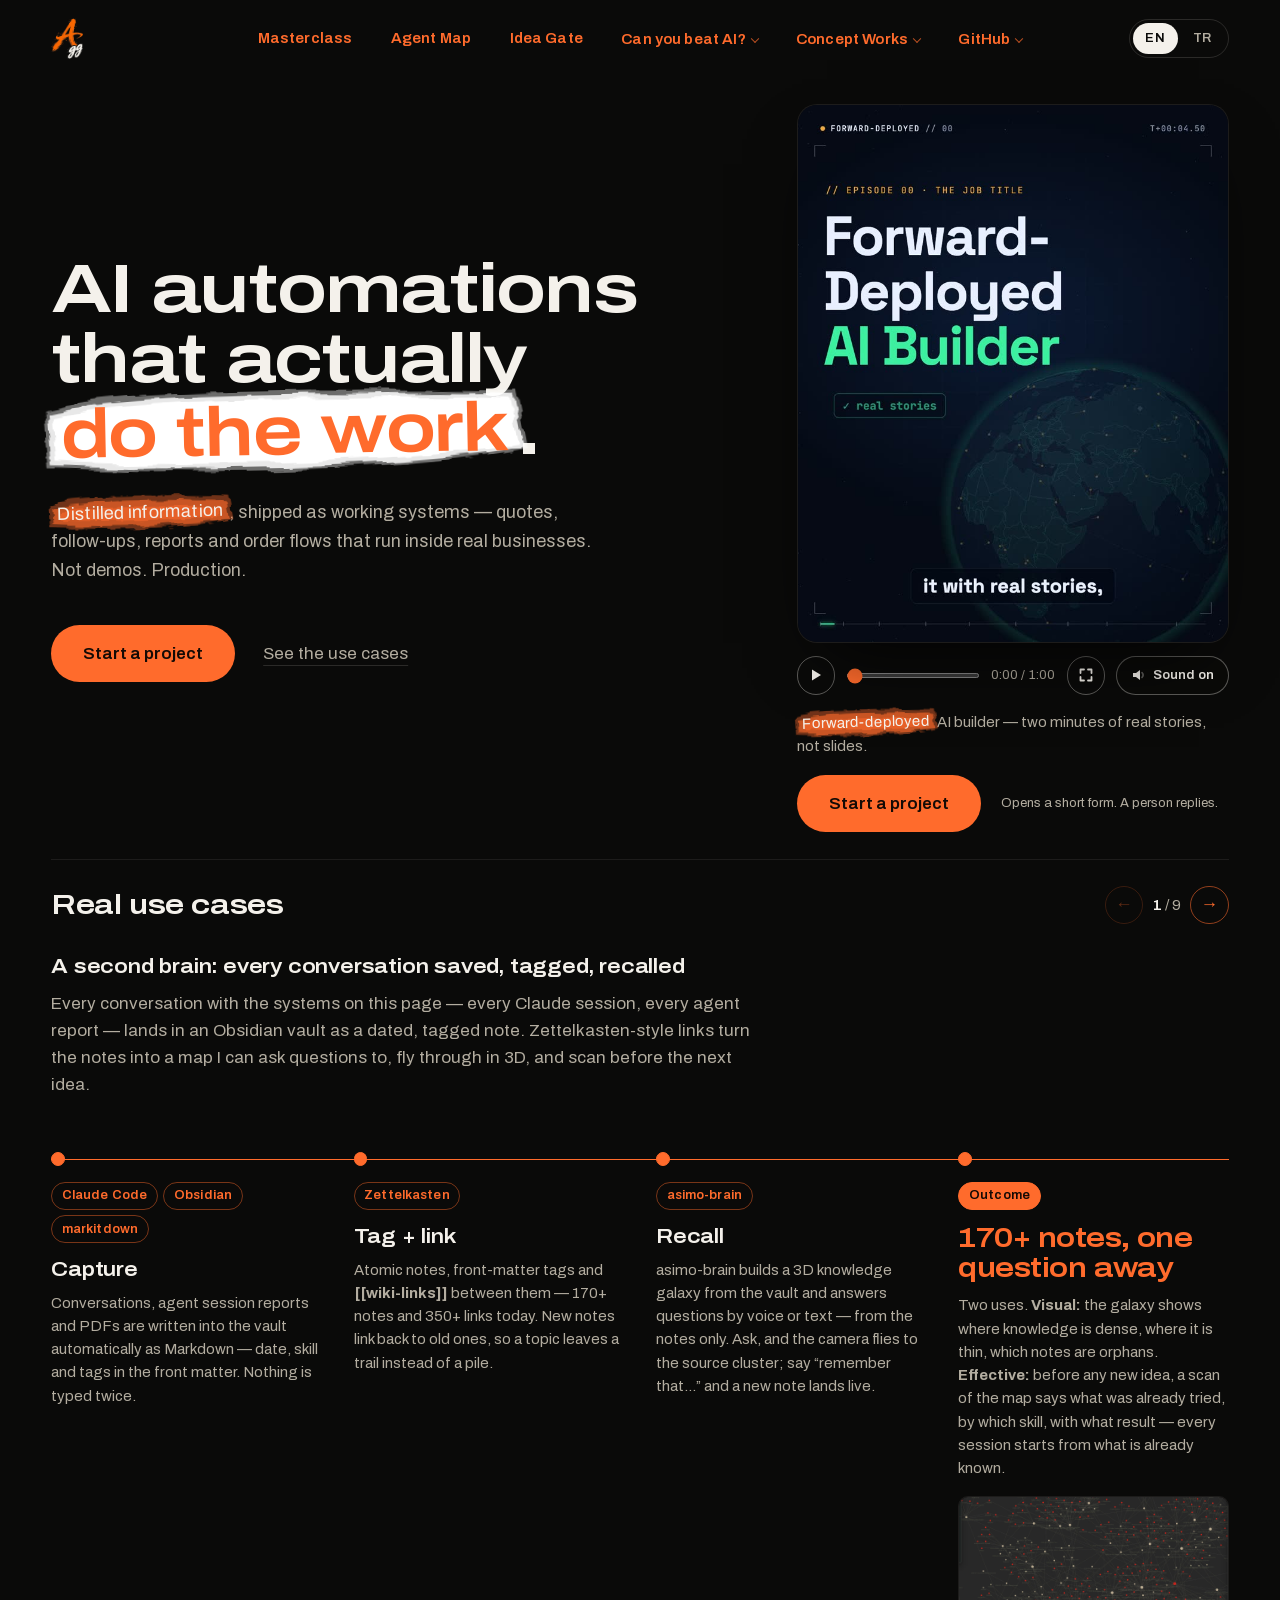
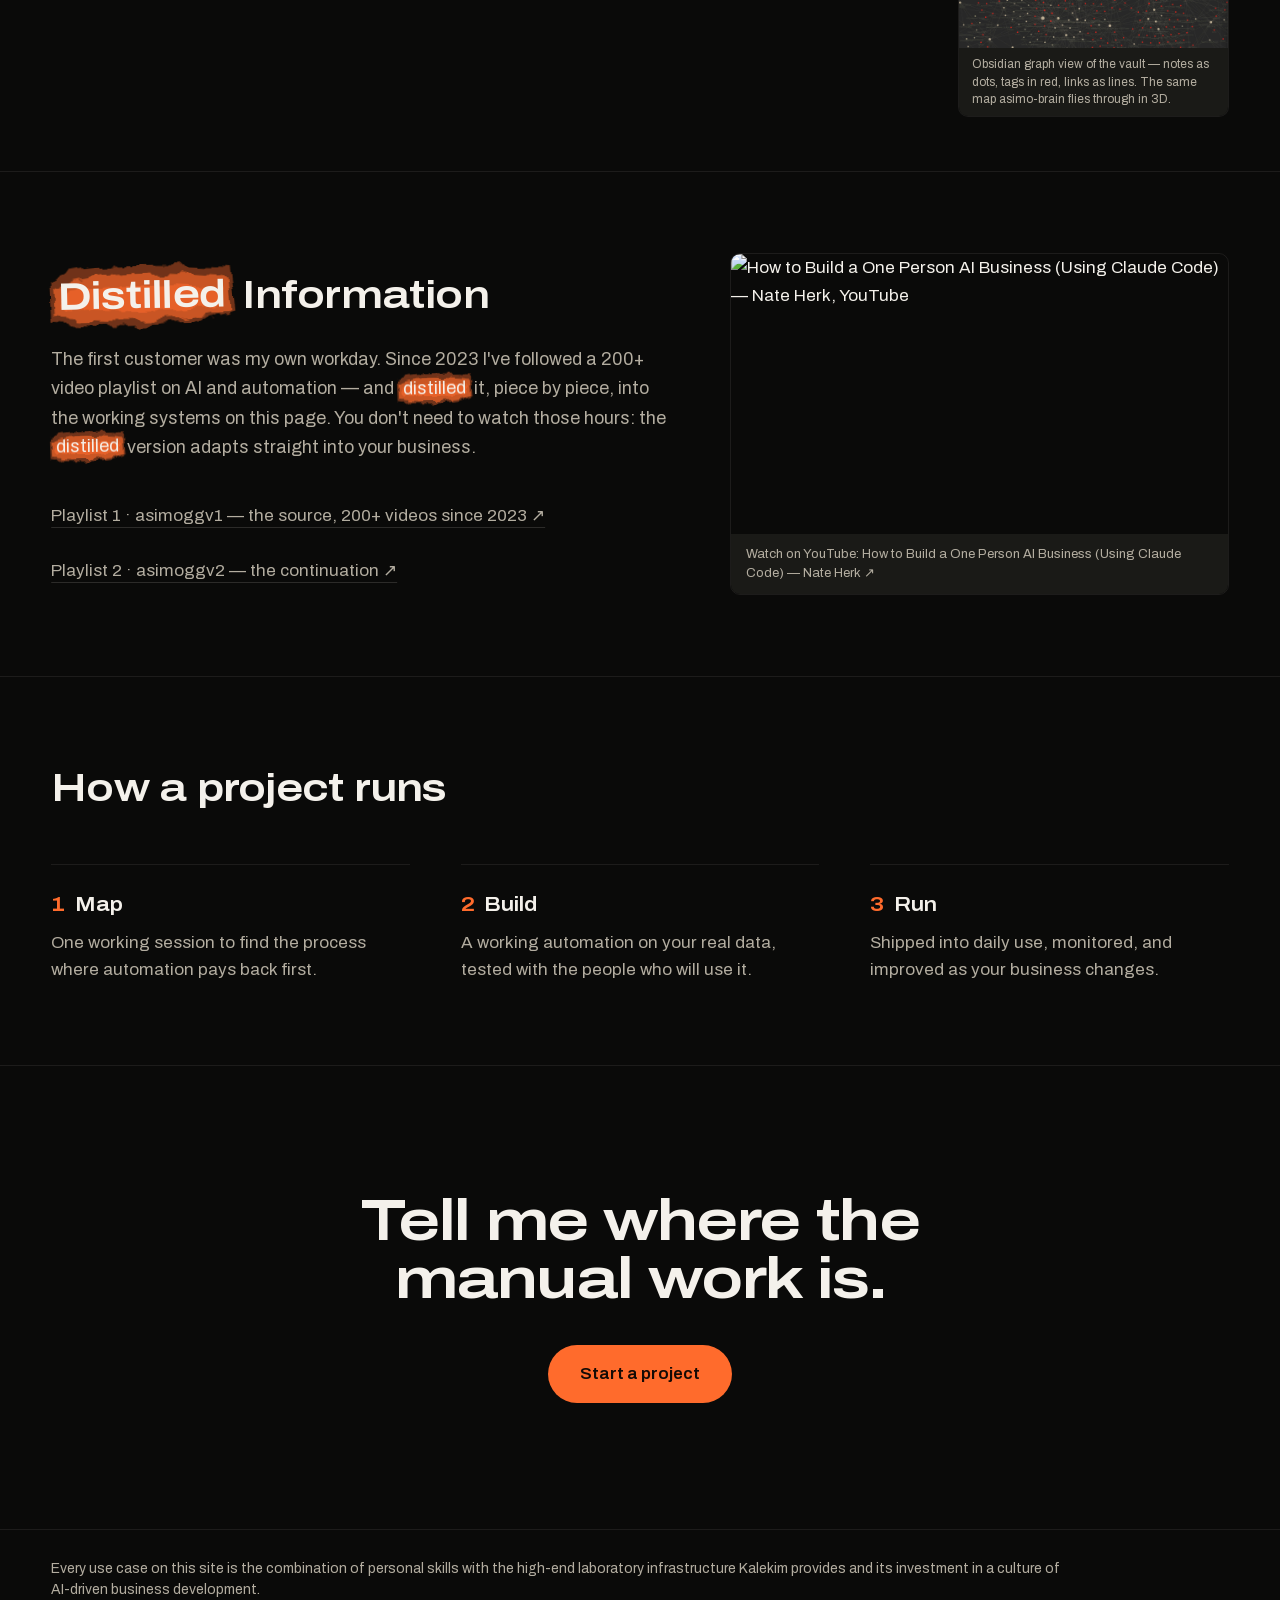
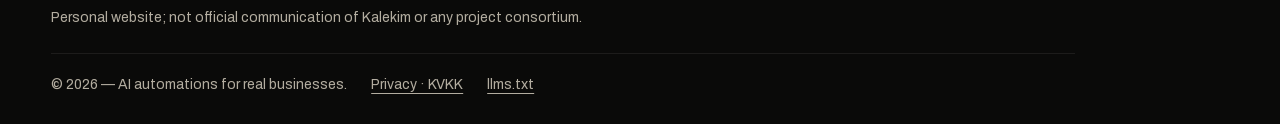
==== commit b2679fc7: "Hero film: replace the English cut with the forward-deployed AI builder film New 4:5 vertical, 2-min" ====
--- a/index.html
+++ b/index.html
@@ -66,7 +66,7 @@
   </script>
   <link rel="preload" href="fonts/archivo-latin.woff2" as="font" type="font/woff2" crossorigin>
   <link rel="preload" href="fonts/archivo-latin-ext.woff2" as="font" type="font/woff2" crossorigin>
-  <link rel="stylesheet" href="styles.css?v=43">
+  <link rel="stylesheet" href="styles.css?v=44">
 </head>
 <body class="entrance">
 <!--
@@ -187,9 +187,10 @@
 
       <div class="hero-video" id="hero-video">
         <div class="stickman-frame">
-          <video id="stickman" class="stickman" playsinline muted autoplay loop preload="metadata" poster="assets/stickman-poster.jpg" width="720" height="720"
-                 data-src-en="assets/stickman-en.mp4" data-src-tr="assets/stickman-tr.mp4"
-                 aria-label="Distilled, not diluted: a one-minute stick-figure film about the automations on this site"></video>
+          <video id="stickman" class="stickman" playsinline muted autoplay loop preload="metadata" poster="assets/fdab-poster.jpg" width="720" height="900"
+                 data-src-en="assets/fdab-en.mp4" data-src-tr="assets/stickman-tr.mp4"
+                 data-poster-en="assets/fdab-poster.jpg" data-poster-tr="assets/stickman-poster.jpg"
+                 aria-label="Forward-deployed AI builder: a two-minute film of real stories from the automations on this site"></video>
           <p class="stickman-cap" id="stickman-cap" aria-live="off"></p>
         </div>
         <div class="stickman-controls" role="group" aria-label="Player">
@@ -198,7 +199,7 @@
             <svg class="ico-pause" width="14" height="14" viewBox="0 0 14 14" aria-hidden="true"><path d="M3 1.5h3v11H3zM8 1.5h3v11H8z" fill="currentColor"/></svg>
           </button>
           <input type="range" class="stickman-seek" id="stickman-seek" min="0" max="1000" value="0" step="1" aria-label="Position">
-          <span class="stickman-time" id="stickman-time">0:00 / 1:00</span>
+          <span class="stickman-time" id="stickman-time">0:00 / 2:00</span>
           <button type="button" class="stickman-btn" id="stickman-full" aria-label="Enlarge" title="Enlarge (opens in a popup)">
             <svg width="14" height="14" viewBox="0 0 14 14" fill="none" aria-hidden="true"><path d="M1.5 5V1.5H5M9 1.5h3.5V5M12.5 9v3.5H9M5 12.5H1.5V9" stroke="currentColor" stroke-width="1.8" stroke-linecap="round" stroke-linejoin="round"/></svg>
           </button>
@@ -208,7 +209,7 @@
           </button>
         </div>
         <p class="stickman-line">
-          <span class="en"><span class="brush">Distilled</span>, not diluted — sixty seconds on what I build and why I teach it.</span>
+          <span class="en"><span class="brush">Forward-deployed</span> AI builder — two minutes of real stories, not slides.</span>
           <span class="tr"><span class="brush">Damıtılmış</span>, sulandırılmamış — ne kurduğumu ve neden öğrettiğimi altmış saniyede anlatıyor.</span>
         </p>
         <div class="stickman-actions">
@@ -900,7 +901,7 @@
   </div>
 
   <script src="config.php"></script>
-  <script src="script.js?v=33"></script>
+  <script src="script.js?v=34"></script>
   <script src="sel.js?v=2"></script>
   <script src="yon.js?v=1"></script>
   <script src="skills.js?v=5"></script>
--- a/styles.css
+++ b/styles.css
@@ -1818,6 +1818,17 @@
   background: var(--bg);
 }
 
+/* the English film is a 4:5 vertical cut with its captions burned in; the Turkish
+   language keeps the square film above until its own vertical cut ships */
+html[data-lang="en"] .stickman,
+html[data-lang="en"] .stickman-big {
+  aspect-ratio: 4 / 5;
+}
+
+html[data-lang="en"] .stickman-modal {
+  width: min(92vw, calc(86vh * 0.8));
+}
+
 /* enlarged film popup */
 .stickman-modal {
   width: min(92vw, 64rem);
@@ -1935,6 +1946,10 @@
     max-width: 38rem;
     justify-self: end;
   }
+}
+
+html[data-lang="en"] .hero-video {
+  max-width: 27rem;
 }
 
 
